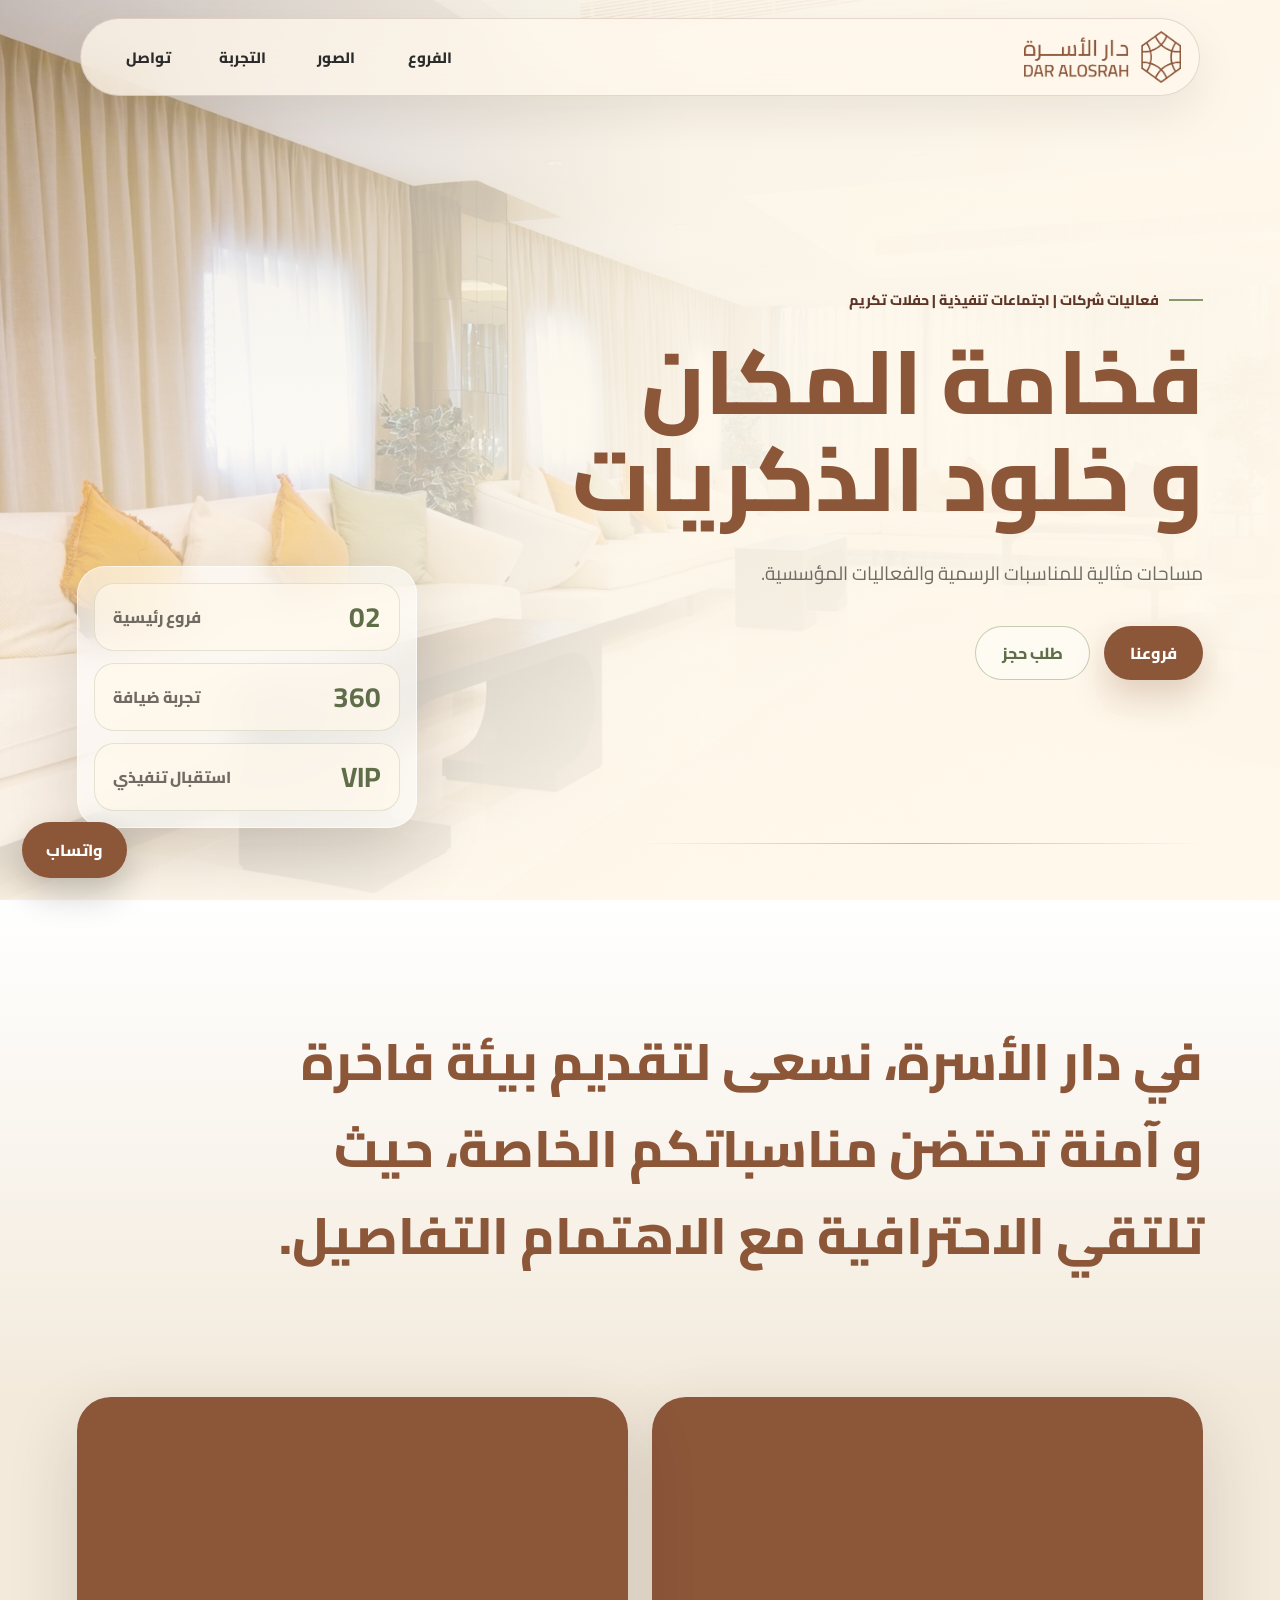
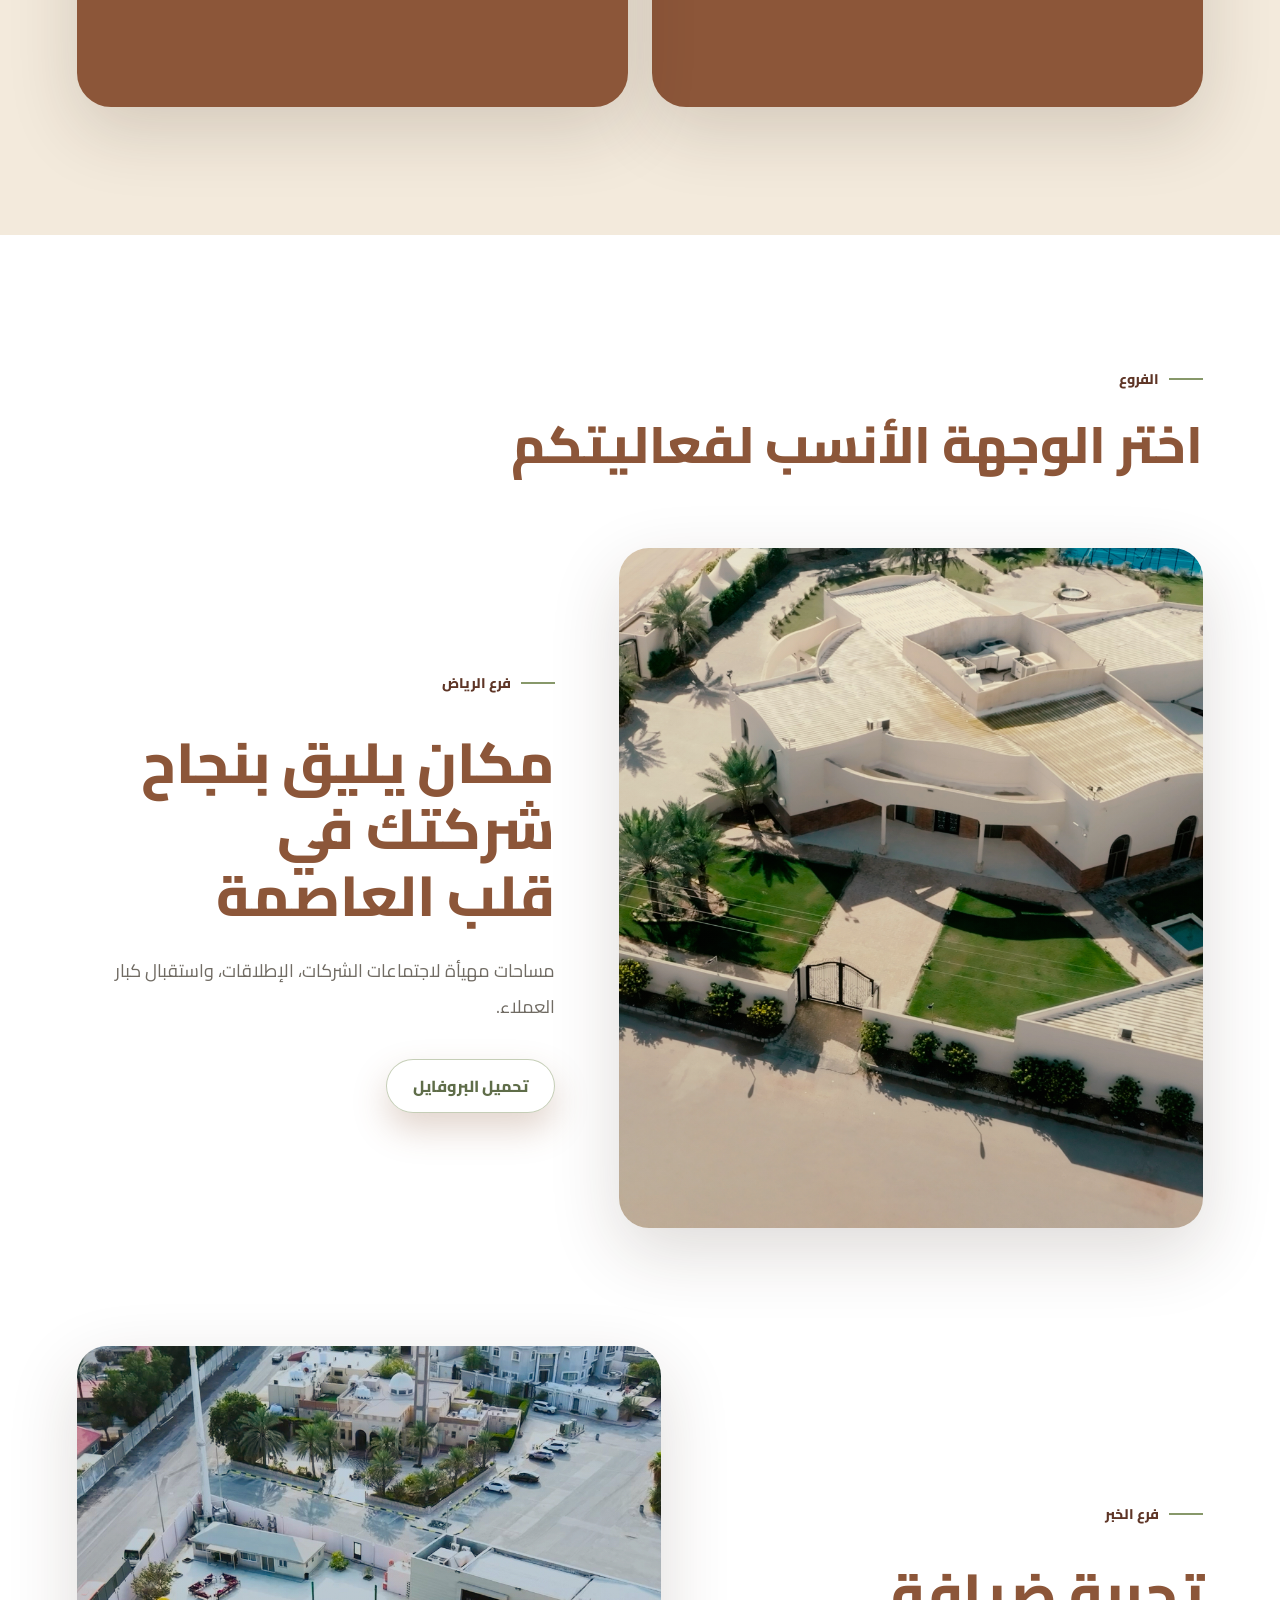
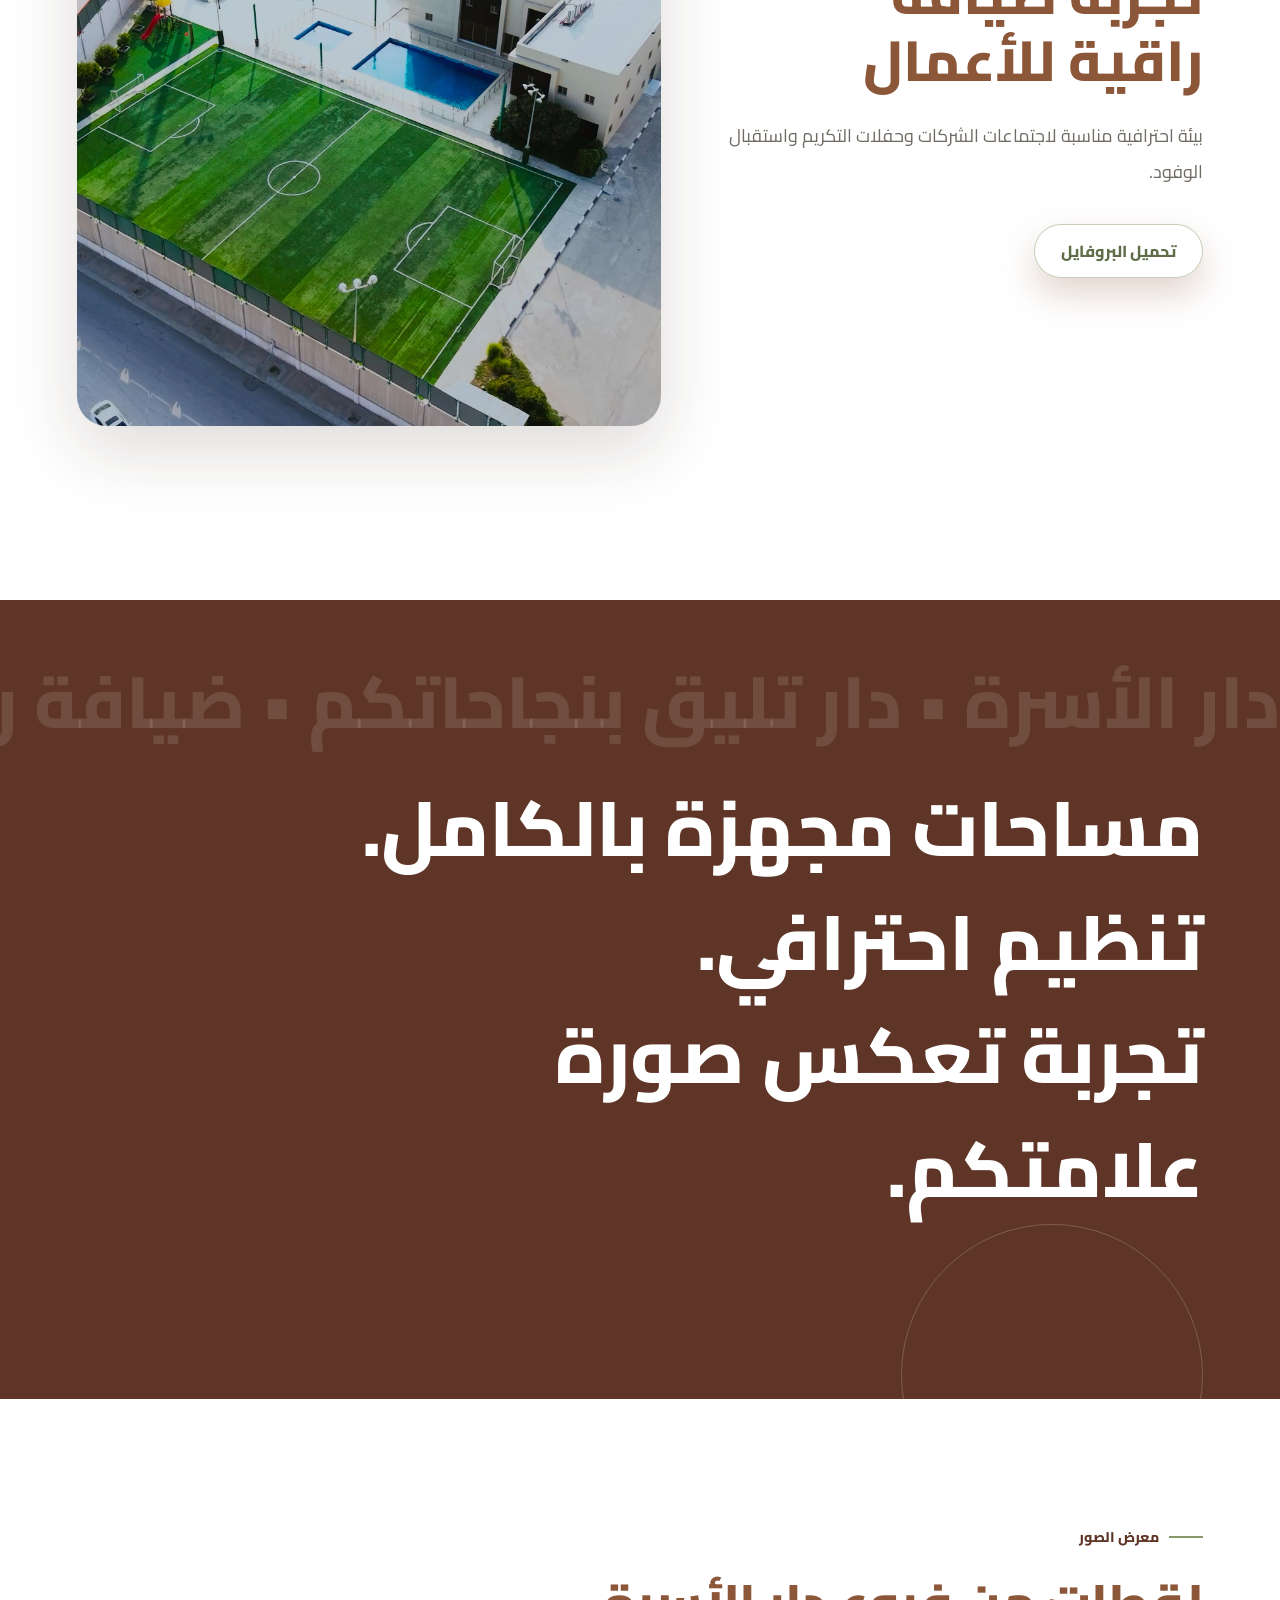
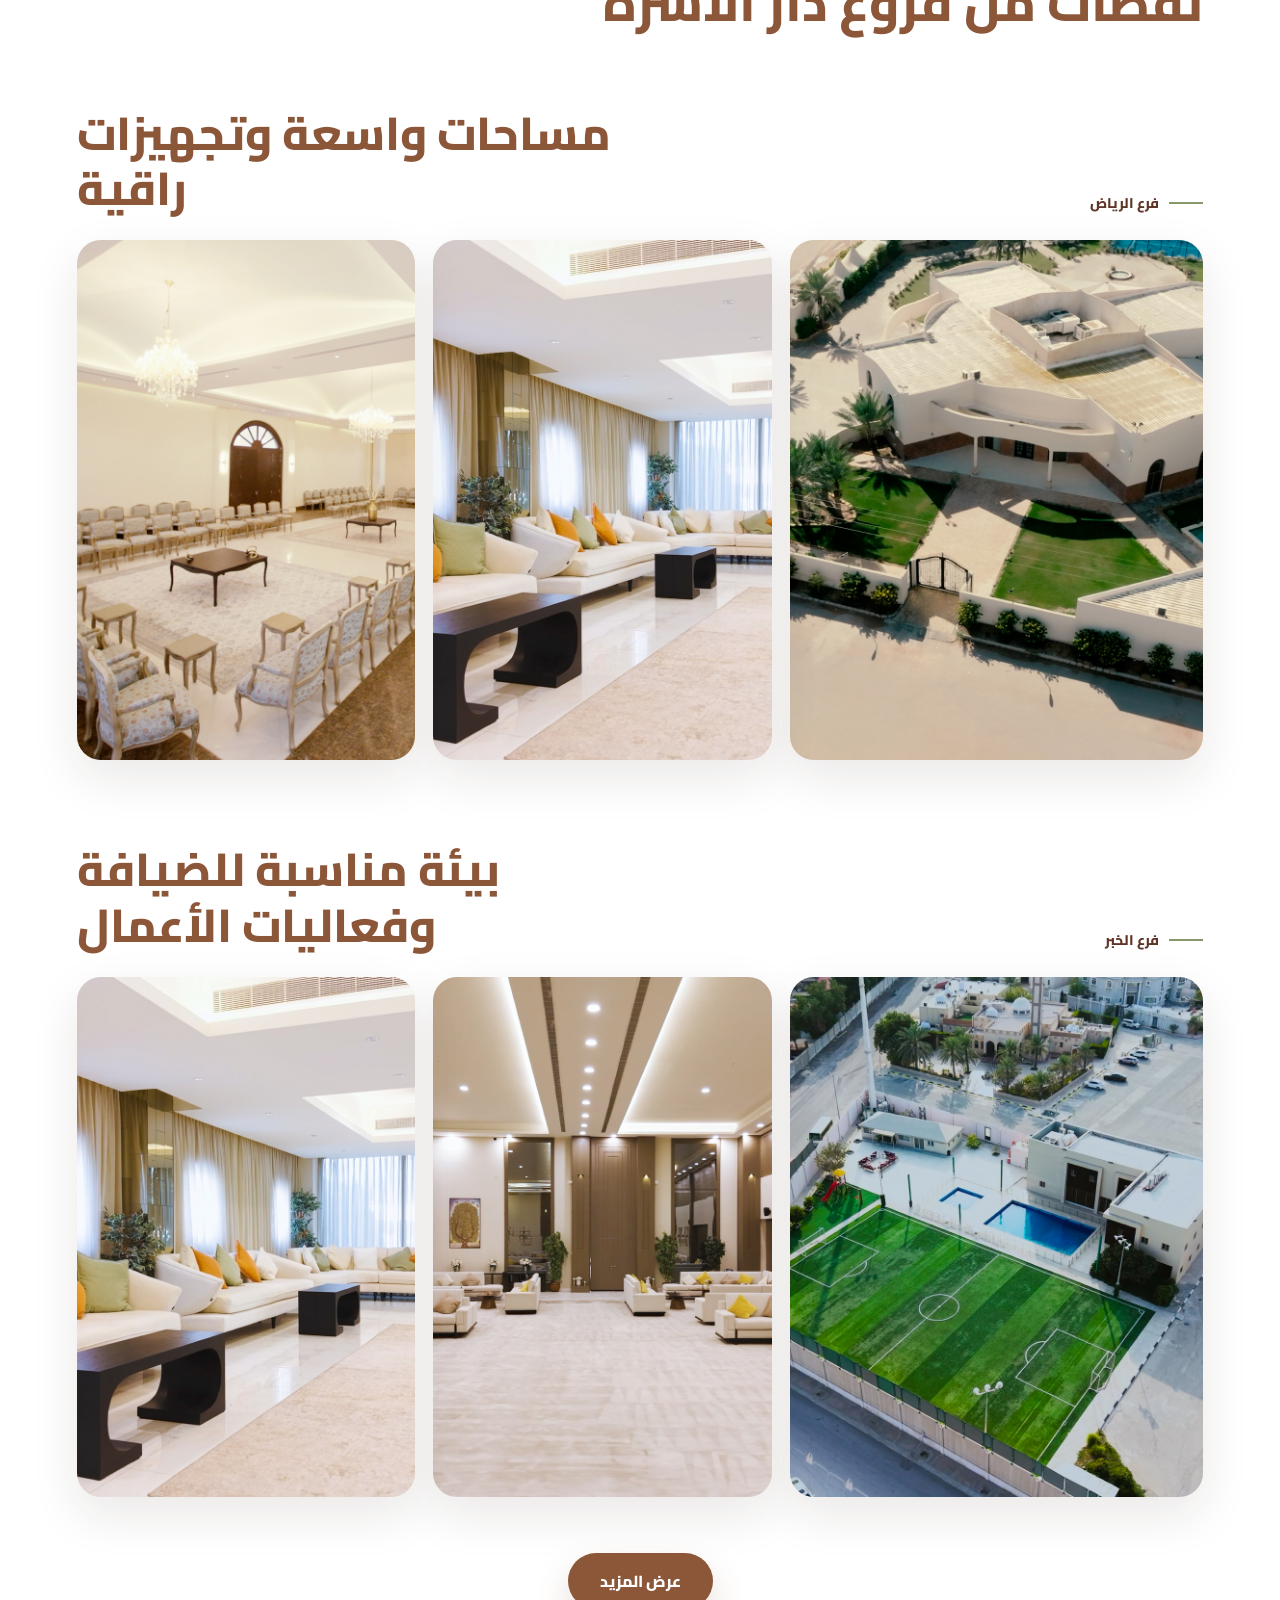
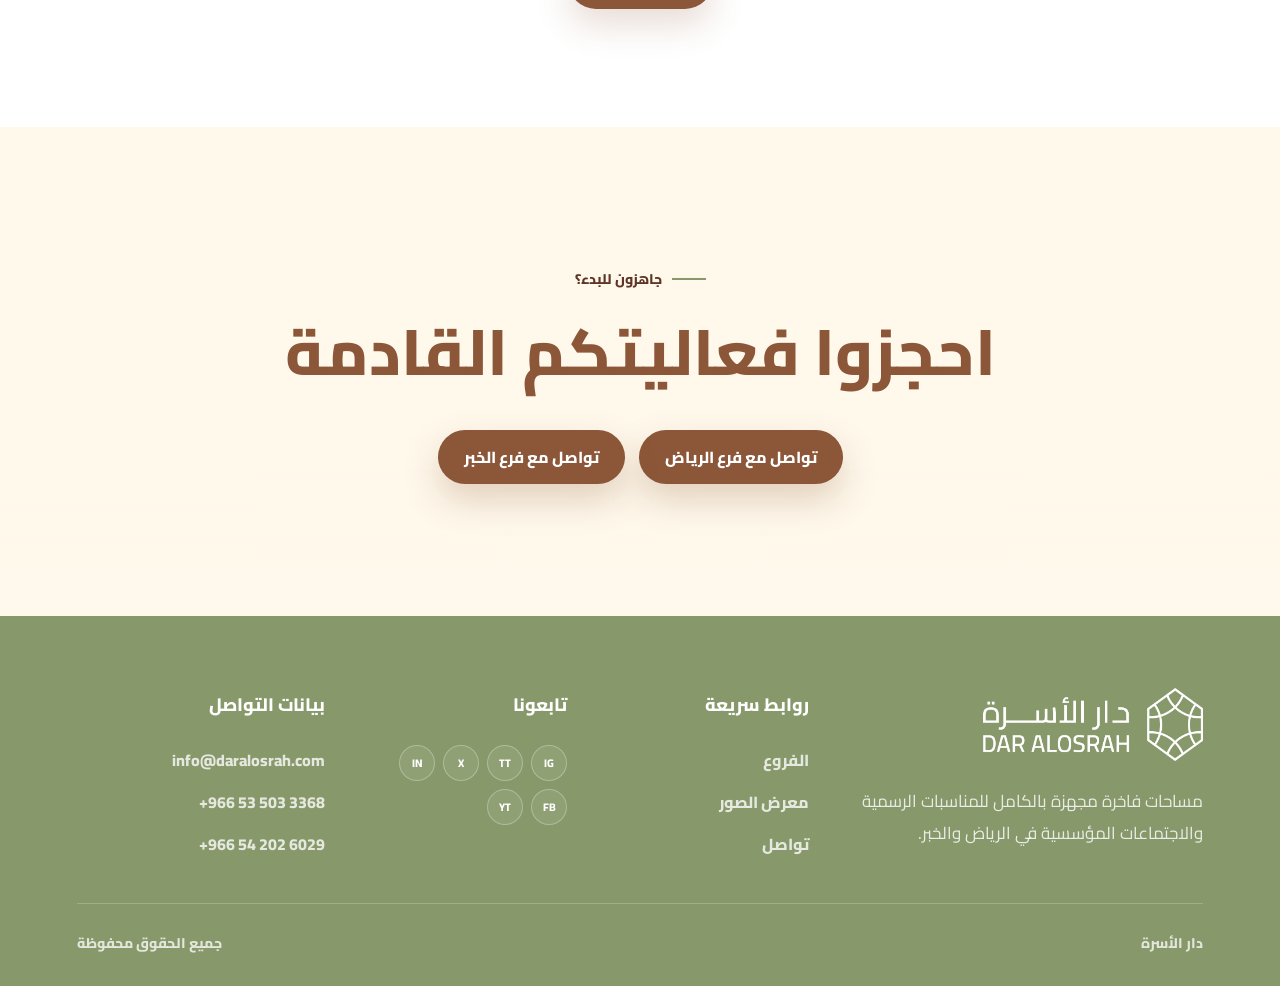
==== index.html @ 8d50cfd4 "Replace ceremony gallery image" ====
<!DOCTYPE html>
<html lang="ar" dir="rtl">
<head>
<meta charset="UTF-8">
<meta name="viewport" content="width=device-width, initial-scale=1.0">
<title>دار الأسرة | فعاليات الشركات</title>
<link rel="stylesheet" href="assets/styles.css">
<link rel="preconnect" href="https://fonts.googleapis.com">
<link rel="preconnect" href="https://fonts.gstatic.com" crossorigin>
</head>
<body>

<header class="header">
  <a class="logo" href="#" aria-label="دار الأسرة">
    <img src="assets/dar-alosrah-logo.png" alt="دار الأسرة">
  </a>

  <button class="menu-toggle" type="button" aria-label="فتح القائمة" aria-expanded="false">
    <span></span>
    <span></span>
  </button>

  <nav class="nav">
    <a href="#branches">الفروع</a>
    <a href="gallery.html">الصور</a>
    <a href="#experience">التجربة</a>
    <a href="#contact">تواصل</a>
  </nav>
</header>

<main>
  <section class="hero">
    <img class="hero-image" src="assets/gallery-ceremony.jpg?v=kh-lounge" alt="">
    <div class="hero-overlay"></div>

    <div class="hero-content reveal">
      <p class="kicker">فعاليات شركات | اجتماعات تنفيذية | حفلات تكريم</p>

      <h1>
        فخامة المكان
        و خلود الذكريات
      </h1>

      <p class="description">
مساحات مثالية للمناسبات الرسمية والفعاليات المؤسسية.   </p>

      <div class="hero-actions">
        <a href="#branches" class="btn-primary">فروعنا</a>
        <a href="#contact" class="btn-ghost">طلب حجز</a>
      </div>
    </div>

    <div class="hero-panel reveal delay-1" aria-label="ملخص الخدمات">
      <div>
        <strong>02</strong>
        <span>فروع رئيسية</span>
      </div>
      <div>
        <strong>360</strong>
        <span>تجربة ضيافة</span>
      </div>
      <div>
        <strong>VIP</strong>
        <span>استقبال تنفيذي</span>
      </div>
    </div>
  </section>

  <section class="statement reveal">
    <p>
      في دار الأسرة، نسعى لتقديم بيئة فاخرة و آمنة تحتضن مناسباتكم الخاصة، حيث تلتقي الاحترافية مع الاهتمام التفاصيل.
    </p>
  </section>

  <section class="experience-video reveal" aria-label="تجربة ضيافة احترافية">
    <div class="video-frame">
      <iframe
        src="https://www.youtube.com/embed/HNjCKMeLueY"
        title="تجربة ضيافة احترافية - دار الأسرة"
        loading="lazy"
        allow="accelerometer; autoplay; clipboard-write; encrypted-media; gyroscope; picture-in-picture; web-share"
        allowfullscreen>
      </iframe>
    </div>

    <div class="video-frame">
      <iframe
        src="https://www.youtube.com/embed/y7Uhw6JlPA8"
        title="جولة في دار الأسرة"
        loading="lazy"
        allow="accelerometer; autoplay; clipboard-write; encrypted-media; gyroscope; picture-in-picture; web-share"
        allowfullscreen>
      </iframe>
    </div>
  </section>

  <section class="branches" id="branches">
    <div class="section-heading reveal">
      <span>الفروع</span>
      <h2>اختر الوجهة الأنسب لفعاليتكم</h2>
    </div>

    <article class="branch-grid reveal">
      <div class="branch-image">
        <img src="assets/riyadh-branch.jpg" alt="فرع دار الأسرة في الرياض من الأعلى">
      </div>

      <div class="branch-content">
        <span>فرع الرياض</span>

        <h3>
          مكان يليق بنجاح شركتك
          في قلب العاصمة
        </h3>

        <p>
          مساحات مهيأة لاجتماعات الشركات، الإطلاقات، واستقبال كبار العملاء.
        </p>

        <div class="buttons">
          <a href="profiles/dar-alosrah-riyadh-profile.pdf" download="dar-alosrah-riyadh-profile.pdf">تحميل البروفايل</a>
        </div>
      </div>
    </article>

    <article class="branch-grid reverse reveal">
      <div class="branch-image">
        <img src="assets/khobar-branch.jpg" alt="فرع دار الأسرة في الخبر من الأعلى">
      </div>

      <div class="branch-content">
        <span>فرع الخبر</span>

        <h3>
          تجربة ضيافة
          راقية للأعمال
        </h3>

        <p>
          بيئة احترافية مناسبة لاجتماعات الشركات وحفلات التكريم واستقبال الوفود.
        </p>

        <div class="buttons">
          <a href="profiles/dar-alosrah-khobar-profile.pdf" download="dar-alosrah-khobar-profile.pdf">تحميل البروفايل</a>
        </div>
      </div>
    </article>
  </section>

  <section class="experience-statement" id="experience">
    <div class="marquee" aria-hidden="true">
      <span>دار الأسرة • دار تليق بنجاحاتكم • ضيافة راقية • </span>
      <span>دار الأسرة • دار تليق بنجاحاتكم • ضيافة راقية • </span>
    </div>

    <h2 class="reveal">
      مساحات مجهزة بالكامل.<br>
      تنظيم احترافي.<br>
      تجربة تعكس صورة علامتكم.
    </h2>
  </section>

  <section class="gallery-section" aria-label="معرض الصور">
    <div class="section-heading reveal">
      <span>معرض الصور</span>
      <h2>لقطات من فروع دار الأسرة</h2>
    </div>

    <div class="gallery-category reveal">
      <div class="gallery-category-header">
        <span>فرع الرياض</span>
        <h3>مساحات واسعة وتجهيزات راقية</h3>
      </div>

      <div class="gallery-grid">
        <figure>
          <img src="assets/riyadh-branch.jpg" alt="فرع الرياض من الأعلى">
        </figure>
        <figure>
          <img src="assets/gallery-ceremony.jpg?v=kh-lounge" alt="قاعة مناسبات بتجهيز رسمي في الرياض">
        </figure>
        <figure>
          <img src="assets/gallery-hall.jpg" alt="قاعة واسعة لاجتماعات وفعاليات الشركات">
        </figure>
      </div>
    </div>

    <div class="gallery-category reveal">
      <div class="gallery-category-header">
        <span>فرع الخبر</span>
        <h3>بيئة مناسبة للضيافة وفعاليات الأعمال</h3>
      </div>

      <div class="gallery-grid">
        <figure>
          <img src="assets/khobar-branch.jpg" alt="فرع الخبر من الأعلى">
        </figure>
        <figure>
          <img src="assets/gallery-lounge.jpg" alt="صالة ضيافة في دار الأسرة">
        </figure>
        <figure>
          <img src="assets/gallery-ceremony.jpg?v=kh-lounge" alt="قاعة مناسبات مجهزة للفعاليات">
        </figure>
      </div>
    </div>

    <div class="gallery-more-actions reveal">
      <a href="gallery.html">عرض المزيد</a>
    </div>
  </section>

  <section class="cta" id="contact">
    <div class="cta-inner reveal">
      <span>جاهزون للبدء؟</span>
      <h2>احجزوا فعاليتكم القادمة</h2>

      <div class="cta-buttons">
        <a href="tel:+966535033368">تواصل مع فرع الرياض</a>
        <a href="tel:+966542026029">تواصل مع فرع الخبر</a>
      </div>
    </div>
  </section>
</main>

<footer class="site-footer">
  <div class="footer-brand">
    <img src="assets/dar-alosrah-logo.png" alt="دار الأسرة">
    <p>مساحات فاخرة مجهزة بالكامل للمناسبات
الرسمية والاجتماعات المؤسسية في الرياض والخبر.</p>
  </div>

  <div class="footer-links">
    <h3>روابط سريعة</h3>
    <a href="#branches">الفروع</a>
    <a href="gallery.html">معرض الصور</a>
    <a href="#contact">تواصل</a>
  </div>

  <div class="footer-social">
    <h3>تابعونا</h3>
    <div class="social-links" aria-label="روابط التواصل الاجتماعي">
      <a href="https://www.instagram.com/daralosrah" aria-label="Instagram" target="_blank" rel="noopener noreferrer">IG</a>
      <a href="https://www.tiktok.com/@daralosrah" aria-label="TikTok" target="_blank" rel="noopener noreferrer">TT</a>
      <a href="https://x.com/daralosrah" aria-label="X" target="_blank" rel="noopener noreferrer">X</a>
      <a href="https://www.linkedin.com/company/dar-alosrah/" aria-label="LinkedIn" target="_blank" rel="noopener noreferrer">IN</a>
      <a href="https://www.facebook.com/people/Dar-Alosrah/61586780235686/?mibextid=wwXIfr&amp;rdid=LRDDMT0wYE7sK3en&amp;share_url=https%3A%2F%2Fwww.facebook.com%2Fshare%2F1AYmwpd3Va%2F%3Fmibextid%3DwwXIfr" aria-label="Facebook" target="_blank" rel="noopener noreferrer">FB</a>
      <a href="https://www.youtube.com/@daralosrah" aria-label="YouTube" target="_blank" rel="noopener noreferrer">YT</a>
    </div>
  </div>

  <div class="footer-contact">
    <h3>بيانات التواصل</h3>
    <a href="mailto:info@daralosrah.com">info@daralosrah.com</a>
    <a href="tel:+966535033368">+966 53 503 3368</a>
    <a href="tel:+966542026029">+966 54 202 6029</a>
  </div>

  <div class="footer-bottom">
    <span>دار الأسرة</span>
    <span>جميع الحقوق محفوظة</span>
  </div>
</footer>

<a href="#" class="whatsapp" aria-label="التواصل عبر واتساب">
واتساب
</a>

<script>
  const header = document.querySelector('.header');
  const toggle = document.querySelector('.menu-toggle');
  const nav = document.querySelector('.nav');
  const revealItems = document.querySelectorAll('.reveal');

  const setHeaderState = () => {
    header.classList.toggle('is-scrolled', window.scrollY > 16);
  };

  const observer = new IntersectionObserver((entries) => {
    entries.forEach((entry) => {
      if (entry.isIntersecting) {
        entry.target.classList.add('is-visible');
        observer.unobserve(entry.target);
      }
    });
  }, { threshold: 0.18 });

  revealItems.forEach((item) => observer.observe(item));
  setHeaderState();

  window.addEventListener('scroll', setHeaderState, { passive: true });

  toggle.addEventListener('click', () => {
    const isOpen = nav.classList.toggle('is-open');
    toggle.classList.toggle('is-open', isOpen);
    toggle.setAttribute('aria-expanded', String(isOpen));
  });

  nav.querySelectorAll('a').forEach((link) => {
    link.addEventListener('click', () => {
      nav.classList.remove('is-open');
      toggle.classList.remove('is-open');
      toggle.setAttribute('aria-expanded', 'false');
    });
  });
</script>

</body>
</html>
---- assets/styles.css ----
@import url('https://fonts.googleapis.com/css2?family=Cairo:wght@400;500;700;800&display=swap');

:root{
  --terracotta:#8c5639;
  --terracotta-dark:#5e3526;
  --palm:#87986A;
  --palm-dark:#5f6d49;
  --ivory:#fff8eb;
  --sand:#f3eadc;
  --ink:#8c5639;
  --text:#2b2b2b;
  --muted:#706b63;
  --line:rgba(94,53,38,.16);
  --white:#ffffff;
  --shadow:0 24px 70px rgba(49,32,21,.16);
}

*{
  margin:0;
  padding:0;
  box-sizing:border-box;
}

html{
  scroll-behavior:smooth;
}

body{
  font-family:'Cairo',sans-serif;
  background:var(--ivory);
  color:var(--text);
  overflow-x:hidden;
}

body::before{
  content:"";
  position:fixed;
  inset:0;
  pointer-events:none;
  z-index:-1;
  background:
    linear-gradient(115deg, rgba(140,86,57,.08), transparent 34%),
    radial-gradient(circle at 12% 28%, rgba(135,152,106,.16), transparent 26%),
    linear-gradient(180deg, var(--ivory), #fff);
}

img{
  display:block;
  width:100%;
}

a{
  color:inherit;
}

.header{
  position:fixed;
  top:18px;
  left:50%;
  z-index:100;
  width:min(1120px, calc(100% - 36px));
  height:78px;
  transform:translateX(-50%);
  display:flex;
  justify-content:space-between;
  align-items:center;
  padding:0 18px 0 24px;
  background:rgba(255,248,235,.76);
  backdrop-filter:blur(18px);
  border:1px solid var(--line);
  border-radius:999px;
  box-shadow:0 18px 44px rgba(49,32,21,.08);
  transition:height .35s ease, background .35s ease, box-shadow .35s ease, top .35s ease;
}

.header.is-scrolled{
  top:10px;
  height:66px;
  background:rgba(255,255,255,.82);
  box-shadow:0 16px 40px rgba(49,32,21,.13);
}

.logo{
  display:inline-flex;
  align-items:center;
  text-decoration:none;
}

.logo img{
  width:auto;
  height:52px;
  max-width:220px;
  object-fit:contain;
  transition:height .35s ease, transform .35s ease;
}

.header.is-scrolled .logo img{
  height:44px;
}

.logo:hover img{
  transform:scale(1.04);
}

.nav{
  display:flex;
  align-items:center;
  gap:8px;
}

.nav a{
  position:relative;
  min-width:86px;
  padding:12px 16px;
  text-align:center;
  text-decoration:none;
  color:var(--text);
  font-size:15px;
  font-weight:800;
  border-radius:999px;
  transition:color .25s ease, background .25s ease, transform .25s ease;
}

.nav a:hover{
  color:var(--palm-dark);
  background:rgba(135,152,106,.16);
  transform:translateY(-2px);
}

.menu-toggle{
  display:none;
  width:44px;
  height:44px;
  border:0;
  border-radius:50%;
  background:var(--palm);
  cursor:pointer;
}

.menu-toggle span{
  display:block;
  width:18px;
  height:2px;
  margin:5px auto;
  background:white;
  border-radius:2px;
  transition:transform .25s ease;
}

.menu-toggle.is-open span:first-child{
  transform:translateY(3.5px) rotate(45deg);
}

.menu-toggle.is-open span:last-child{
  transform:translateY(-3.5px) rotate(-45deg);
}

.hero{
  position:relative;
  min-height:100vh;
  display:grid;
  align-items:center;
  grid-template-columns:minmax(0, 1fr) 340px;
  gap:48px;
  padding:132px 6% 72px;
  overflow:hidden;
  isolation:isolate;
}

.hero-image{
  position:absolute;
  inset:0;
  z-index:-3;
  height:100%;
  object-fit:cover;
  transform:scale(1.05);
  animation:heroZoom 16s ease-in-out infinite alternate;
}

.hero-overlay{
  position:absolute;
  inset:0;
  z-index:-2;
  background:
    linear-gradient(90deg, rgba(255,248,235,.28), rgba(255,248,235,.92) 54%, rgba(255,248,235,.98)),
    linear-gradient(180deg, rgba(21,21,21,.14), transparent 45%, rgba(255,248,235,.88));
}

.hero::after{
  content:"";
  position:absolute;
  right:6%;
  bottom:56px;
  z-index:-1;
  width:44%;
  height:1px;
  background:linear-gradient(90deg, transparent, rgba(140,86,57,.42), transparent);
}

.hero-content{
  position:relative;
  z-index:2;
  max-width:800px;
  animation:heroContentIn .85s ease both;
}

.kicker,
.section-heading span,
.branch-content span,
.cta-inner span{
  display:inline-flex;
  align-items:center;
  gap:10px;
  margin-bottom:20px;
  font-size:14px;
  font-weight:800;
  color:var(--terracotta-dark);
}

.kicker::before,
.section-heading span::before,
.branch-content span::before,
.cta-inner span::before{
  content:"";
  width:34px;
  height:2px;
  background:var(--palm);
}

.hero h1{
  max-width:760px;
  font-size:clamp(44px, 7vw, 96px);
  line-height:1.08;
  font-weight:800;
  color:var(--ink);
  text-wrap:balance;
}

.description{
  max-width:620px;
  margin:28px 0 34px;
  font-size:19px;
  line-height:2;
  color:var(--muted);
}

.hero-actions,
.buttons,
.cta-buttons{
  display:flex;
  gap:14px;
  flex-wrap:wrap;
}

.btn-primary,
.btn-ghost,
.buttons a,
.cta-buttons a{
  position:relative;
  min-height:54px;
  padding:0 26px;
  display:inline-flex;
  align-items:center;
  justify-content:center;
  overflow:hidden;
  border-radius:999px;
  text-decoration:none;
  font-weight:800;
  transition:transform .25s ease, box-shadow .25s ease, border-color .25s ease, background .25s ease;
}

.btn-primary,
.buttons a:first-child,
.cta-buttons a{
  background:var(--terracotta);
  color:white;
  box-shadow:0 16px 34px rgba(140,86,57,.25);
}

.btn-ghost,
.buttons a:last-child{
  border:1px solid rgba(135,152,106,.48);
  color:var(--palm-dark);
  background:rgba(255,255,255,.45);
}

.btn-primary:hover,
.btn-ghost:hover,
.buttons a:hover,
.cta-buttons a:hover{
  transform:translateY(-3px);
  box-shadow:0 20px 42px rgba(94,53,38,.2);
}

.hero-panel{
  align-self:end;
  display:grid;
  gap:12px;
  padding:16px;
  border:1px solid rgba(255,255,255,.58);
  border-radius:28px;
  background:rgba(255,255,255,.55);
  backdrop-filter:blur(18px);
  box-shadow:var(--shadow);
  animation:heroContentIn .85s .12s ease both;
}

.hero-panel div{
  display:flex;
  justify-content:space-between;
  align-items:center;
  gap:18px;
  padding:18px;
  border-radius:20px;
  background:rgba(255,248,235,.68);
  border:1px solid rgba(135,152,106,.22);
}

.hero-panel strong{
  color:var(--palm-dark);
  font-size:28px;
  line-height:1;
}

.hero-panel span{
  color:var(--muted);
  font-weight:800;
}

.statement{
  padding:118px 6%;
  background:linear-gradient(180deg, #fff, var(--sand));
}

.statement p{
  max-width:1050px;
  font-size:clamp(28px, 4vw, 52px);
  line-height:1.7;
  font-weight:800;
  color:var(--ink);
  text-wrap:balance;
}

.experience-video{
  padding:0 6% 128px;
  background:var(--sand);
  display:grid;
  grid-template-columns:repeat(2, minmax(0, 1fr));
  gap:24px;
}

.video-frame{
  position:relative;
  aspect-ratio:16 / 9;
  overflow:hidden;
  border-radius:34px;
  background:var(--terracotta);
  box-shadow:var(--shadow);
}

.video-frame iframe{
  position:absolute;
  inset:0;
  width:100%;
  height:100%;
  border:0;
}

.branches{
  padding:124px 6% 56px;
  background:white;
}

.section-heading{
  max-width:720px;
  margin-bottom:72px;
}

.section-heading h2{
  color:var(--ink);
  font-size:clamp(34px, 4vw, 62px);
  line-height:1.25;
  font-weight:800;
}

.branch-grid{
  display:grid;
  grid-template-columns:1.1fr .9fr;
  gap:64px;
  align-items:center;
  margin-bottom:118px;
}

.reverse{
  direction:ltr;
}

.reverse .branch-content{
  direction:rtl;
}

.branch-image{
  position:relative;
  overflow:hidden;
  border-radius:30px;
  box-shadow:var(--shadow);
}

.branch-image::after{
  content:"";
  position:absolute;
  inset:0;
  background:linear-gradient(180deg, transparent, rgba(21,21,21,.16));
  opacity:.7;
}

.branch-image img{
  height:680px;
  object-fit:cover;
  transition:transform .75s ease, filter .75s ease;
}

.branch-grid:hover .branch-image img{
  transform:scale(1.06);
  filter:saturate(1.08) contrast(1.03);
}

.branch-content{
  max-width:540px;
}

.branch-content h3{
  margin:14px 0 24px;
  color:var(--ink);
  font-size:clamp(36px, 4.4vw, 66px);
  line-height:1.18;
  font-weight:800;
  text-wrap:balance;
}

.branch-content p{
  max-width:520px;
  color:var(--muted);
  font-size:18px;
  line-height:2;
}

.buttons{
  margin-top:34px;
}

.experience-statement{
  position:relative;
  overflow:hidden;
  padding:172px 6%;
  background:var(--terracotta-dark);
  color:white;
}

.experience-statement::after{
  content:"";
  position:absolute;
  inset:auto 6% 0 auto;
  width:300px;
  height:300px;
  border:1px solid rgba(255,255,255,.2);
  border-radius:50%;
  transform:translateY(42%);
}

.experience-statement h2{
  position:relative;
  z-index:1;
  max-width:920px;
  font-size:clamp(42px, 6vw, 86px);
  line-height:1.48;
  font-weight:800;
}

.marquee{
  position:absolute;
  top:34px;
  right:0;
  display:flex;
  gap:30px;
  min-width:200%;
  color:rgba(255,255,255,.12);
  font-size:72px;
  font-weight:800;
  white-space:nowrap;
  animation:marquee 24s linear infinite;
}

.gallery-section{
  padding:118px 6%;
  background:white;
}

.gallery-category{
  display:grid;
  gap:24px;
  margin-top:56px;
}

.gallery-category + .gallery-category{
  margin-top:82px;
}

.gallery-category-header{
  display:flex;
  justify-content:space-between;
  align-items:end;
  gap:24px;
}

.gallery-category-header span{
  display:inline-flex;
  align-items:center;
  gap:10px;
  color:var(--terracotta-dark);
  font-size:14px;
  font-weight:800;
  white-space:nowrap;
}

.gallery-category-header span::before{
  content:"";
  width:34px;
  height:2px;
  background:var(--palm);
}

.gallery-category-header h3{
  max-width:620px;
  color:var(--ink);
  font-size:clamp(28px, 3.6vw, 52px);
  line-height:1.2;
  font-weight:800;
  text-align:left;
}

.gallery-grid{
  display:grid;
  grid-template-columns:1.1fr .9fr .9fr;
  gap:18px;
}

.gallery-grid figure{
  position:relative;
  overflow:hidden;
  min-height:430px;
  border-radius:24px;
  background:var(--sand);
  box-shadow:0 18px 48px rgba(49,32,21,.1);
}

.gallery-grid figure:first-child{
  min-height:520px;
}

.gallery-grid img{
  height:100%;
  object-fit:cover;
  transition:transform .7s ease, filter .7s ease;
}

.gallery-grid figure:hover img{
  transform:scale(1.06);
  filter:saturate(1.05);
}

.gallery-more-actions{
  display:flex;
  justify-content:center;
  margin-top:56px;
}

.gallery-more-actions a{
  min-height:56px;
  padding:0 32px;
  display:inline-flex;
  align-items:center;
  justify-content:center;
  border-radius:999px;
  background:var(--terracotta);
  color:white;
  text-decoration:none;
  font-weight:800;
  box-shadow:0 16px 34px rgba(140,86,57,.2);
  transition:transform .25s ease, box-shadow .25s ease;
}

.gallery-more-actions a:hover{
  transform:translateY(-3px);
  box-shadow:0 20px 42px rgba(94,53,38,.2);
}

.gallery-page-hero{
  min-height:76vh;
  display:grid;
  align-items:end;
  padding:140px 6% 70px;
  background:
    linear-gradient(rgba(255,248,235,.88), rgba(255,248,235,.96)),
    url('gallery-ceremony.jpg?v=kh-lounge') center/cover;
}

.gallery-page-section{
  padding:104px 6% 128px;
  background:white;
}

.all-gallery-grid{
  display:grid;
  grid-template-columns:repeat(4, minmax(0, 1fr));
  gap:18px;
}

.all-gallery-grid figure{
  overflow:hidden;
  min-height:360px;
  border-radius:24px;
  background:var(--sand);
  box-shadow:0 18px 48px rgba(49,32,21,.1);
}

.all-gallery-grid img{
  height:100%;
  object-fit:cover;
  transition:transform .7s ease, filter .7s ease;
}

.all-gallery-grid figure:hover img{
  transform:scale(1.06);
  filter:saturate(1.05);
}

.cta{
  padding:132px 6%;
  text-align:center;
  background:
    linear-gradient(rgba(255,248,235,.9), rgba(255,248,235,.96)),
    url('https://images.unsplash.com/photo-1511578314322-379afb476865?q=80&w=1800&auto=format&fit=crop') center/cover;
}

.cta-inner{
  max-width:900px;
  margin:0 auto;
}

.cta-inner span{
  justify-content:center;
}

.cta h2{
  margin-bottom:38px;
  color:var(--ink);
  font-size:clamp(36px, 5vw, 68px);
  line-height:1.25;
  font-weight:800;
}

.cta-buttons{
  justify-content:center;
}

.whatsapp{
  position:fixed;
  left:22px;
  bottom:22px;
  z-index:999;
  min-height:56px;
  padding:0 24px;
  display:flex;
  align-items:center;
  justify-content:center;
  background:var(--ink);
  color:white;
  border-radius:999px;
  text-decoration:none;
  font-weight:800;
  box-shadow:0 16px 34px rgba(0,0,0,.22);
  transition:transform .25s ease, background .25s ease;
}

.whatsapp:hover{
  transform:translateY(-4px);
  background:#1f6f48;
}

.branch-page-hero{
  position:relative;
  min-height:100vh;
  display:grid;
  grid-template-columns:minmax(0, 1fr) 330px;
  align-items:end;
  gap:42px;
  padding:140px 6% 70px;
  overflow:hidden;
  isolation:isolate;
  background:var(--ivory);
}

.branch-page-image{
  position:absolute;
  inset:0;
  z-index:-3;
  height:100%;
  object-fit:cover;
}

.branch-page-hero::before{
  content:"";
  position:absolute;
  inset:0;
  z-index:-2;
  background:rgba(255,248,235,.84);
}

.branch-page-hero::after{
  content:"";
  position:absolute;
  inset:auto 6% 44px 6%;
  z-index:-1;
  height:1px;
  background:rgba(135,152,106,.44);
}

.branch-page-content{
  max-width:830px;
  animation:heroContentIn .85s ease both;
}

.branch-page-content h1{
  max-width:860px;
  color:var(--ink);
  font-size:clamp(46px, 7vw, 98px);
  line-height:1.08;
  font-weight:800;
  text-wrap:balance;
}

.branch-stats{
  align-self:end;
  display:grid;
  gap:12px;
  padding:16px;
  border:1px solid rgba(135,152,106,.22);
  border-radius:28px;
  background:rgba(255,255,255,.62);
  backdrop-filter:blur(18px);
  box-shadow:var(--shadow);
  animation:heroContentIn .85s .12s ease both;
}

.branch-stats div{
  display:grid;
  gap:8px;
  padding:18px;
  border:1px solid rgba(135,152,106,.2);
  border-radius:20px;
  background:rgba(255,248,235,.7);
}

.branch-stats strong{
  color:var(--palm-dark);
  font-size:30px;
  line-height:1;
}

.branch-stats span{
  color:var(--muted);
  font-weight:800;
}

.branch-detail-section,
.branch-media-section,
.lead-section{
  padding:118px 6%;
}

.branch-detail-section{
  display:grid;
  grid-template-columns:1fr .86fr;
  gap:70px;
  align-items:start;
  background:white;
}

.branch-detail-section span,
.lead-section span{
  display:inline-flex;
  align-items:center;
  gap:10px;
  margin-bottom:18px;
  color:var(--terracotta-dark);
  font-size:14px;
  font-weight:800;
}

.branch-detail-section span::before,
.lead-section span::before{
  content:"";
  width:34px;
  height:2px;
  background:var(--palm);
}

.branch-detail-section h2,
.lead-section h2{
  max-width:780px;
  color:var(--ink);
  font-size:clamp(34px, 4.6vw, 68px);
  line-height:1.22;
  font-weight:800;
  text-wrap:balance;
}

.branch-detail-section p,
.lead-section p{
  max-width:640px;
  margin-top:22px;
  color:var(--muted);
  font-size:18px;
  line-height:2;
}

.feature-list-modern{
  display:grid;
  gap:14px;
}

.feature-list-modern p{
  position:relative;
  max-width:none;
  margin:0;
  padding:22px 24px;
  border:1px solid rgba(135,152,106,.24);
  border-radius:22px;
  background:var(--ivory);
  color:var(--text);
  font-weight:800;
}

.feature-list-modern p::before{
  content:"";
  display:inline-block;
  width:10px;
  height:10px;
  margin-left:12px;
  border-radius:50%;
  background:var(--palm);
}

.branch-media-section{
  background:var(--sand);
}

.media-showcase{
  display:grid;
  grid-template-columns:1.1fr .9fr;
  gap:34px;
  align-items:stretch;
}

.media-showcase img{
  height:560px;
  object-fit:cover;
  border-radius:28px;
  box-shadow:var(--shadow);
}

.media-showcase > div{
  padding:34px;
  border:1px solid rgba(135,152,106,.24);
  border-radius:28px;
  background:white;
}

.media-showcase h3{
  margin-bottom:22px;
  color:var(--ink);
  font-size:34px;
  font-weight:800;
}

.tag-grid{
  display:grid;
  grid-template-columns:repeat(2, minmax(0, 1fr));
  gap:12px;
}

.tag-grid span{
  min-height:58px;
  display:flex;
  align-items:center;
  justify-content:center;
  padding:12px;
  border:1px solid rgba(135,152,106,.28);
  border-radius:999px;
  color:var(--palm-dark);
  background:var(--ivory);
  font-weight:800;
  text-align:center;
}

.lead-section{
  display:grid;
  grid-template-columns:.78fr 1fr;
  gap:56px;
  align-items:start;
  background:white;
}

.lead-form-modern{
  display:grid;
  grid-template-columns:repeat(2, minmax(0, 1fr));
  gap:14px;
  padding:24px;
  border:1px solid rgba(135,152,106,.24);
  border-radius:28px;
  background:var(--ivory);
  box-shadow:var(--shadow);
}

.lead-form-modern label{
  display:grid;
  gap:9px;
  color:var(--ink);
  font-size:14px;
  font-weight:800;
}

.lead-form-modern .full,
.form-submit,
.form-note{
  grid-column:1 / -1;
}

.lead-form-modern input,
.lead-form-modern select,
.lead-form-modern textarea{
  width:100%;
  min-height:54px;
  border:1px solid rgba(94,53,38,.16);
  border-radius:16px;
  padding:0 16px;
  background:white;
  color:var(--text);
  font:inherit;
  outline:none;
  transition:border-color .25s ease, box-shadow .25s ease;
}

.lead-form-modern textarea{
  min-height:130px;
  padding-top:14px;
  resize:vertical;
}

.lead-form-modern input:focus,
.lead-form-modern select:focus,
.lead-form-modern textarea:focus{
  border-color:var(--palm);
  box-shadow:0 0 0 4px rgba(135,152,106,.16);
}

.form-submit{
  border:0;
  cursor:pointer;
}

.form-note{
  min-height:28px;
  margin:0;
  color:var(--palm-dark);
  font-weight:800;
}

.site-footer{
  display:grid;
  grid-template-columns:1.1fr .62fr .62fr .78fr;
  gap:44px;
  padding:72px 6% 30px;
  background:var(--palm);
  color:white;
}

.footer-brand img{
  width:220px;
  height:auto;
  margin-bottom:24px;
  filter:brightness(0) invert(1);
}

.footer-brand p{
  max-width:430px;
  color:rgba(255,255,255,.82);
  font-size:17px;
  line-height:1.9;
}

.footer-links,
.footer-social,
.footer-contact{
  display:grid;
  align-content:start;
  gap:12px;
}

.footer-links h3,
.footer-social h3,
.footer-contact h3{
  margin-bottom:12px;
  color:white;
  font-size:18px;
  font-weight:800;
}

.footer-links a,
.footer-contact a{
  width:max-content;
  color:rgba(255,255,255,.78);
  text-decoration:none;
  font-weight:800;
  transition:color .25s ease, transform .25s ease;
}

.footer-contact a[href^="tel:"]{
  direction:ltr;
  unicode-bidi:isolate;
  text-align:left;
}

.footer-links a:hover,
.footer-contact a:hover{
  color:white;
  transform:translateX(-4px);
}

.social-links{
  display:flex;
  gap:8px;
  flex-wrap:wrap;
}

.social-links a{
  width:36px;
  height:36px;
  display:grid;
  place-items:center;
  border:1px solid rgba(255,255,255,.28);
  border-radius:50%;
  color:white;
  background:rgba(255,255,255,.08);
  text-decoration:none;
  font-size:11px;
  font-weight:800;
  transition:background .25s ease, transform .25s ease, border-color .25s ease;
}

.social-links a:hover{
  transform:translateY(-4px);
  border-color:white;
  background:var(--terracotta);
}

.footer-bottom{
  grid-column:1 / -1;
  display:flex;
  justify-content:space-between;
  gap:16px;
  padding-top:26px;
  border-top:1px solid rgba(255,255,255,.2);
  color:rgba(255,255,255,.76);
  font-size:14px;
  font-weight:800;
}

.reveal{
  opacity:0;
  transform:translateY(34px);
  transition:opacity .8s ease, transform .8s ease;
}

.hero .reveal{
  opacity:1;
  transform:none;
}

.reveal.is-visible{
  opacity:1;
  transform:translateY(0);
}

.delay-1{
  transition-delay:.12s;
}

.delay-2{
  transition-delay:.24s;
}

@keyframes heroZoom{
  from{ transform:scale(1.05); }
  to{ transform:scale(1.12); }
}

@keyframes heroContentIn{
  from{
    opacity:0;
    transform:translateY(22px);
  }
  to{
    opacity:1;
    transform:translateY(0);
  }
}

@keyframes marquee{
  from{ transform:translateX(0); }
  to{ transform:translateX(50%); }
}

@media(max-width:980px){
  .header{
    width:calc(100% - 28px);
  }

  .menu-toggle{
    display:block;
  }

  .nav{
    position:absolute;
    top:calc(100% + 12px);
    left:0;
    right:0;
    display:grid;
    gap:6px;
    padding:12px;
    background:rgba(255,255,255,.94);
    border:1px solid var(--line);
    border-radius:24px;
    box-shadow:var(--shadow);
    opacity:0;
    transform:translateY(-10px);
    pointer-events:none;
    transition:opacity .25s ease, transform .25s ease;
  }

  .nav.is-open{
    opacity:1;
    transform:translateY(0);
    pointer-events:auto;
  }

  .nav a{
    width:100%;
  }

  .hero{
    min-height:auto;
    grid-template-columns:1fr;
    padding:124px 24px 56px;
  }

  .hero-panel{
    align-self:stretch;
  }

  .statement,
  .branches,
  .experience-statement,
  .cta{
    padding-left:24px;
    padding-right:24px;
  }

  .experience-video{
    padding-left:24px;
    padding-right:24px;
    grid-template-columns:1fr;
  }

  .branch-grid,
  .branch-grid.reverse{
    grid-template-columns:1fr;
    gap:34px;
    direction:rtl;
    margin-bottom:86px;
  }

  .branch-image img{
    height:460px;
  }

  .gallery-grid{
    grid-template-columns:1fr;
  }

  .all-gallery-grid{
    grid-template-columns:repeat(2, minmax(0, 1fr));
  }

  .gallery-category-header{
    display:grid;
  }

  .gallery-category-header h3{
    text-align:right;
  }

  .gallery-grid figure,
  .gallery-grid figure:first-child{
    min-height:340px;
  }

  .all-gallery-grid figure{
    min-height:320px;
  }

  .branch-page-hero,
  .branch-detail-section,
  .media-showcase,
  .lead-section,
  .site-footer{
    grid-template-columns:1fr;
  }

  .branch-page-hero{
    min-height:auto;
    padding:124px 24px 58px;
  }

  .branch-detail-section,
  .branch-media-section,
  .lead-section,
  .site-footer{
    padding:86px 24px;
  }

  .site-footer{
    gap:34px;
    padding-bottom:28px;
  }

  .footer-bottom{
    grid-column:auto;
  }

  .media-showcase img{
    height:420px;
  }
}

@media(max-width:560px){
  .header{
    top:10px;
    height:66px;
    padding:0 12px 0 14px;
  }

  .logo img{
    height:38px;
    max-width:170px;
  }

  .hero{
    padding-top:104px;
  }

  .hero h1{
    font-size:42px;
  }

  .description,
  .branch-content p{
    font-size:16px;
  }

  .btn-primary,
  .btn-ghost,
  .buttons a,
  .cta-buttons a{
    width:100%;
  }

  .hero-panel div{
    padding:15px;
  }

  .statement{
    padding-top:82px;
    padding-bottom:82px;
  }

  .experience-video{
    padding-bottom:84px;
  }

  .video-frame{
    border-radius:24px;
  }

  .branches{
    padding-top:84px;
  }

  .section-heading{
    margin-bottom:46px;
  }

  .branch-image{
    border-radius:22px;
  }

  .branch-image img{
    height:360px;
  }

  .experience-statement{
    padding-top:122px;
    padding-bottom:122px;
  }

  .marquee{
    font-size:46px;
  }

  .gallery-section{
    padding:84px 10px;
  }

  .gallery-category{
    margin-top:40px;
  }

  .gallery-category + .gallery-category{
    margin-top:58px;
  }

  .gallery-grid{
    gap:10px;
  }

  .gallery-grid figure{
    border-radius:18px;
  }

  .gallery-more-actions a{
    width:100%;
  }

  .gallery-page-hero{
    min-height:auto;
    padding:116px 24px 62px;
  }

  .gallery-page-section{
    padding:72px 10px 88px;
  }

  .all-gallery-grid{
    grid-template-columns:1fr;
    gap:10px;
  }

  .all-gallery-grid figure{
    min-height:280px;
    border-radius:18px;
  }

  .whatsapp{
    left:16px;
    bottom:16px;
    min-height:50px;
  }

  .branch-page-content h1{
    font-size:42px;
  }

  .branch-stats{
    border-radius:22px;
  }

  .lead-form-modern,
  .tag-grid{
    grid-template-columns:1fr;
  }

  .lead-form-modern{
    padding:16px;
    border-radius:22px;
  }

  .media-showcase img{
    height:320px;
    border-radius:22px;
  }

  .media-showcase > div{
    padding:22px;
    border-radius:22px;
  }

  .footer-brand img{
    width:180px;
  }

  .footer-bottom{
    flex-direction:column;
  }
}

@media(prefers-reduced-motion:reduce){
  *,
  *::before,
  *::after{
    animation-duration:.01ms !important;
    animation-iteration-count:1 !important;
    scroll-behavior:auto !important;
    transition-duration:.01ms !important;
  }

  .reveal{
    opacity:1;
    transform:none;
  }
}
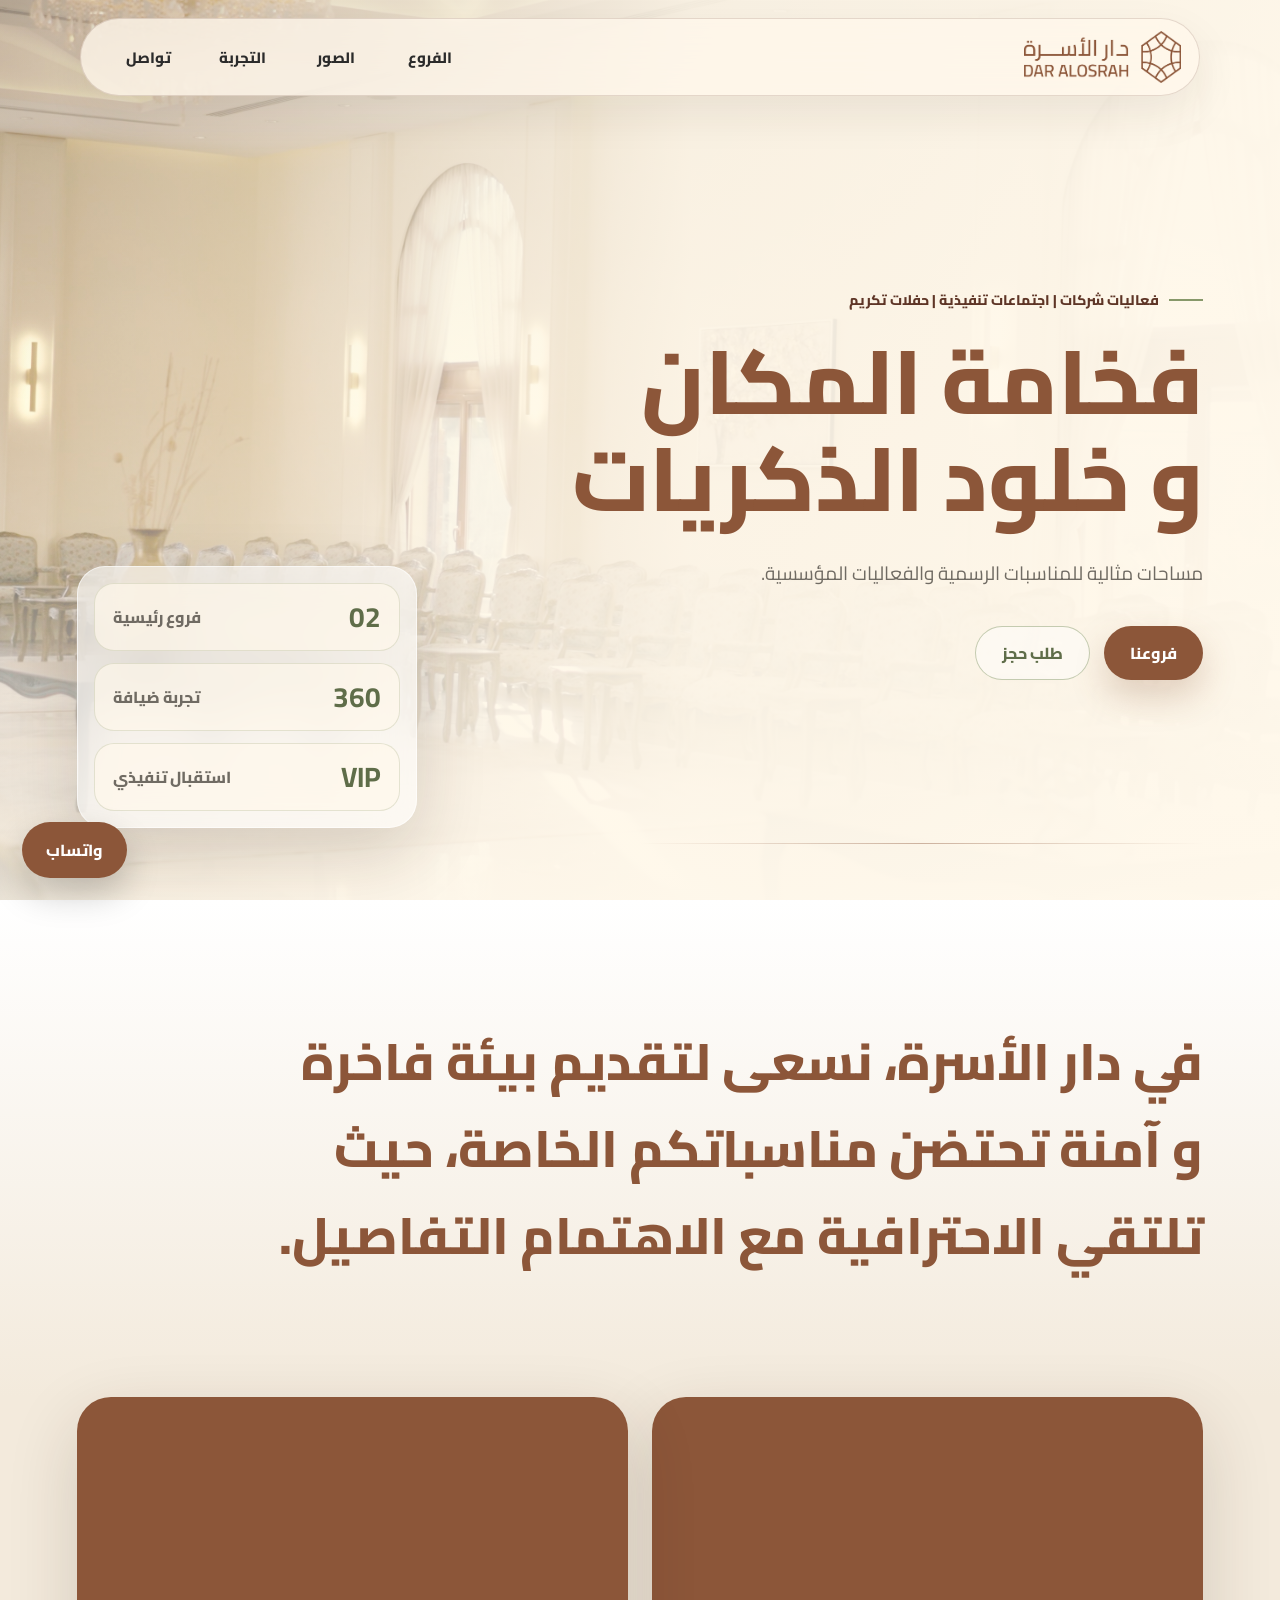
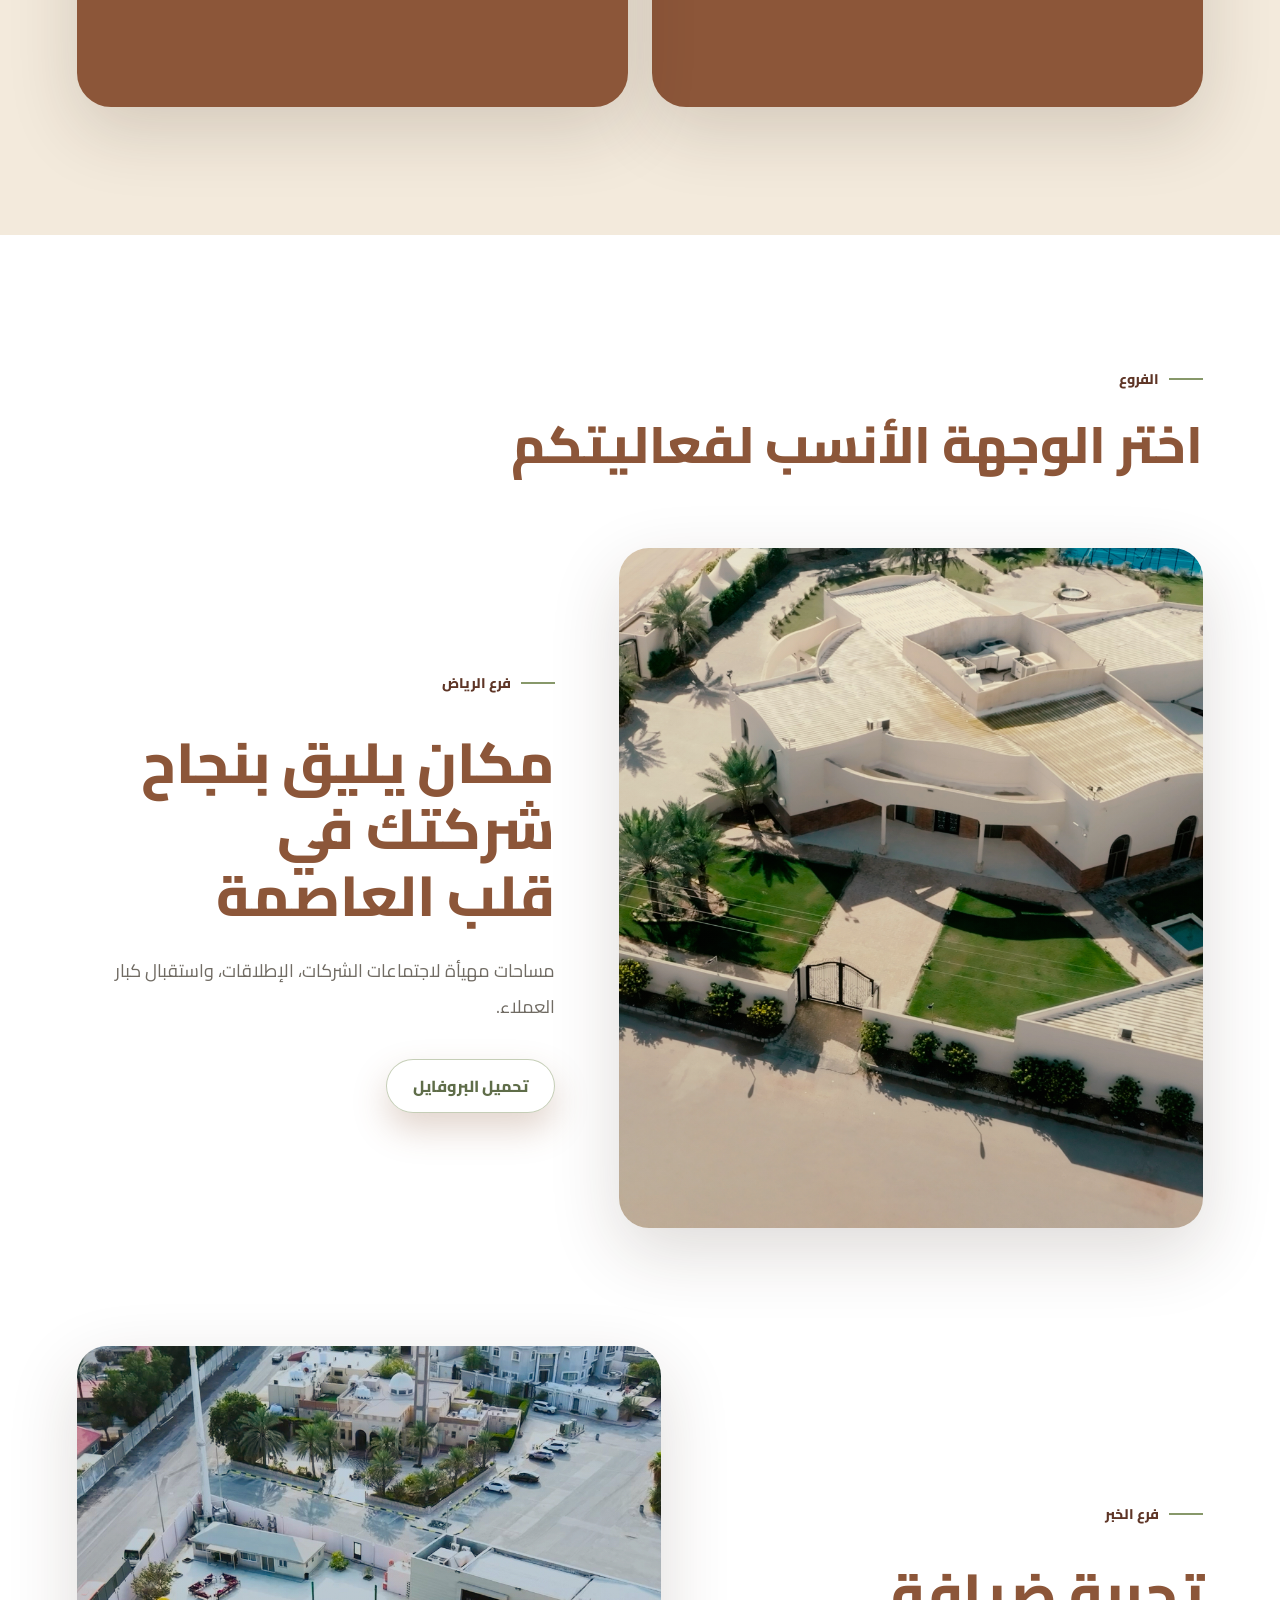
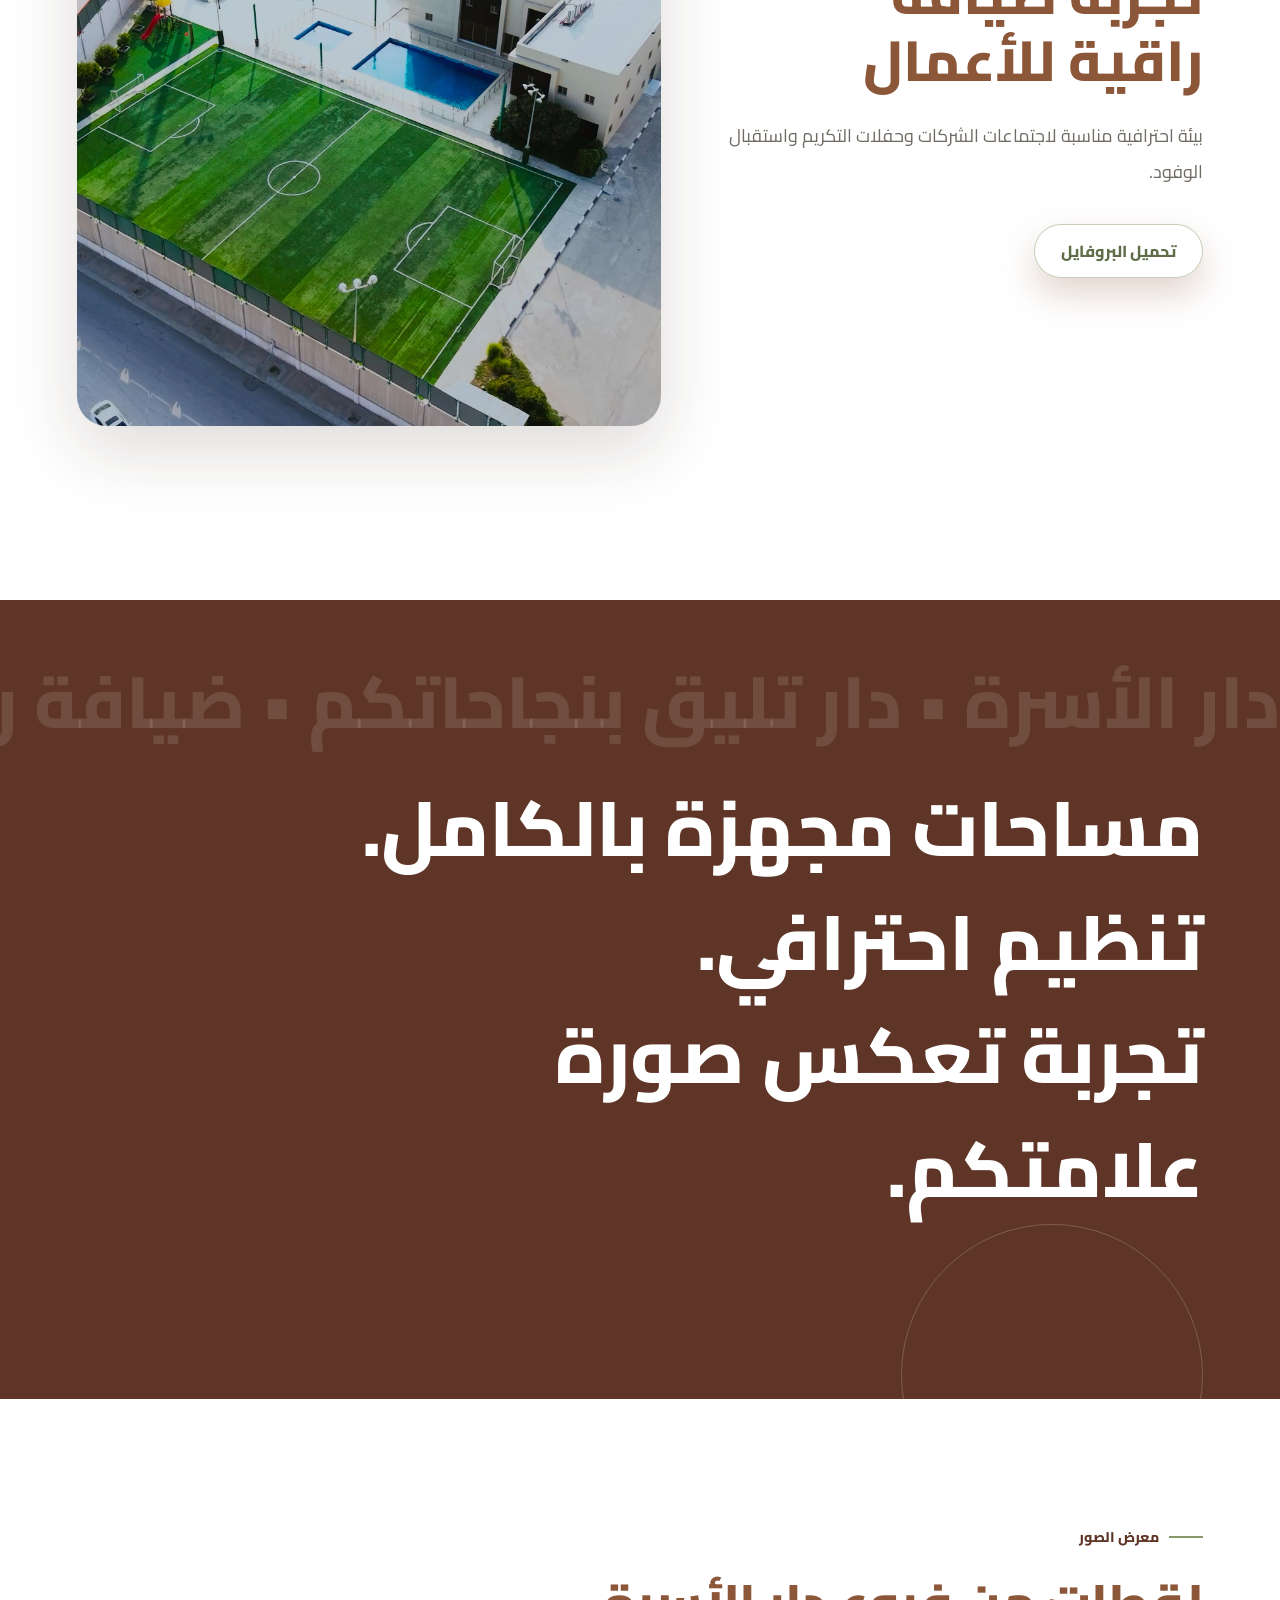
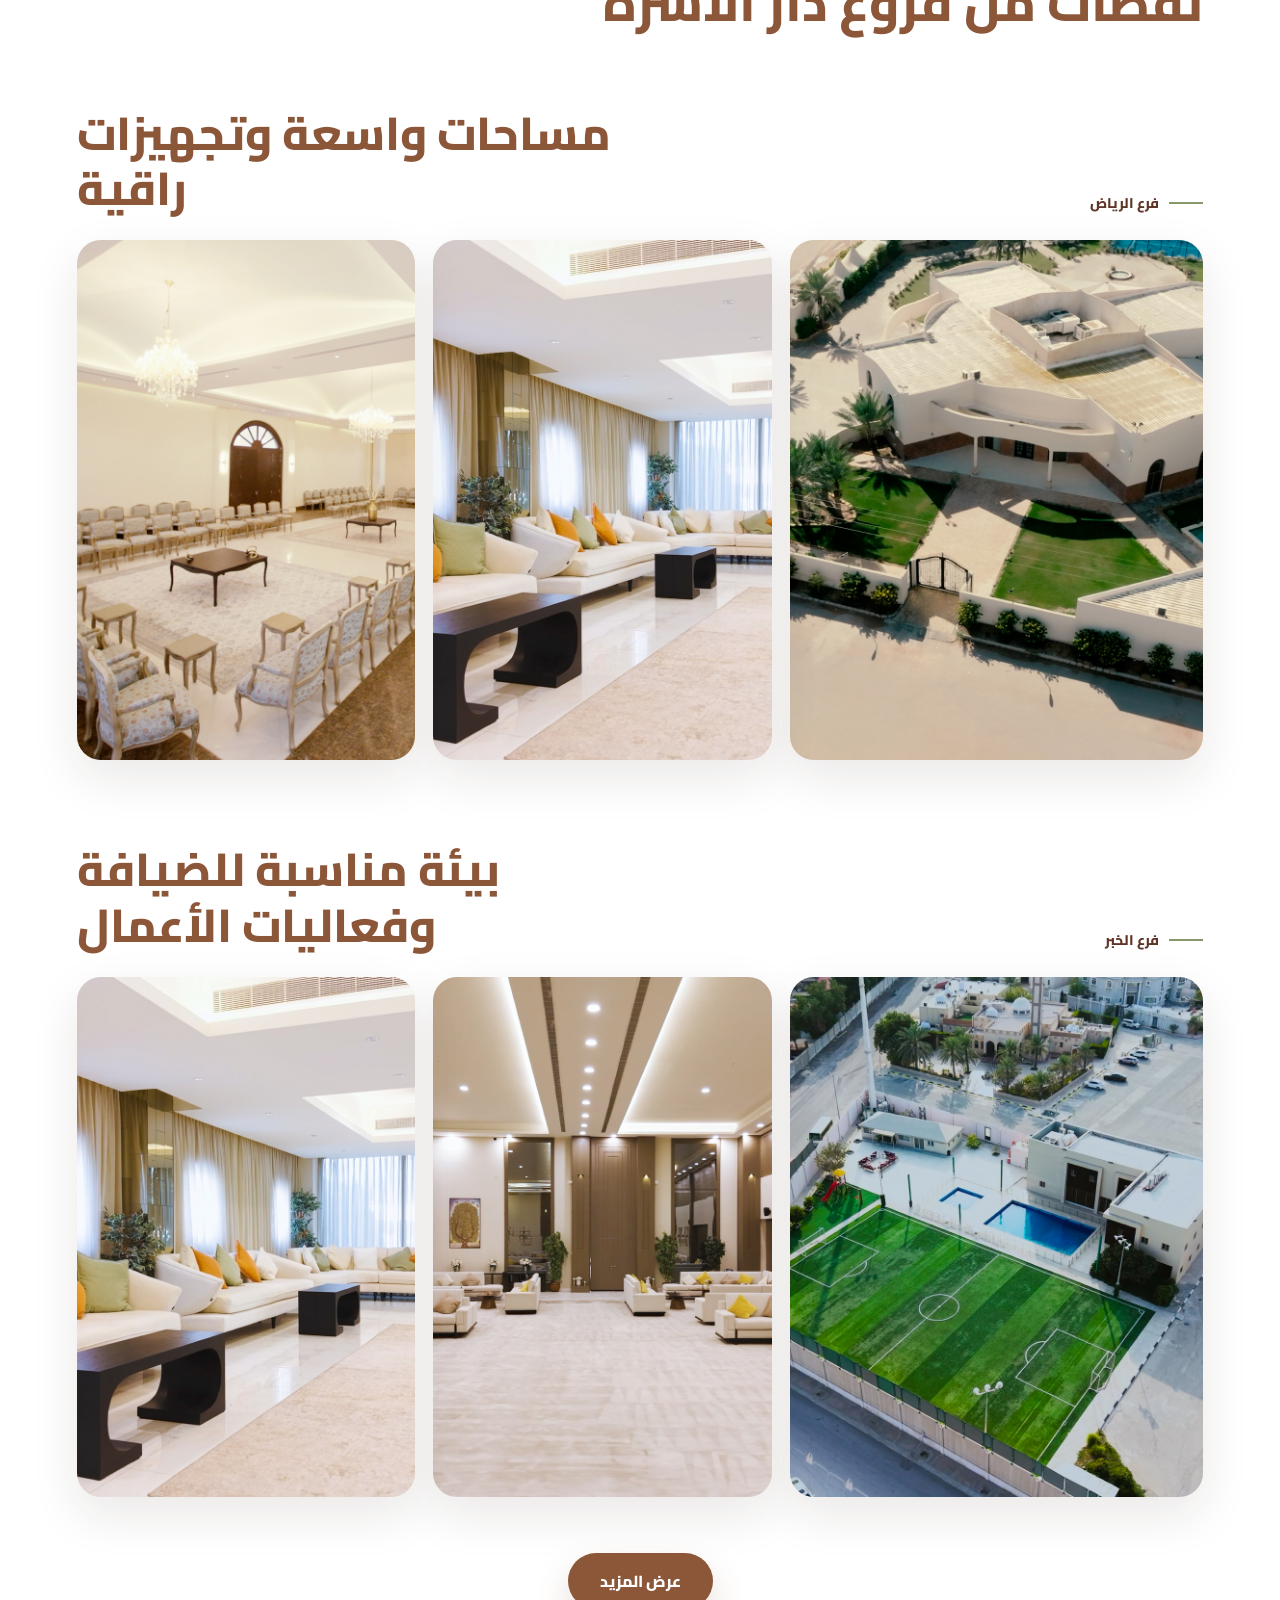
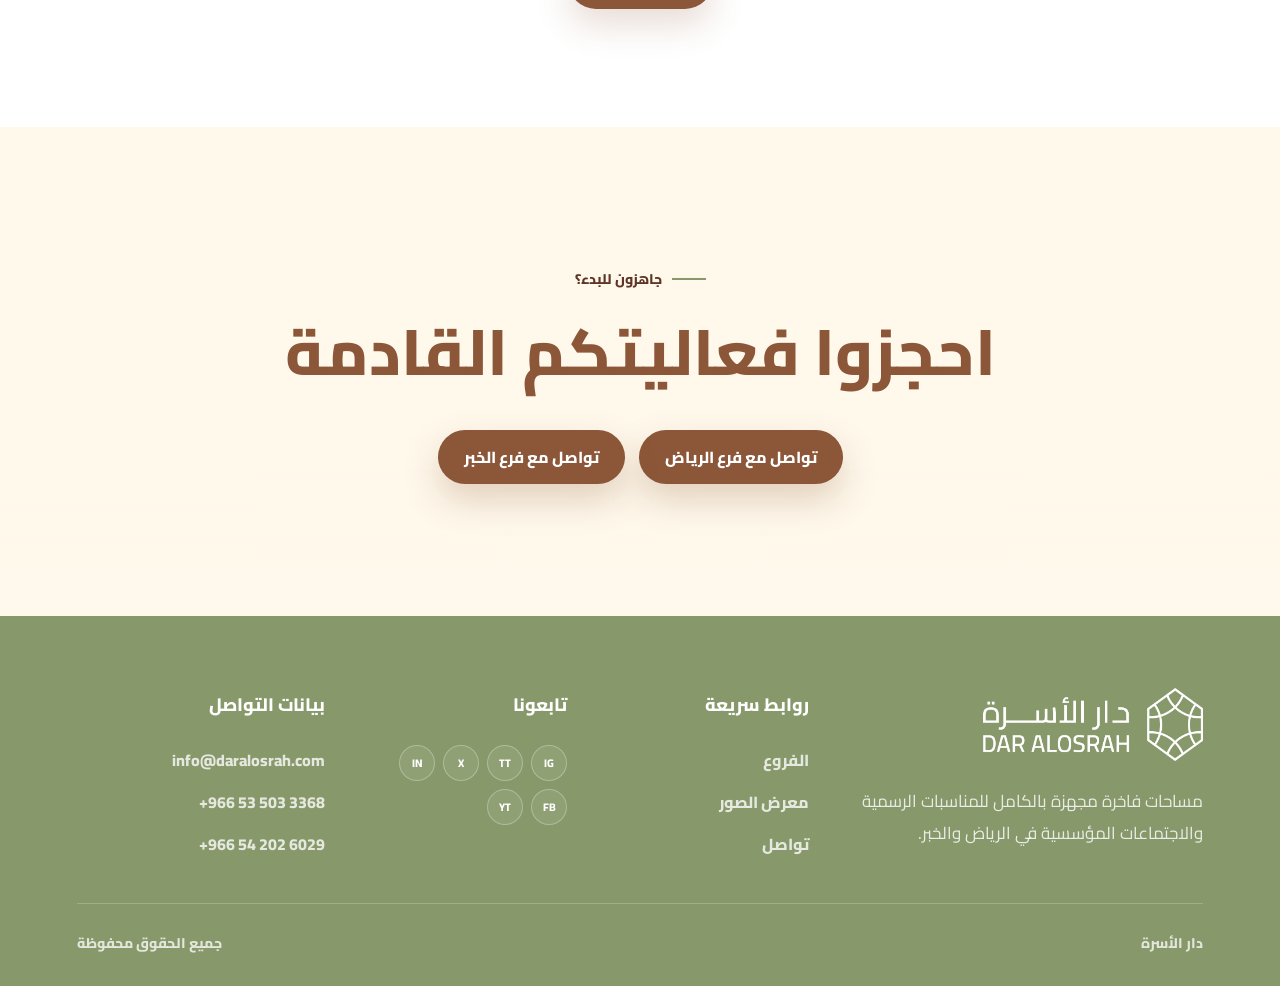
==== commit 71fd5f86: "Update homepage hero image" ====
--- a/index.html
+++ b/index.html
@@ -30,7 +30,7 @@
 
 <main>
   <section class="hero">
-    <img class="hero-image" src="assets/gallery-ceremony.jpg?v=kh-lounge" alt="">
+    <img class="hero-image" src="assets/hero-ceremony.jpg?v=ceremony-hall" alt="">
     <div class="hero-overlay"></div>
 
     <div class="hero-content reveal">
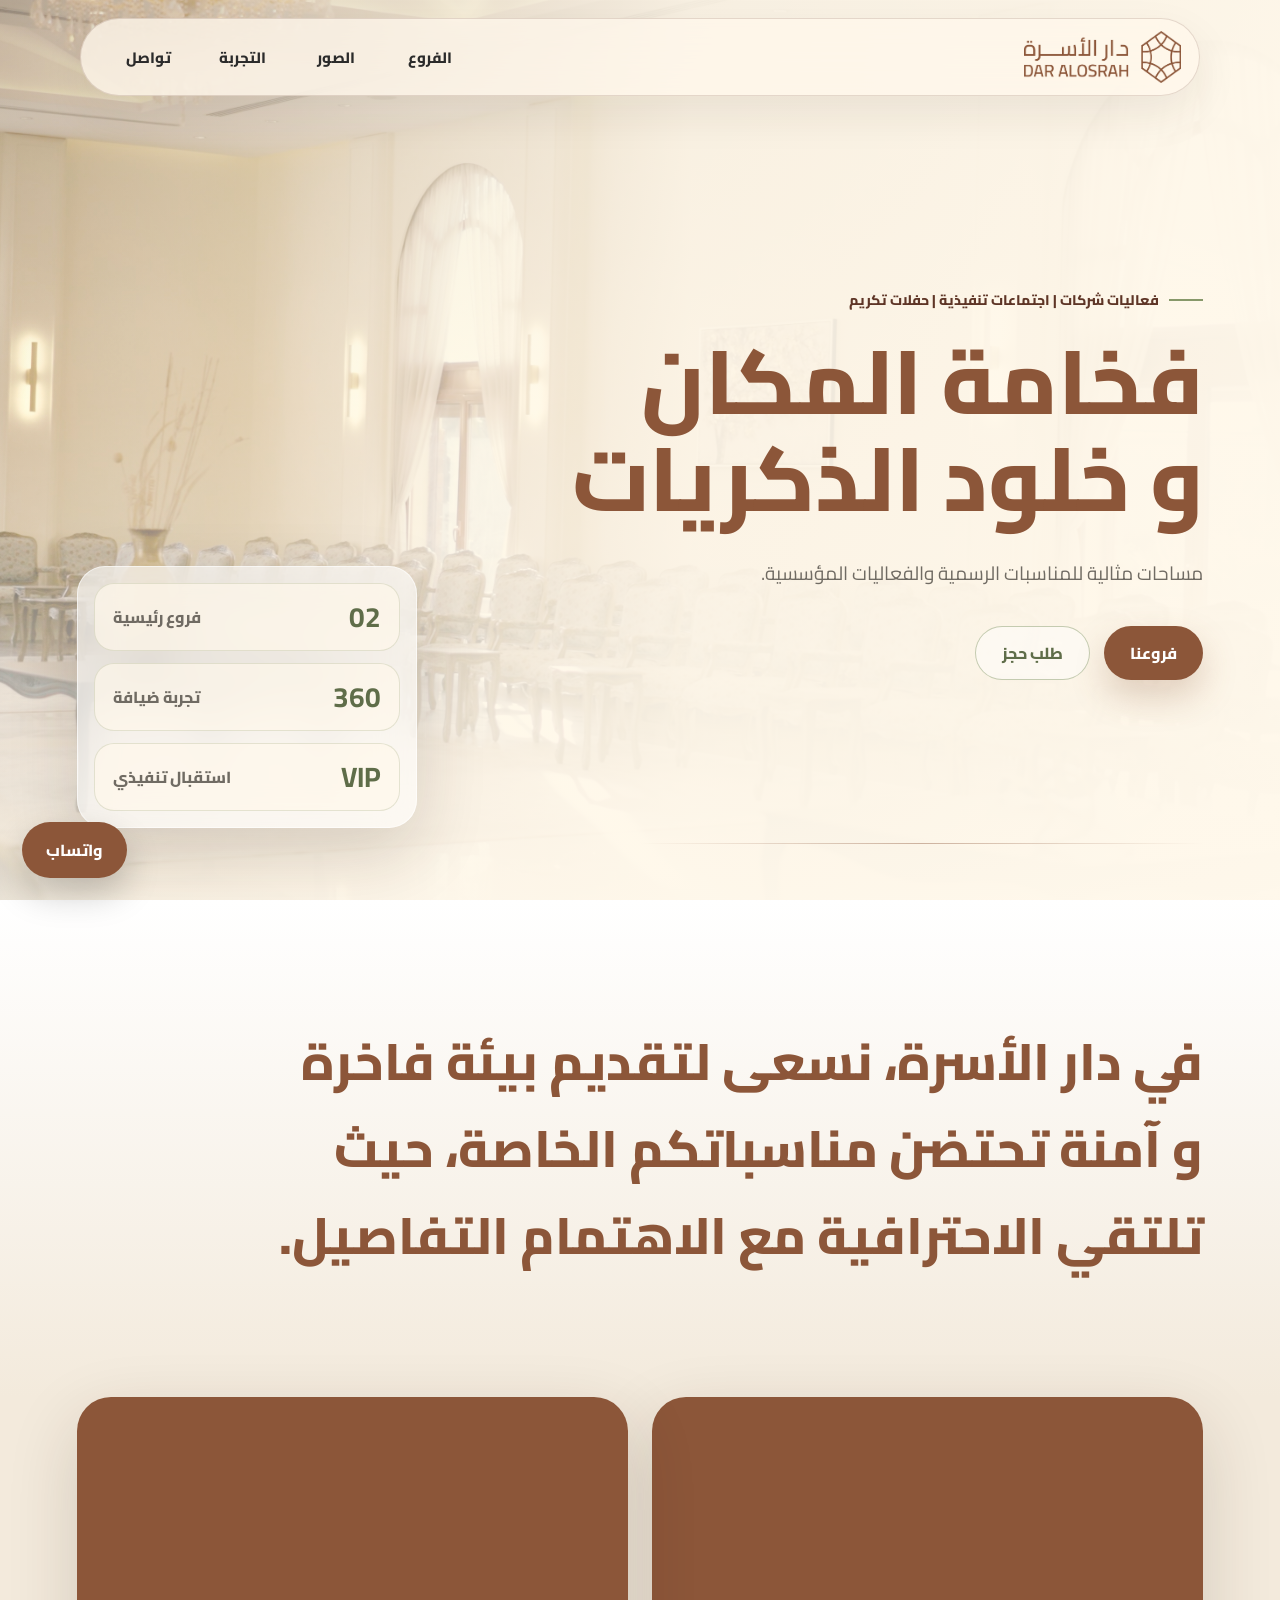
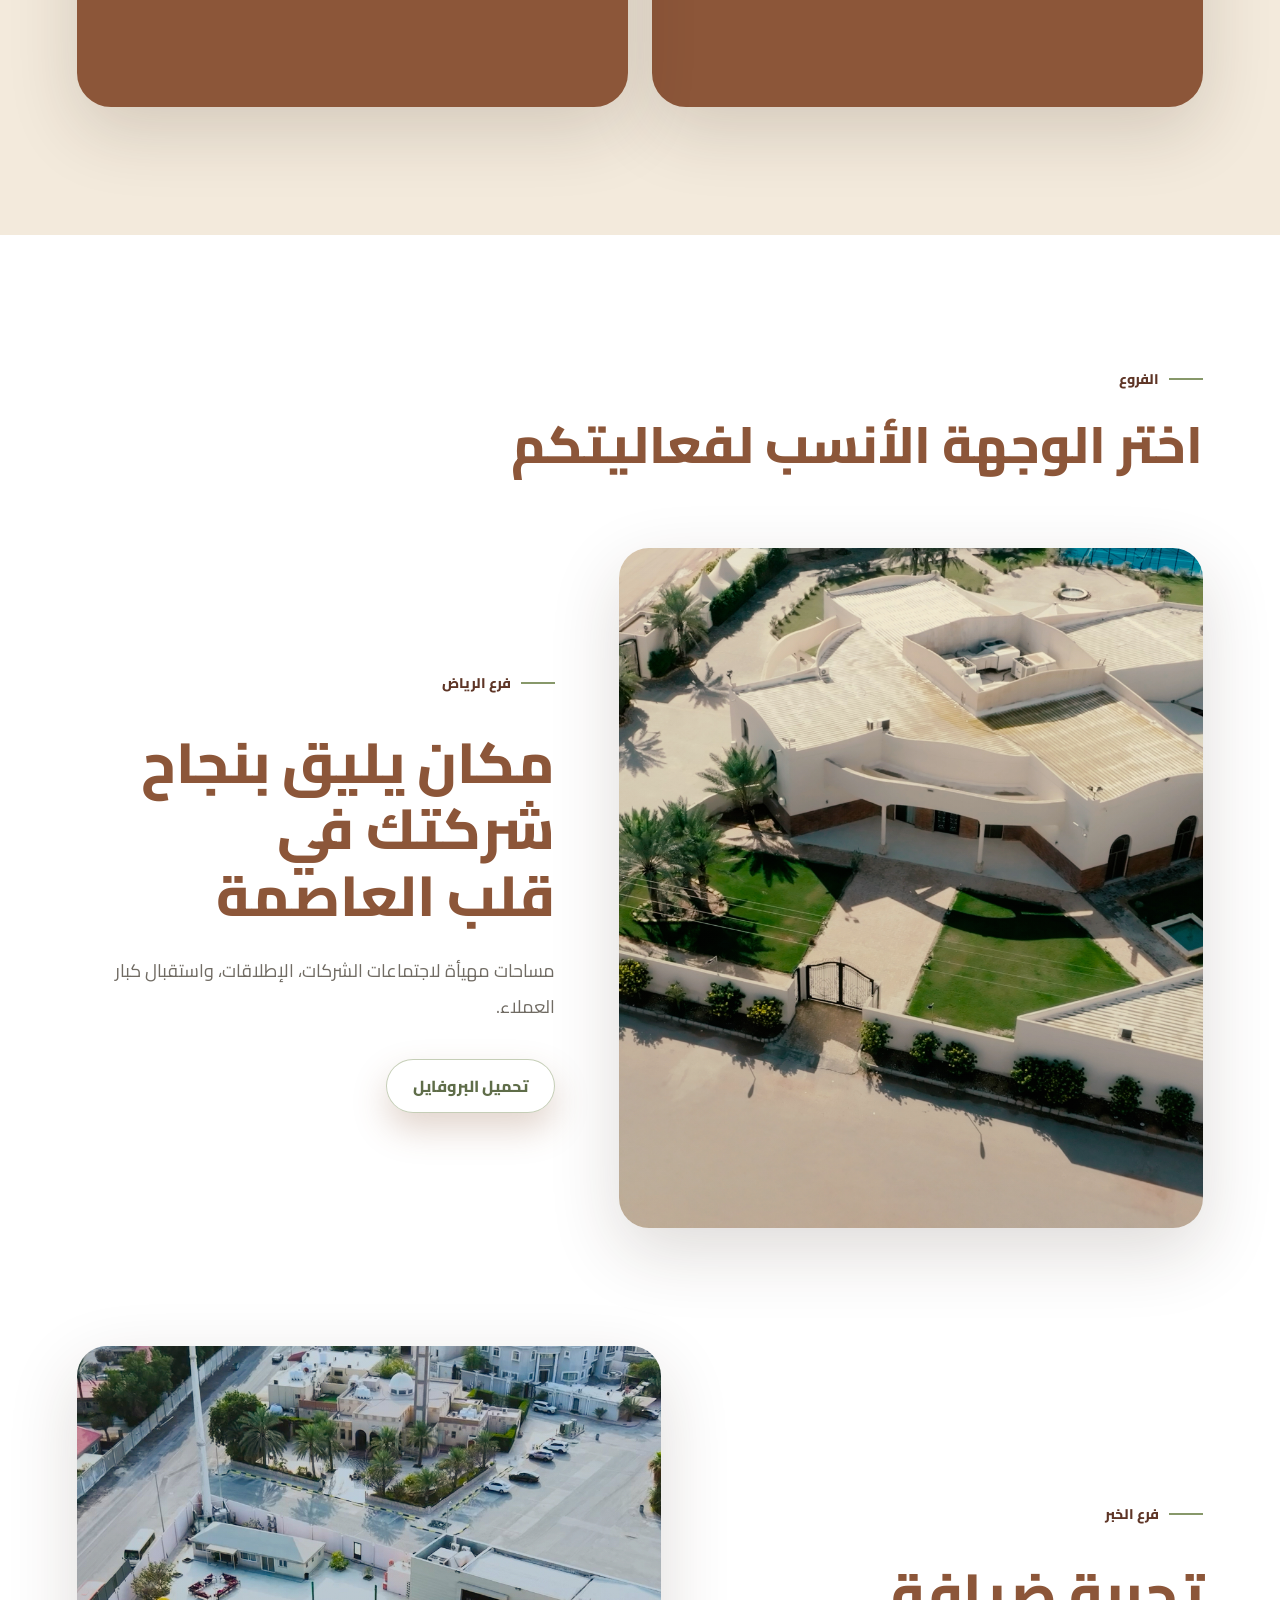
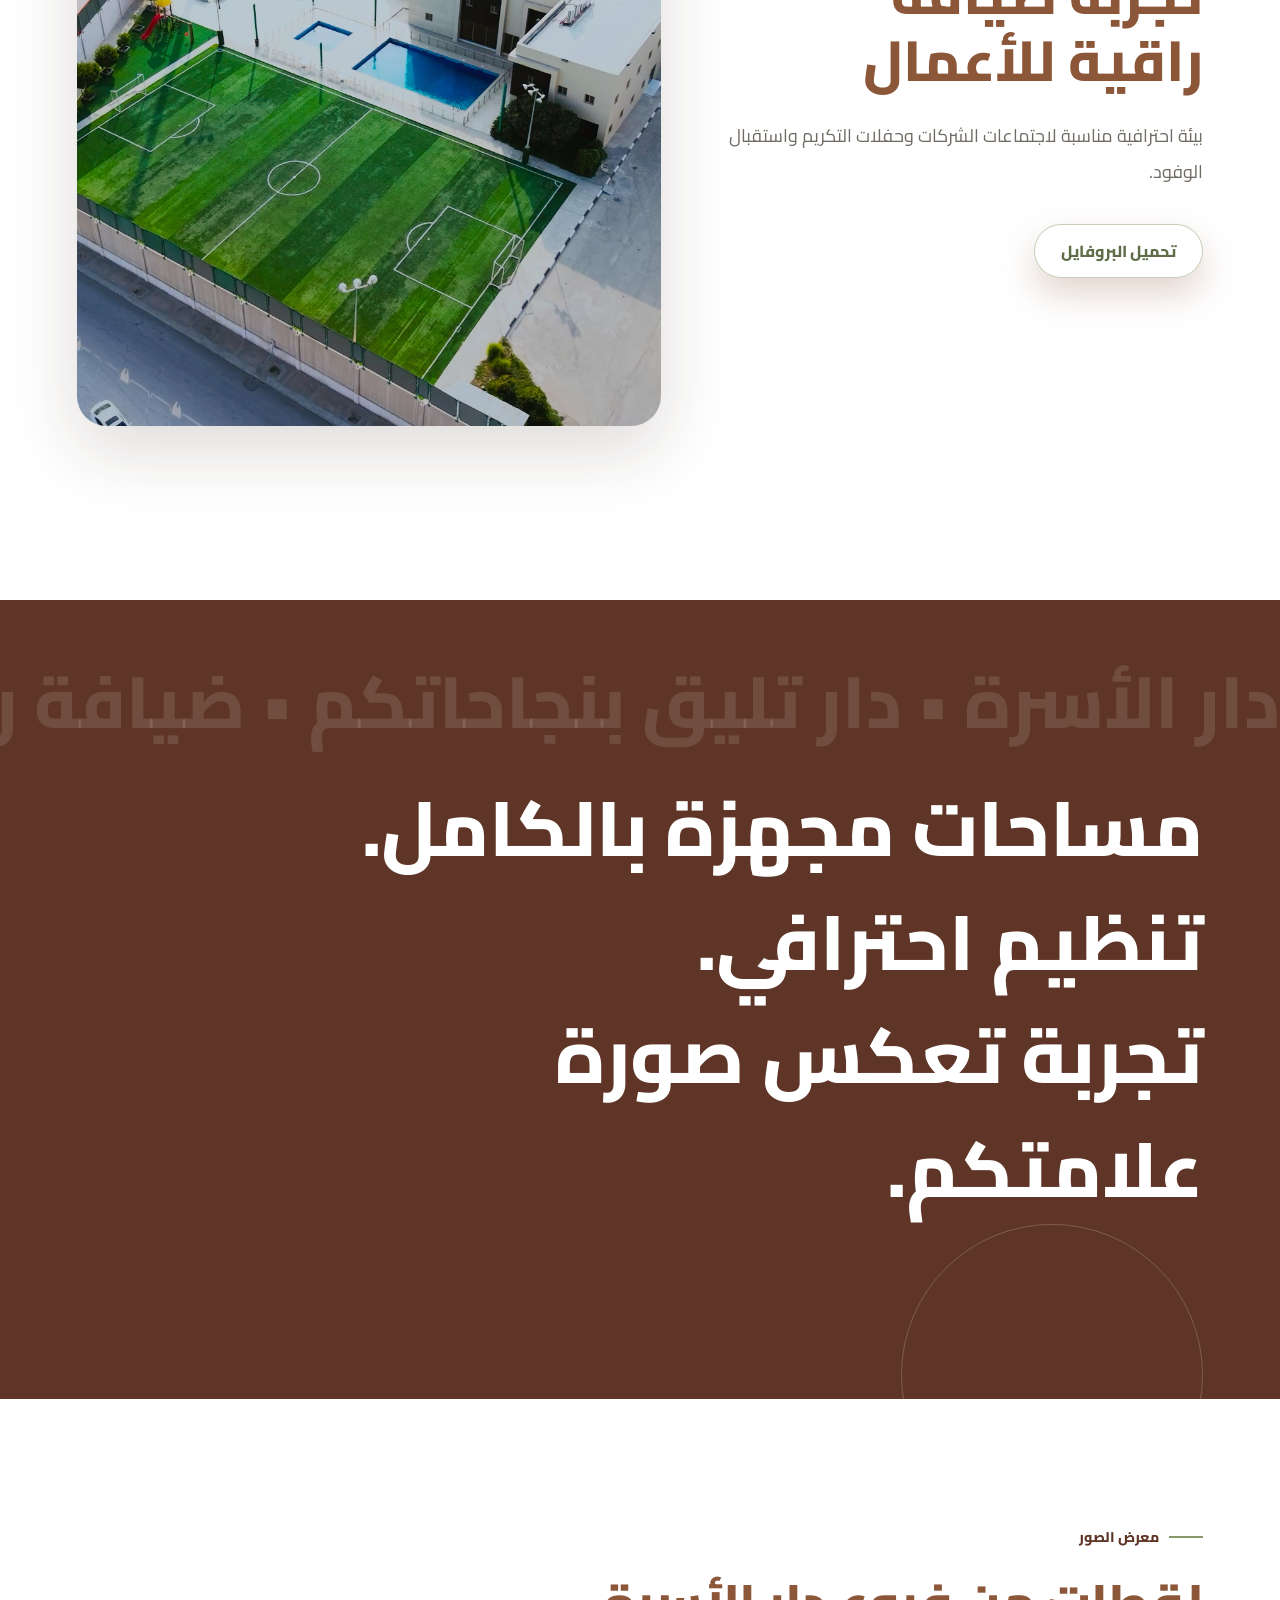
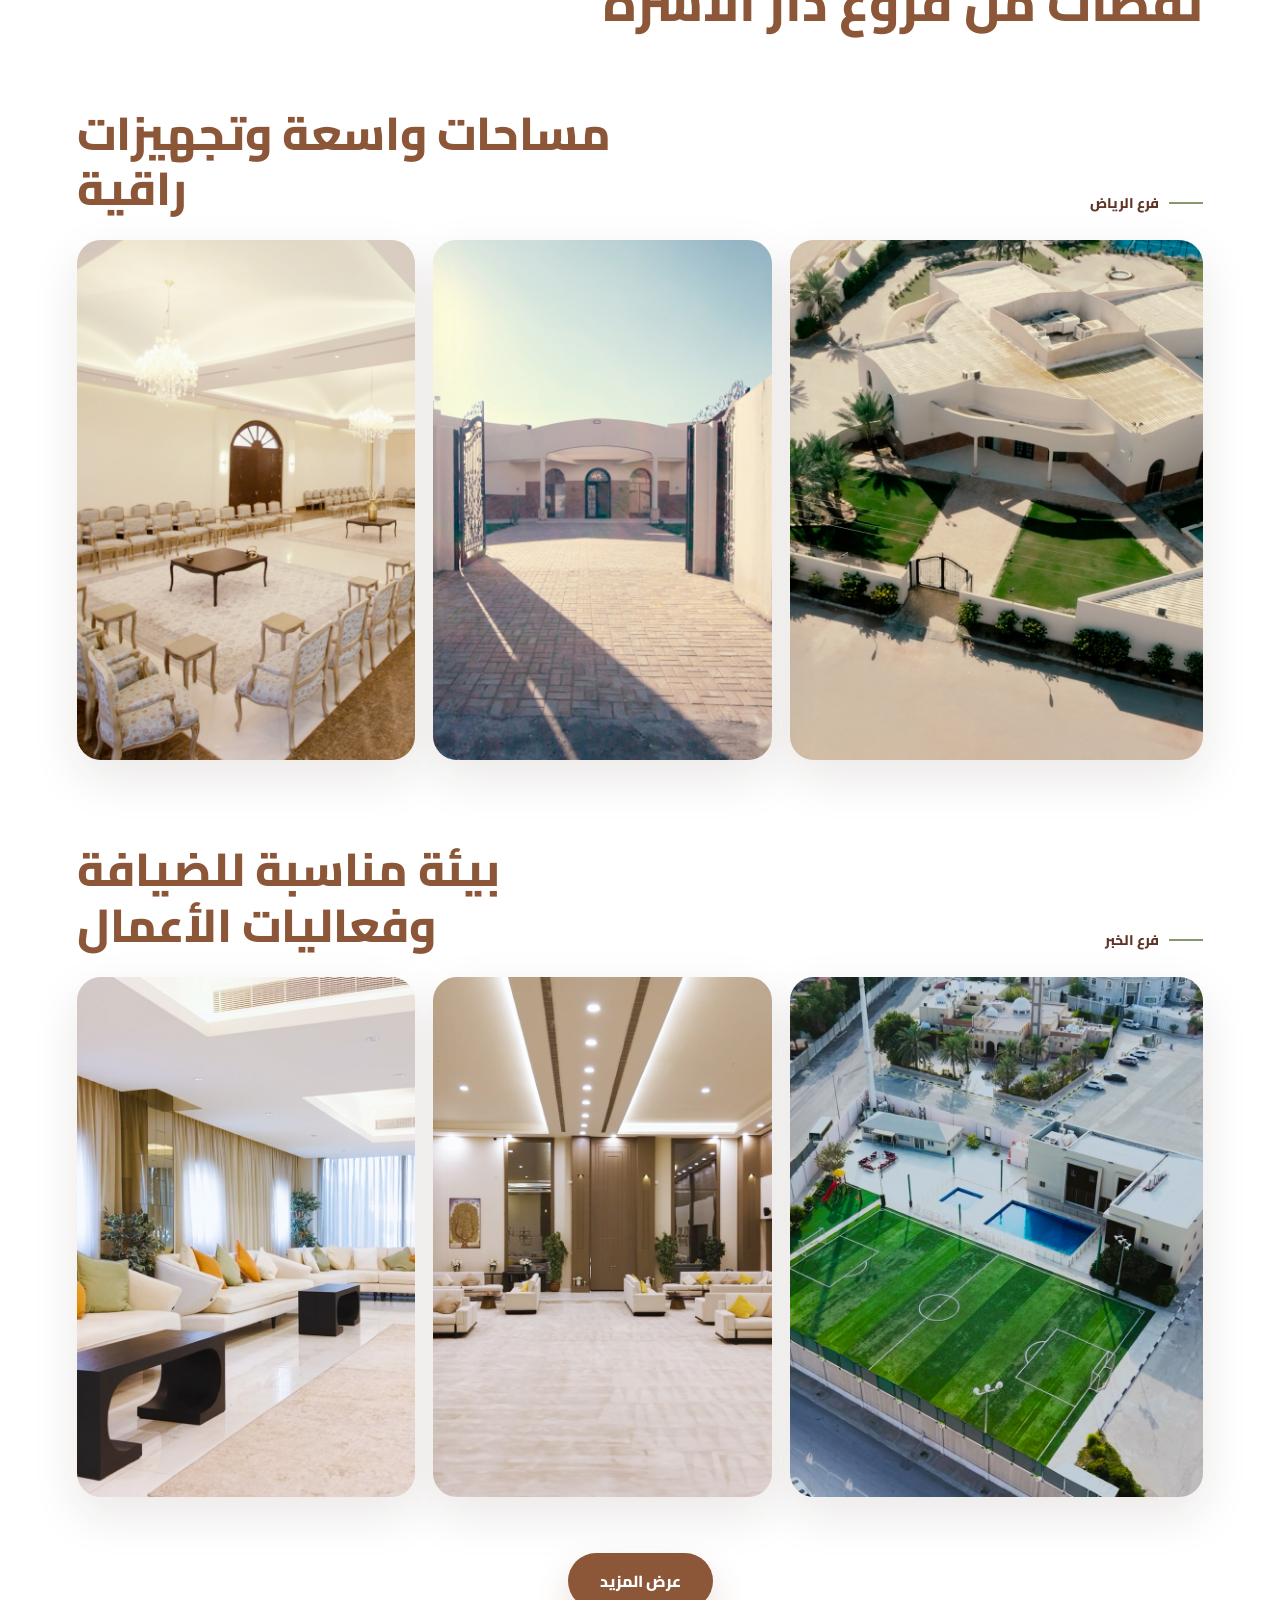
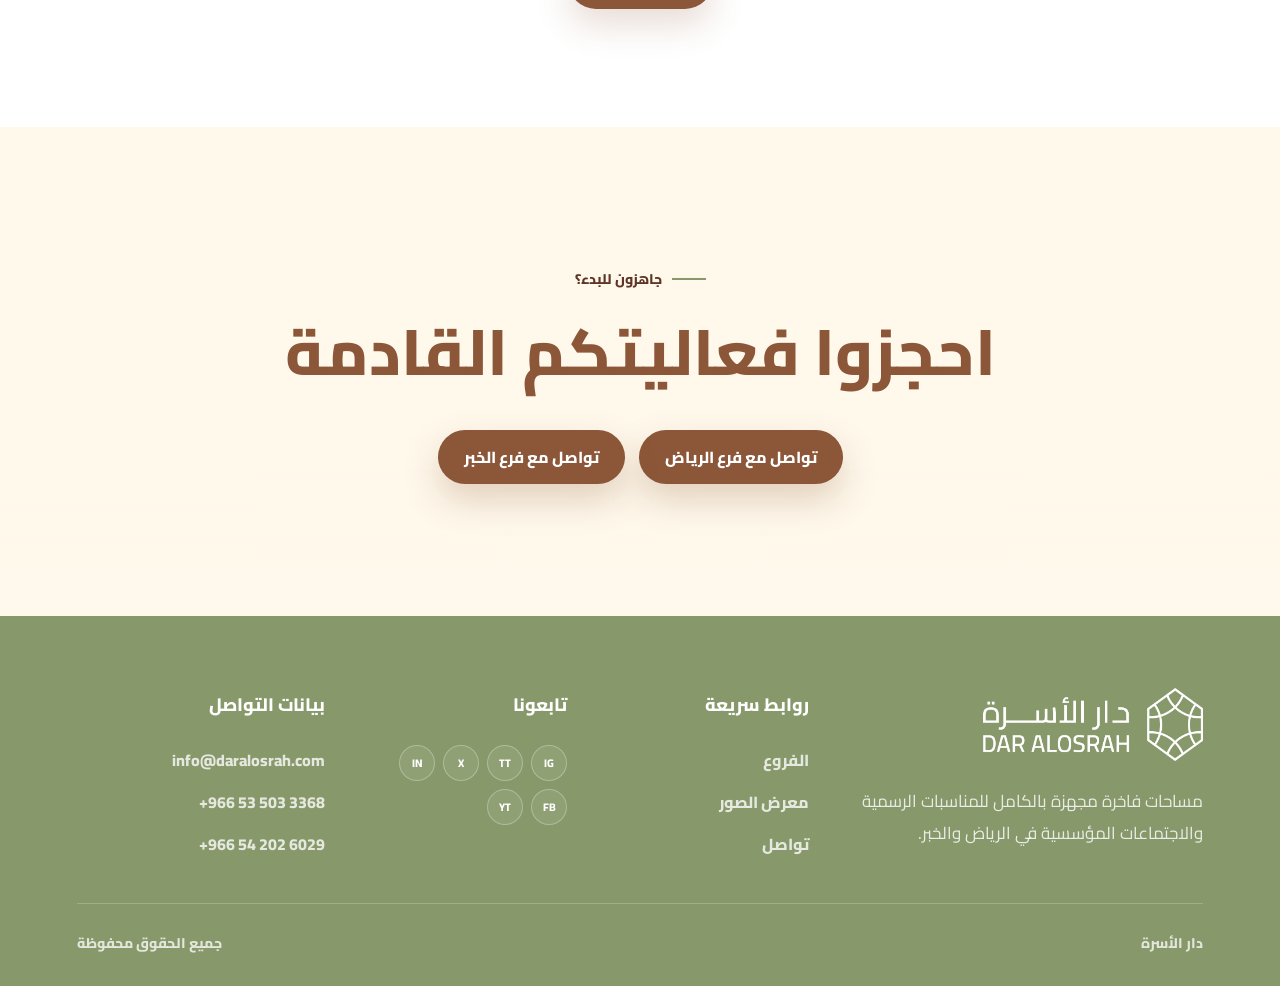
==== commit d8c5f455: "Update homepage Riyadh gallery image" ====
--- a/index.html
+++ b/index.html
@@ -177,7 +177,7 @@
           <img src="assets/riyadh-branch.jpg" alt="فرع الرياض من الأعلى">
         </figure>
         <figure>
-          <img src="assets/gallery-ceremony.jpg?v=kh-lounge" alt="قاعة مناسبات بتجهيز رسمي في الرياض">
+          <img src="assets/home-riyadh-gate.jpg?v=riyadh-gate" alt="مدخل فرع الرياض">
         </figure>
         <figure>
           <img src="assets/gallery-hall.jpg" alt="قاعة واسعة لاجتماعات وفعاليات الشركات">
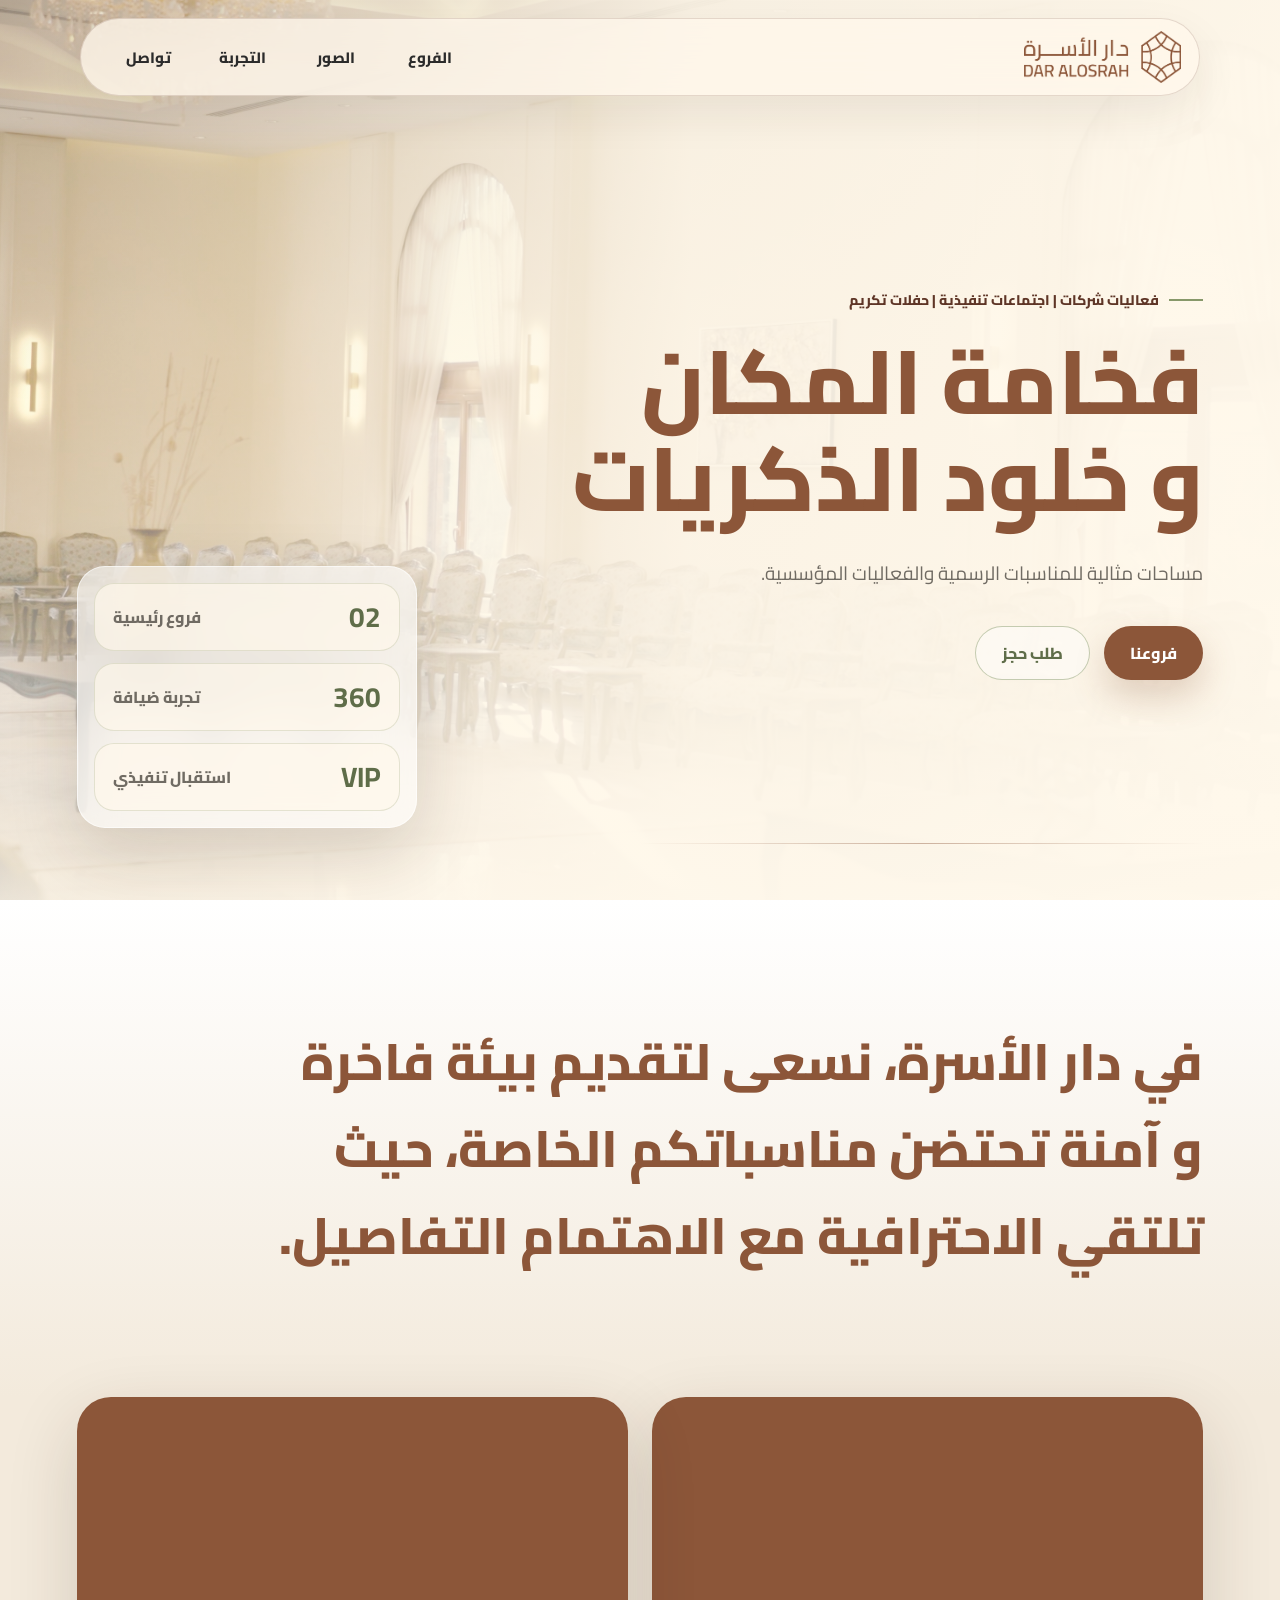
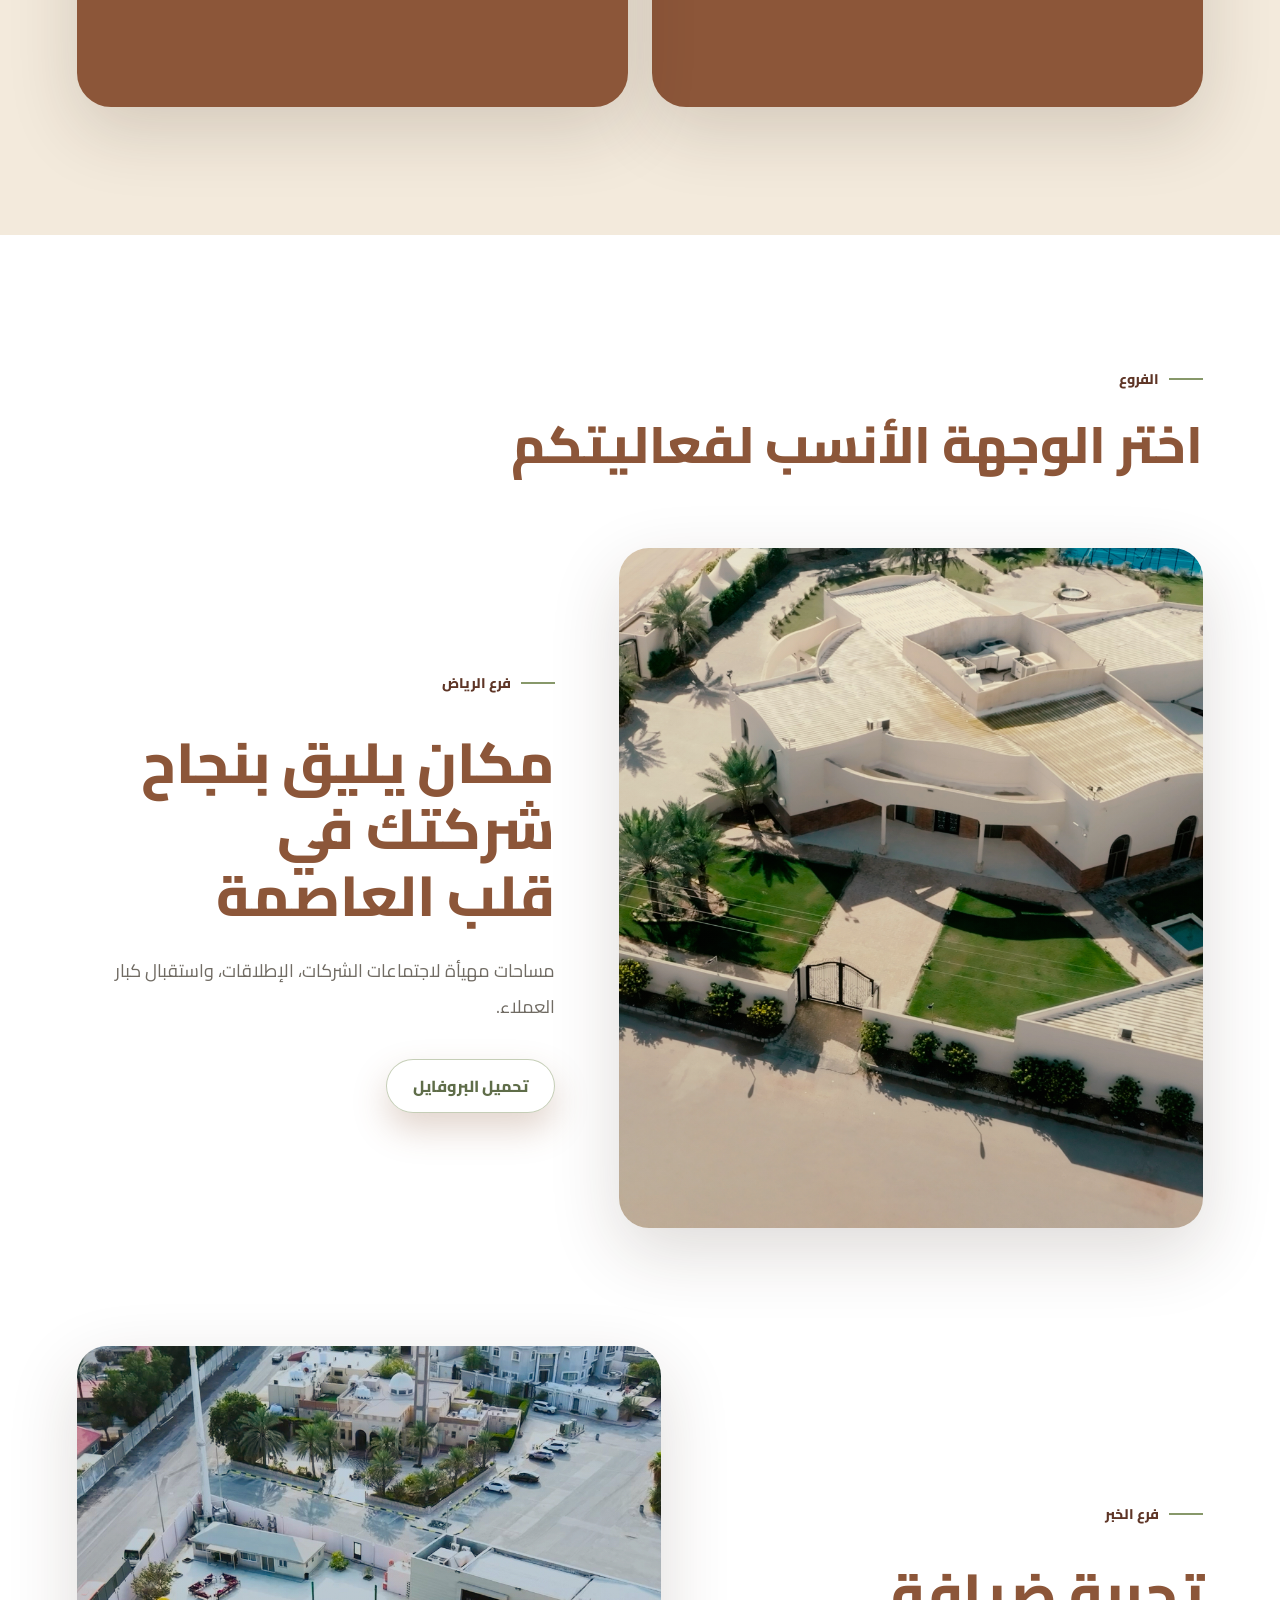
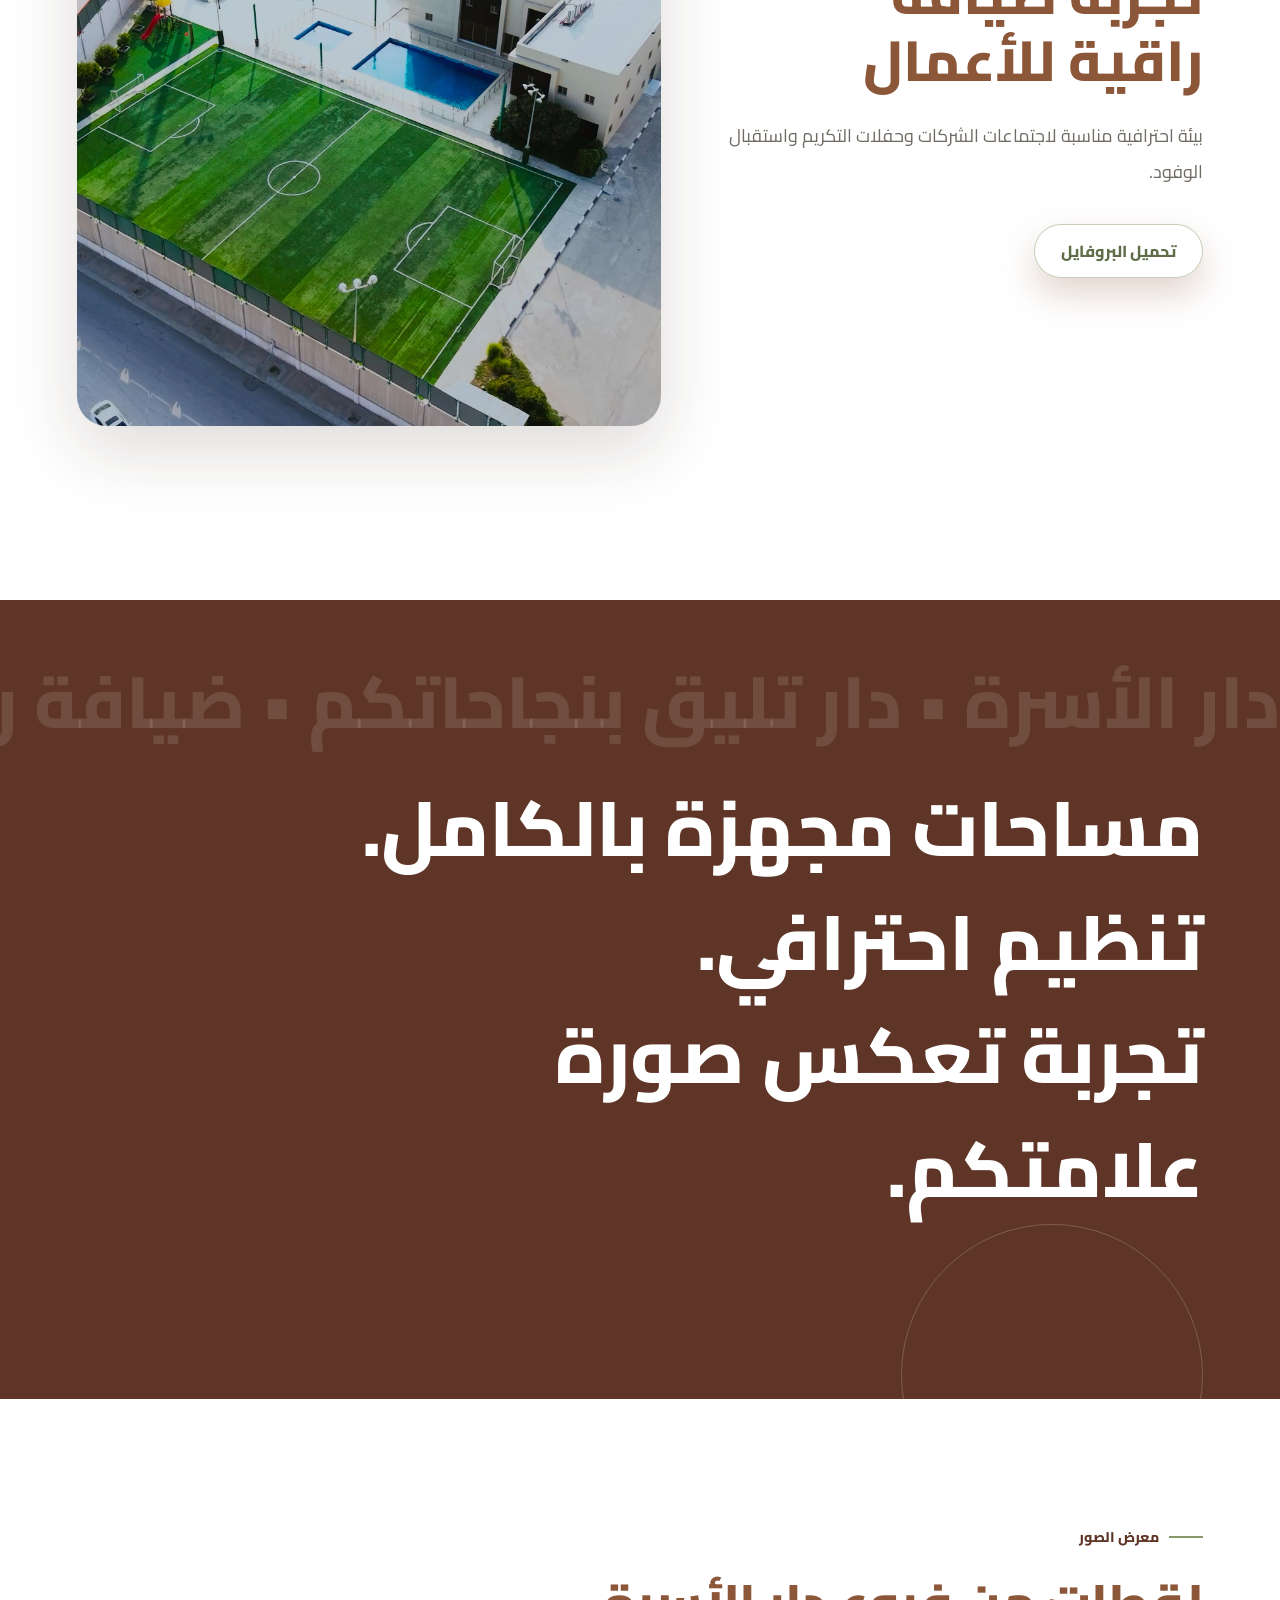
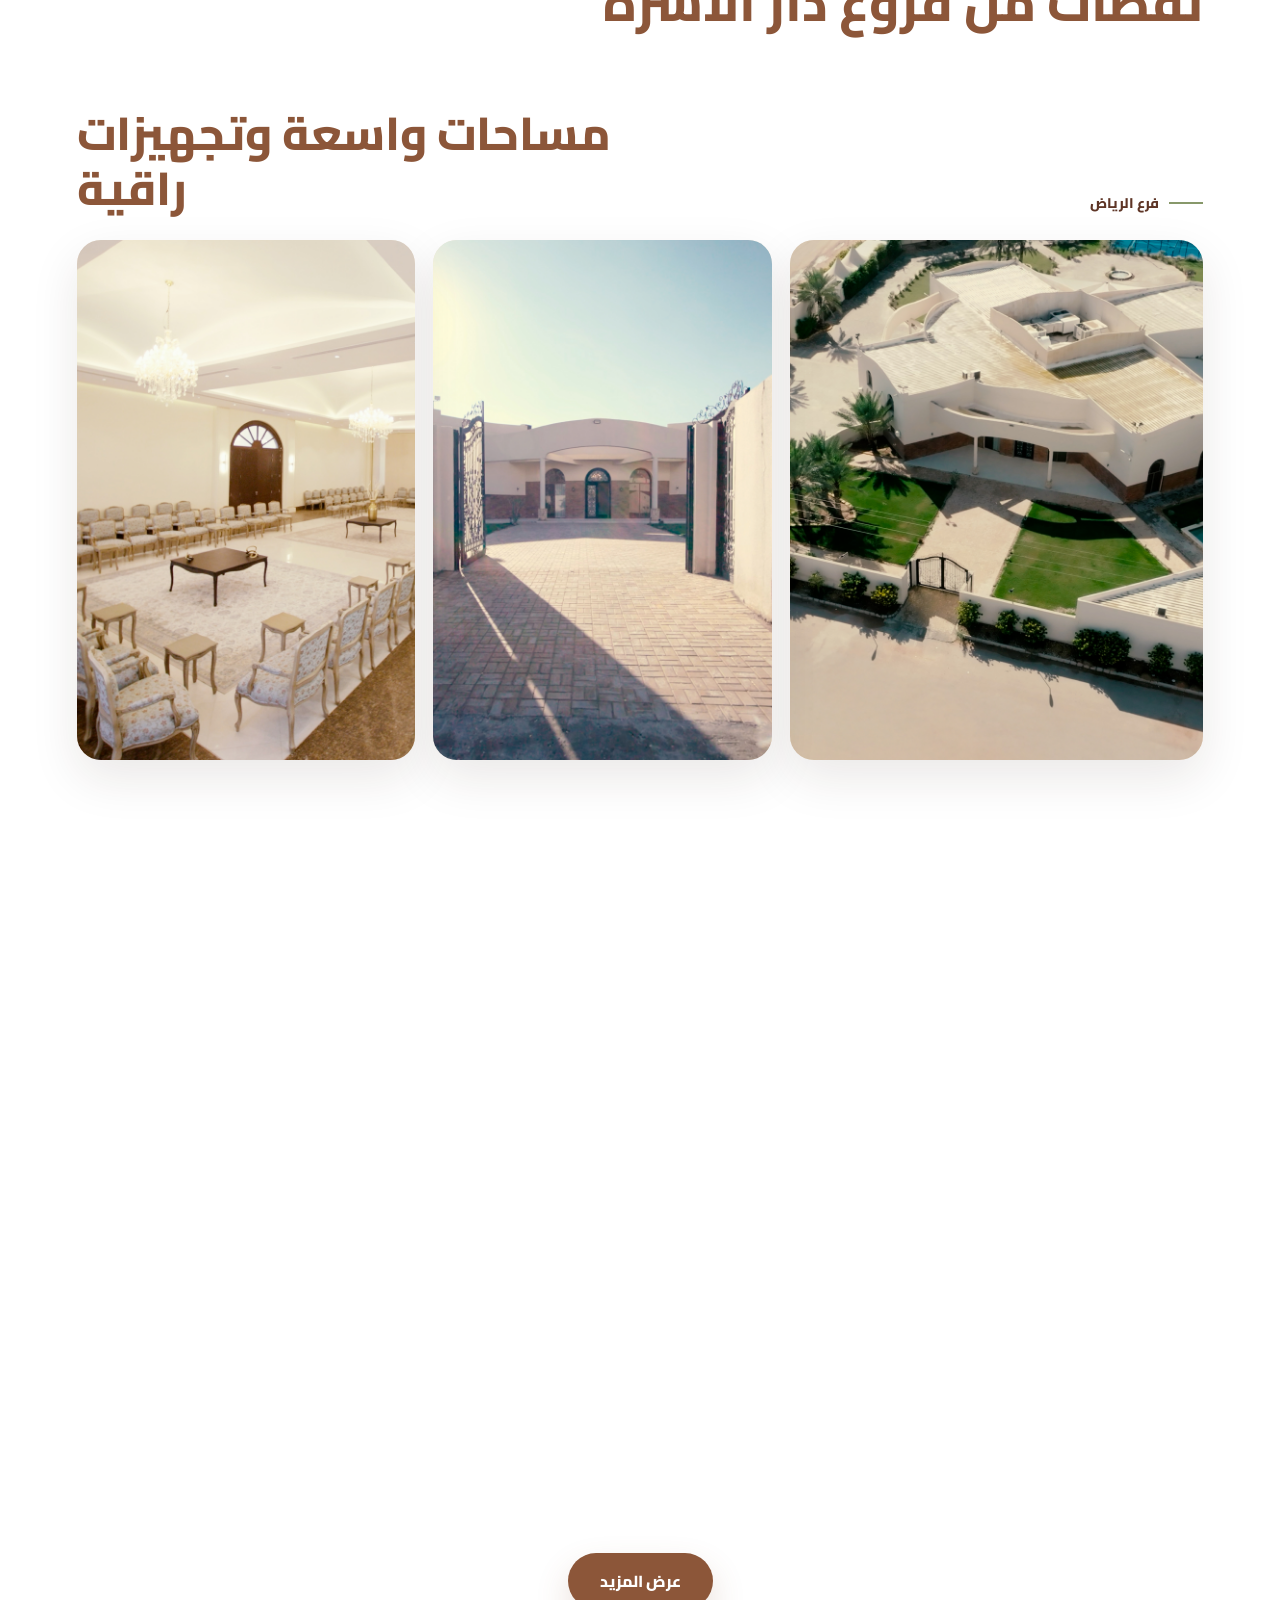
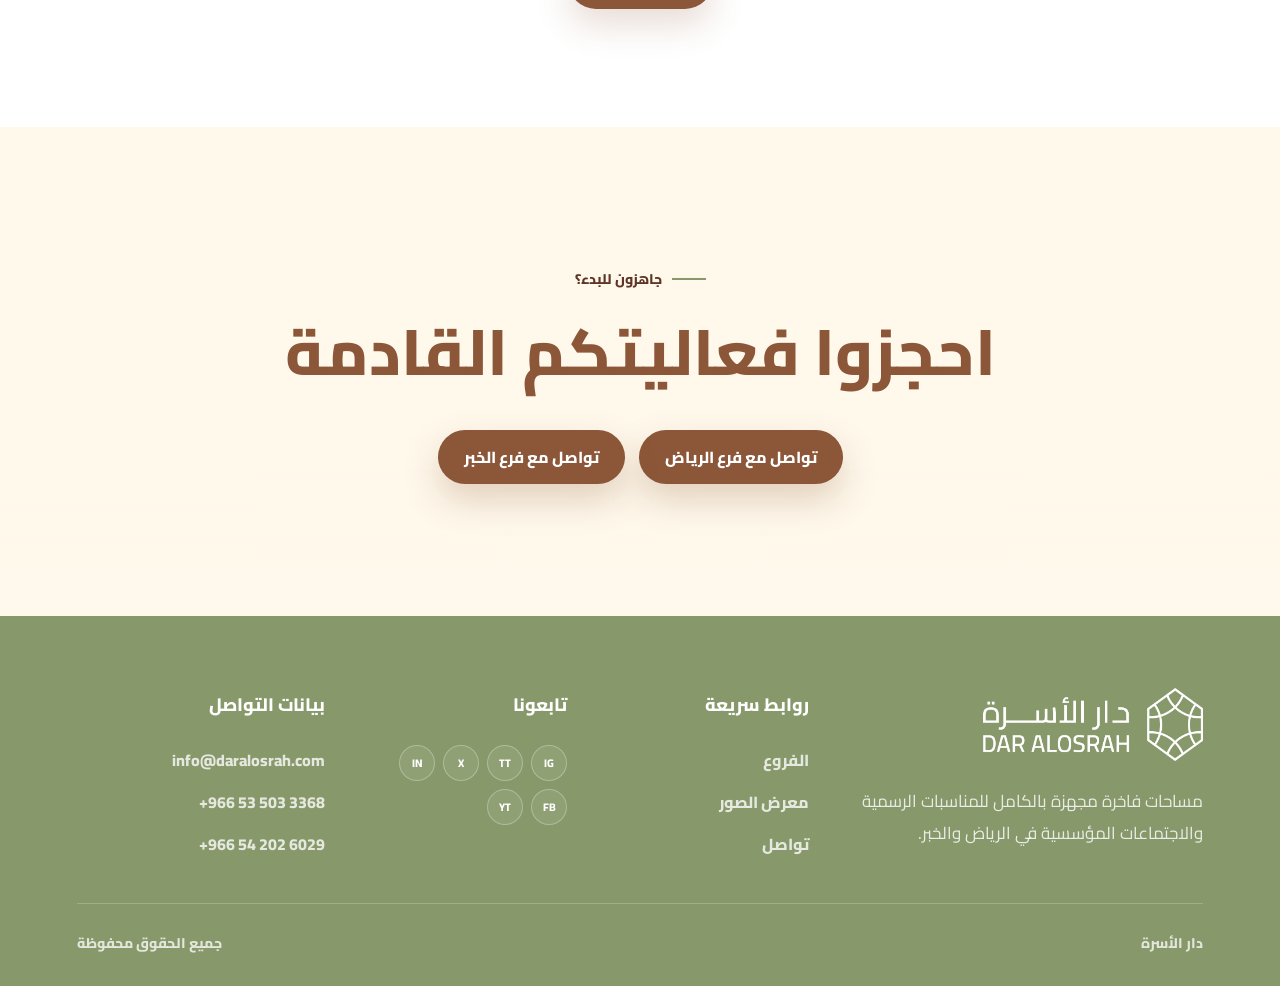
==== commit 3916d4f3: "Hide floating WhatsApp button" ====
--- a/index.html
+++ b/index.html
@@ -4,7 +4,7 @@
 <meta charset="UTF-8">
 <meta name="viewport" content="width=device-width, initial-scale=1.0">
 <title>دار الأسرة | فعاليات الشركات</title>
-<link rel="stylesheet" href="assets/styles.css">
+<link rel="stylesheet" href="assets/styles.css?v=hide-whatsapp">
 <link rel="preconnect" href="https://fonts.googleapis.com">
 <link rel="preconnect" href="https://fonts.gstatic.com" crossorigin>
 </head>
--- a/assets/styles.css
+++ b/assets/styles.css
@@ -671,7 +671,7 @@
   z-index:999;
   min-height:56px;
   padding:0 24px;
-  display:flex;
+  display:none;
   align-items:center;
   justify-content:center;
   background:var(--ink);
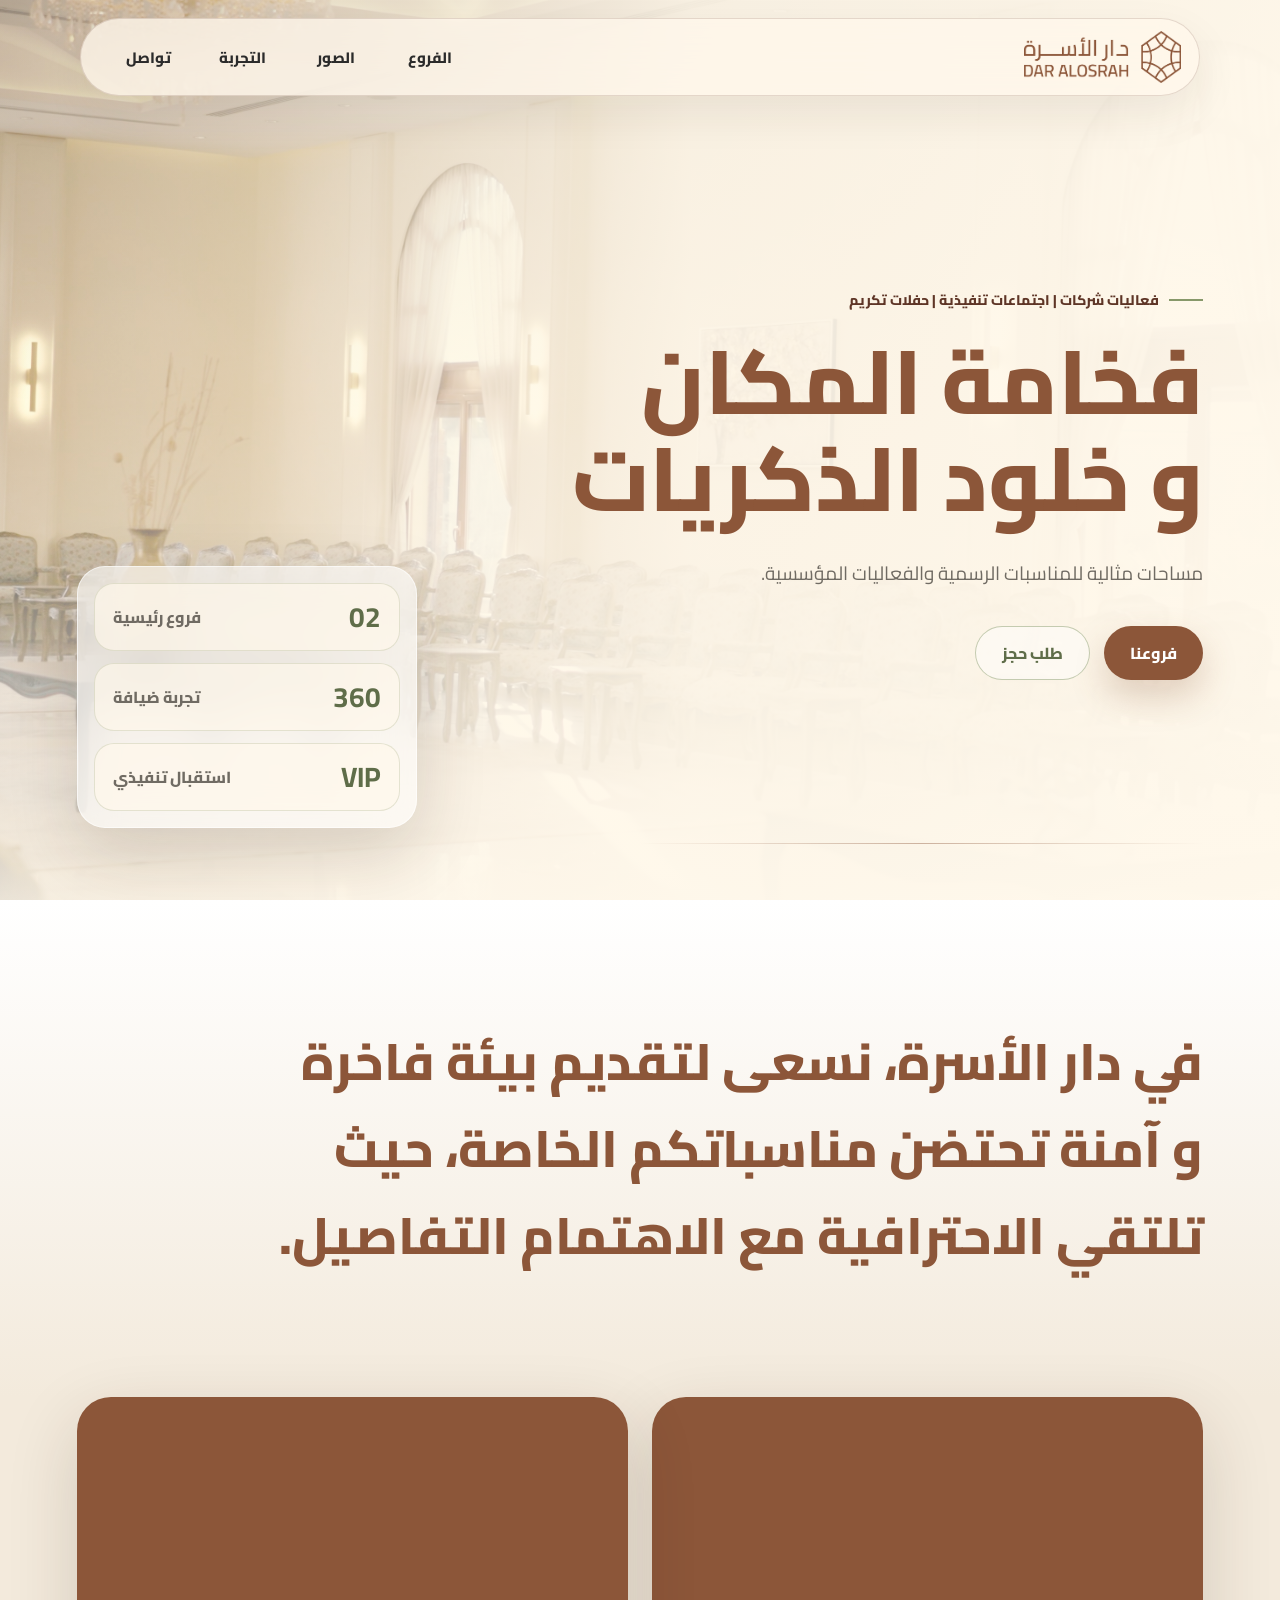
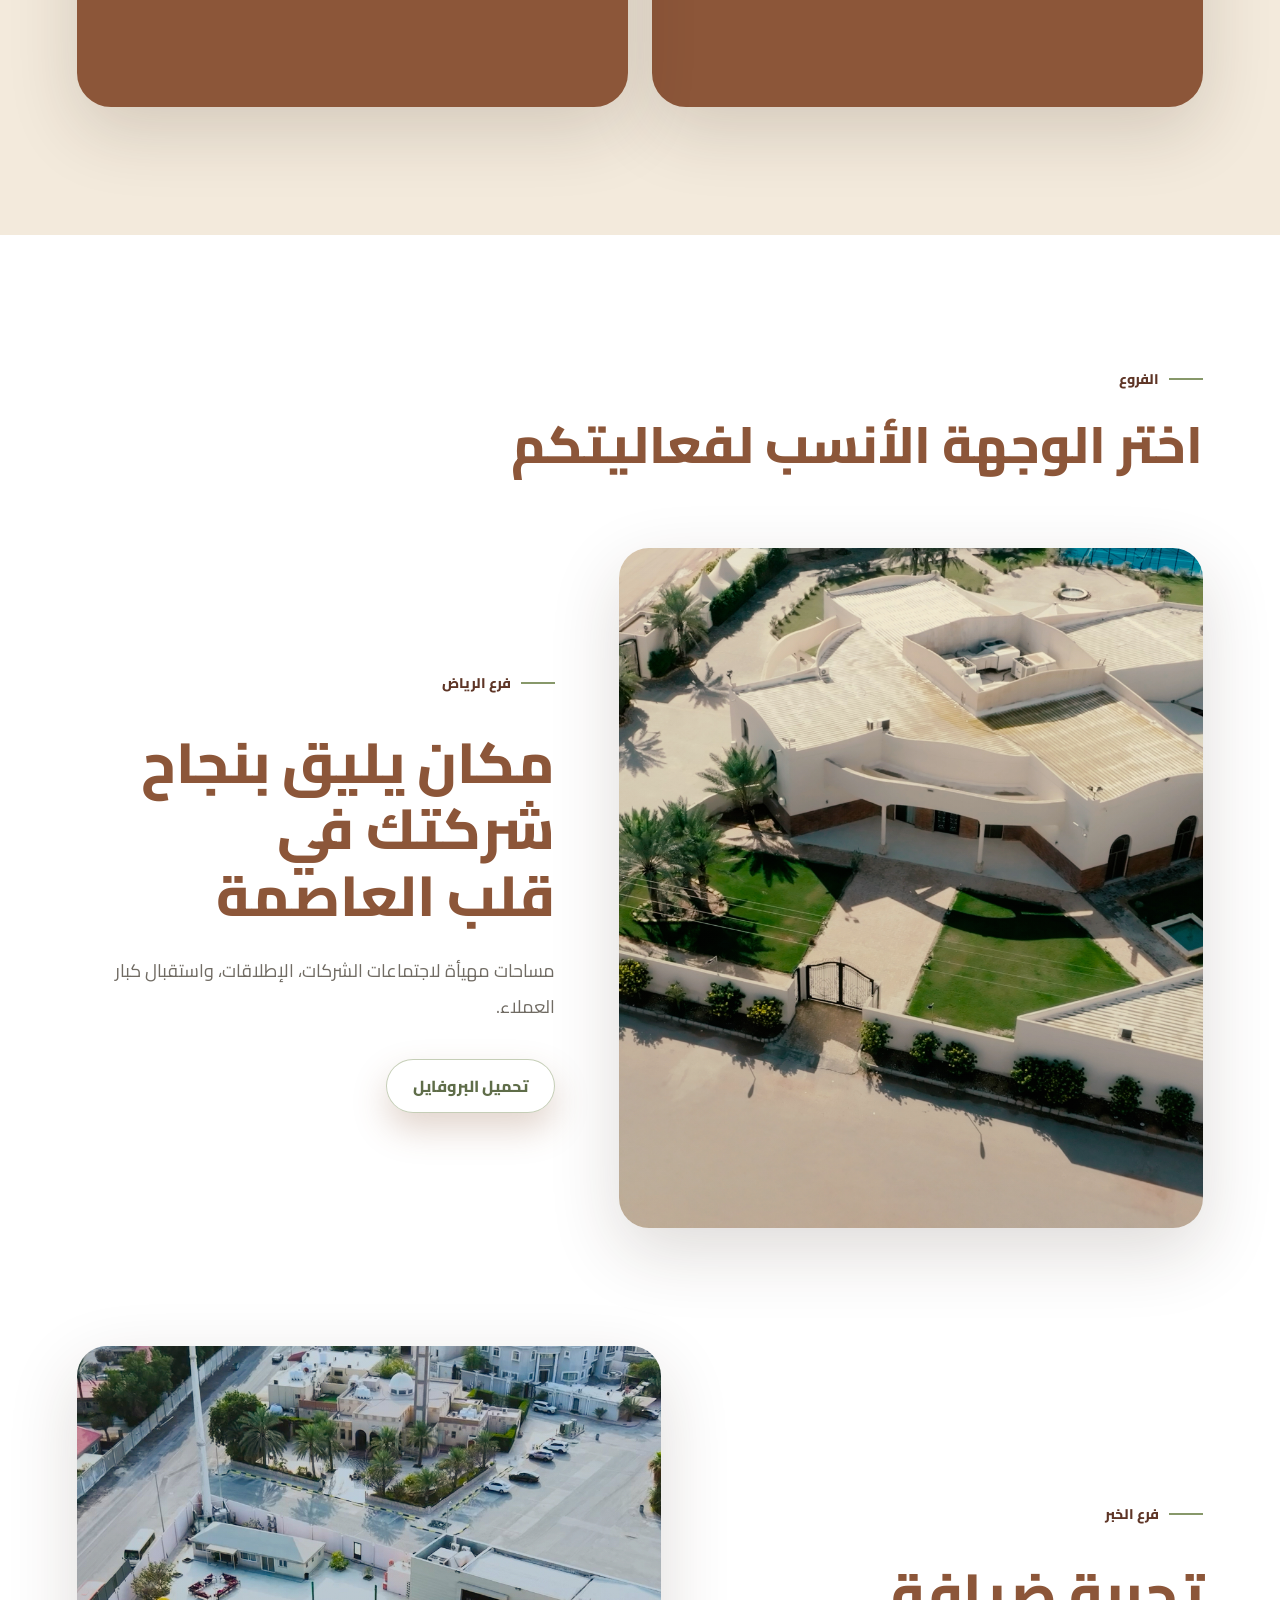
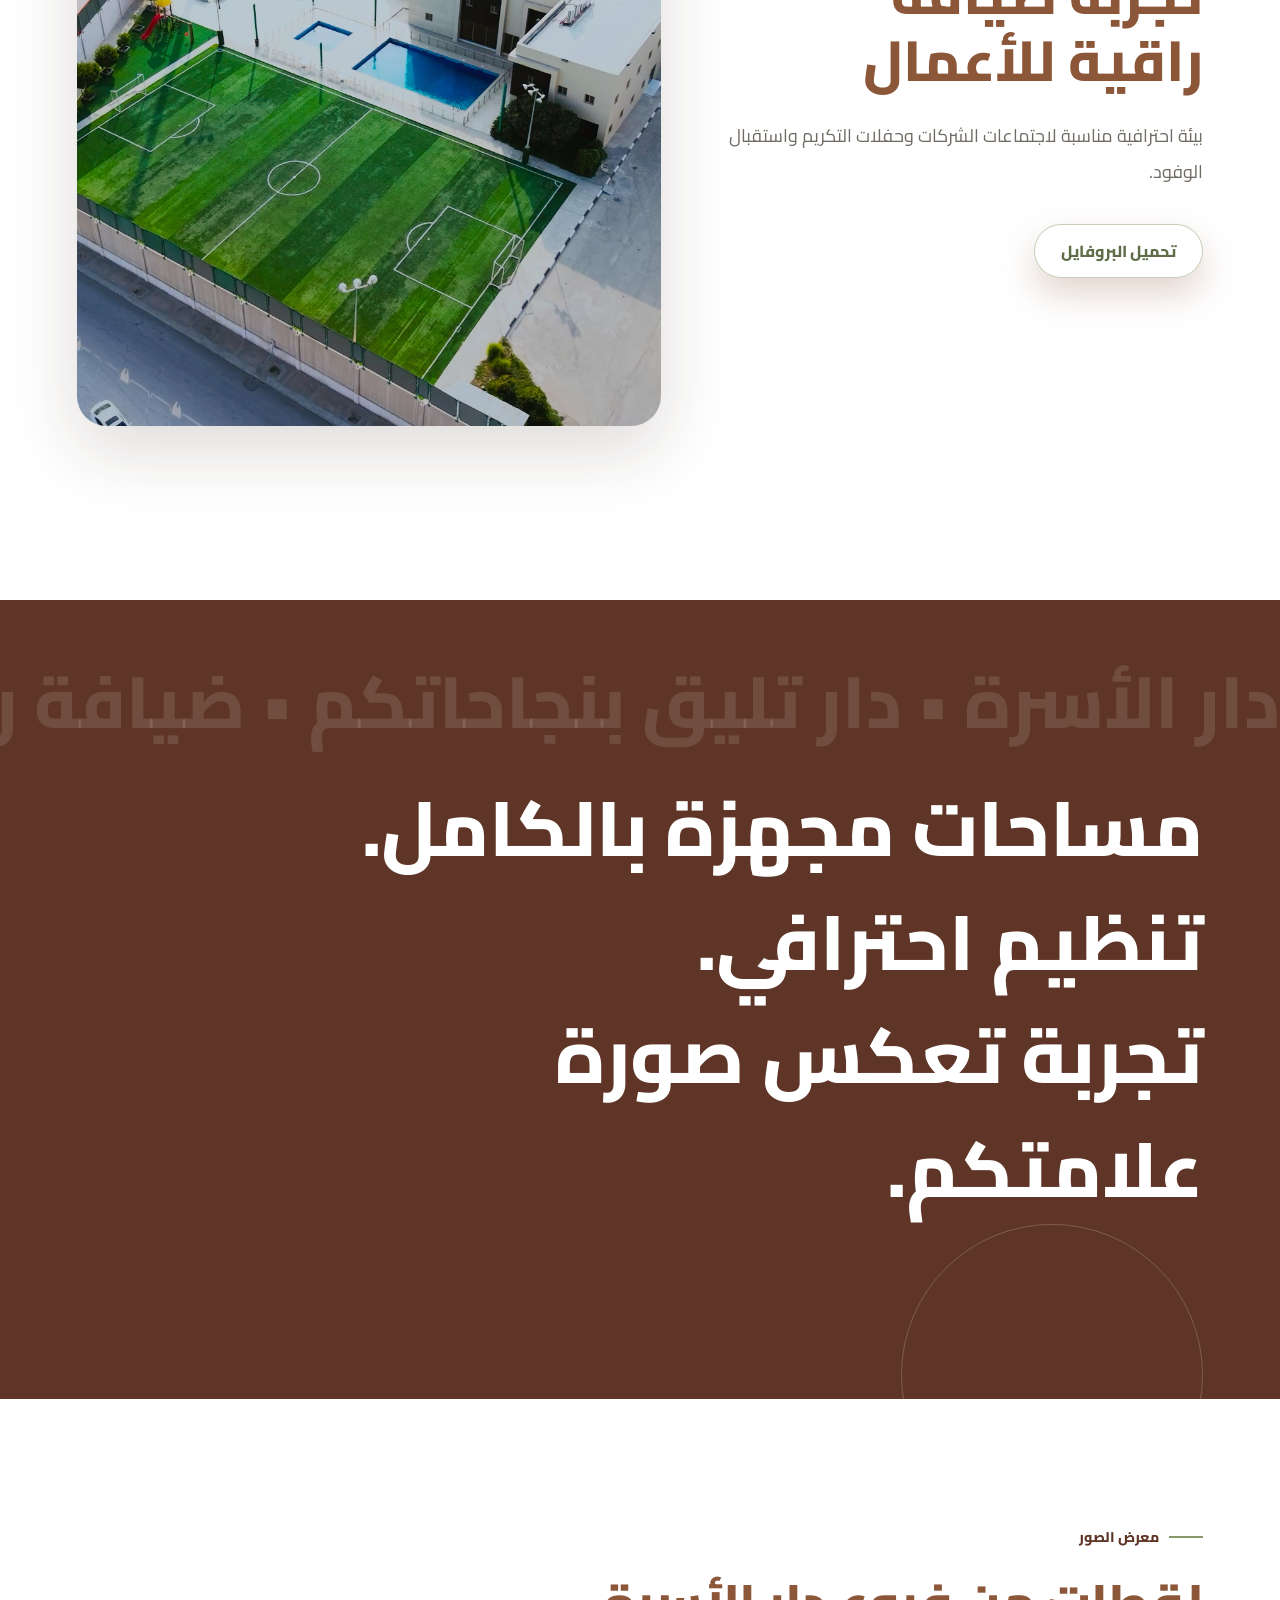
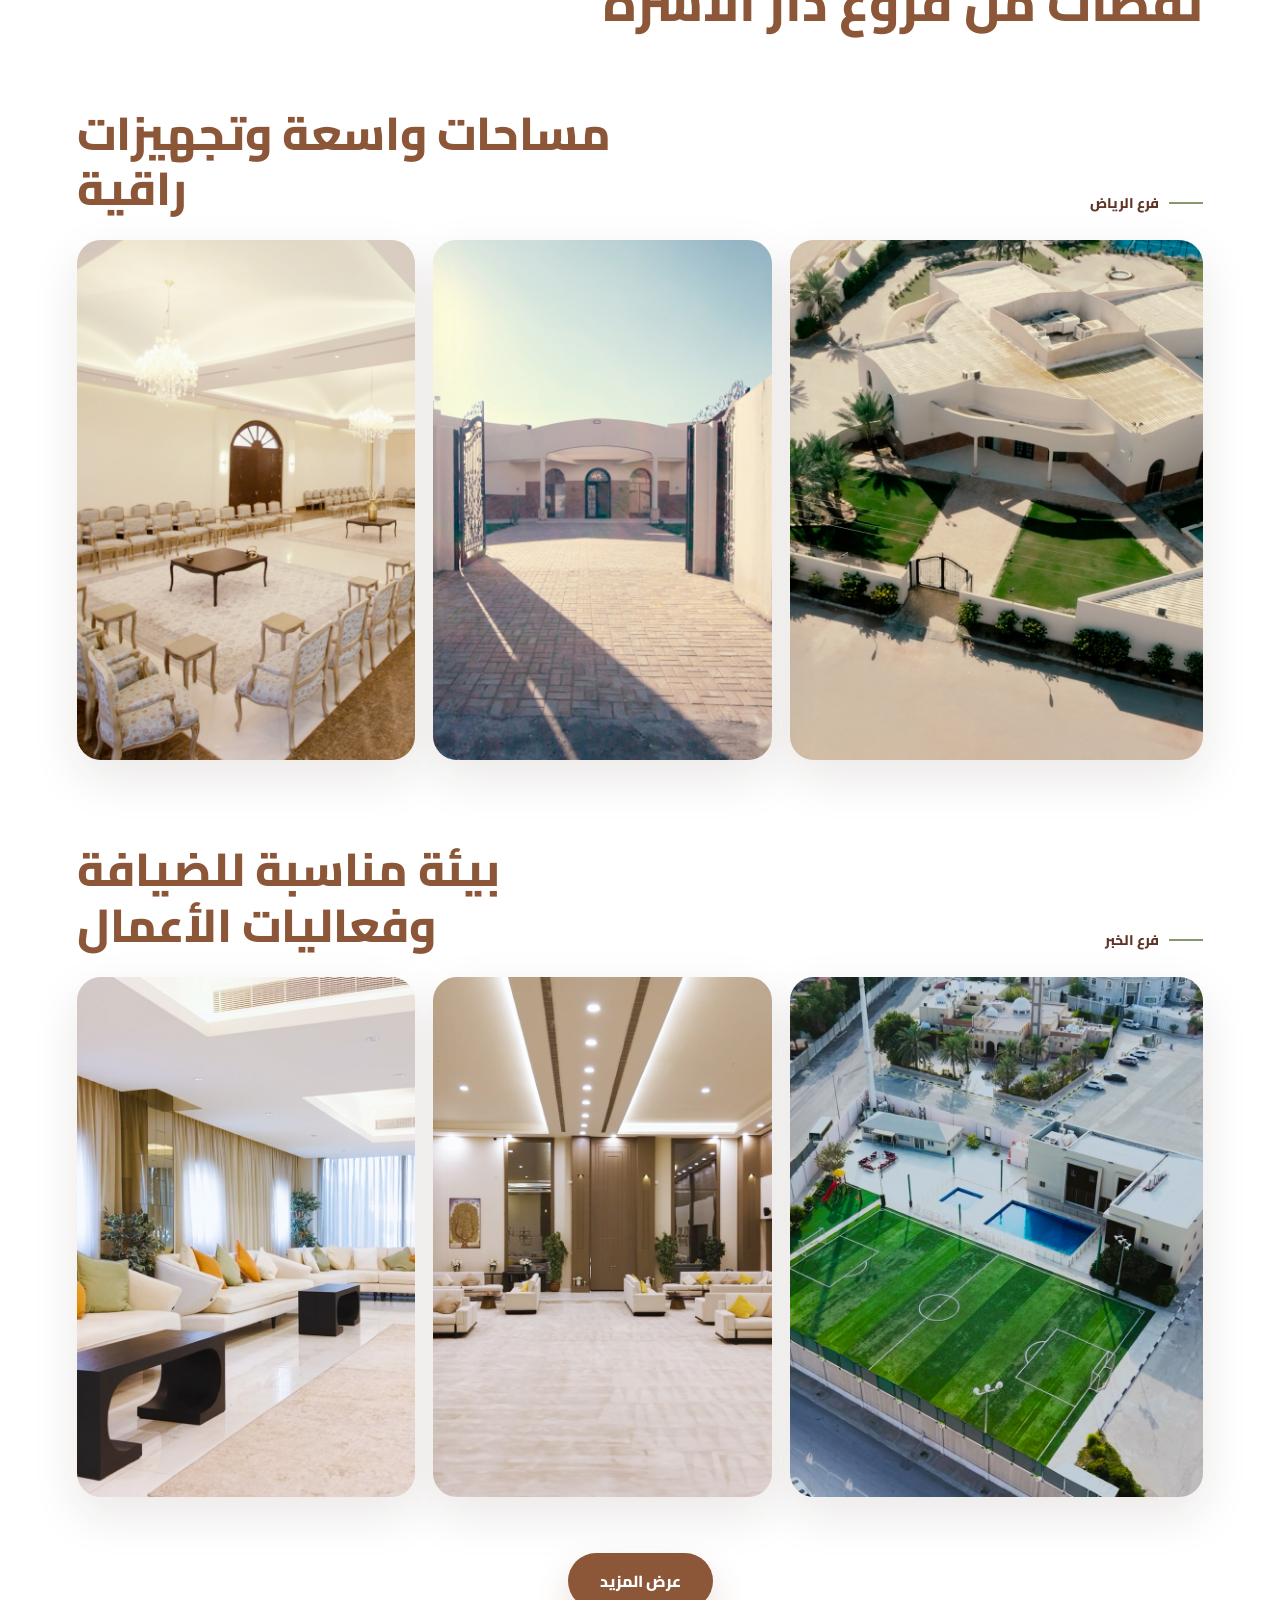
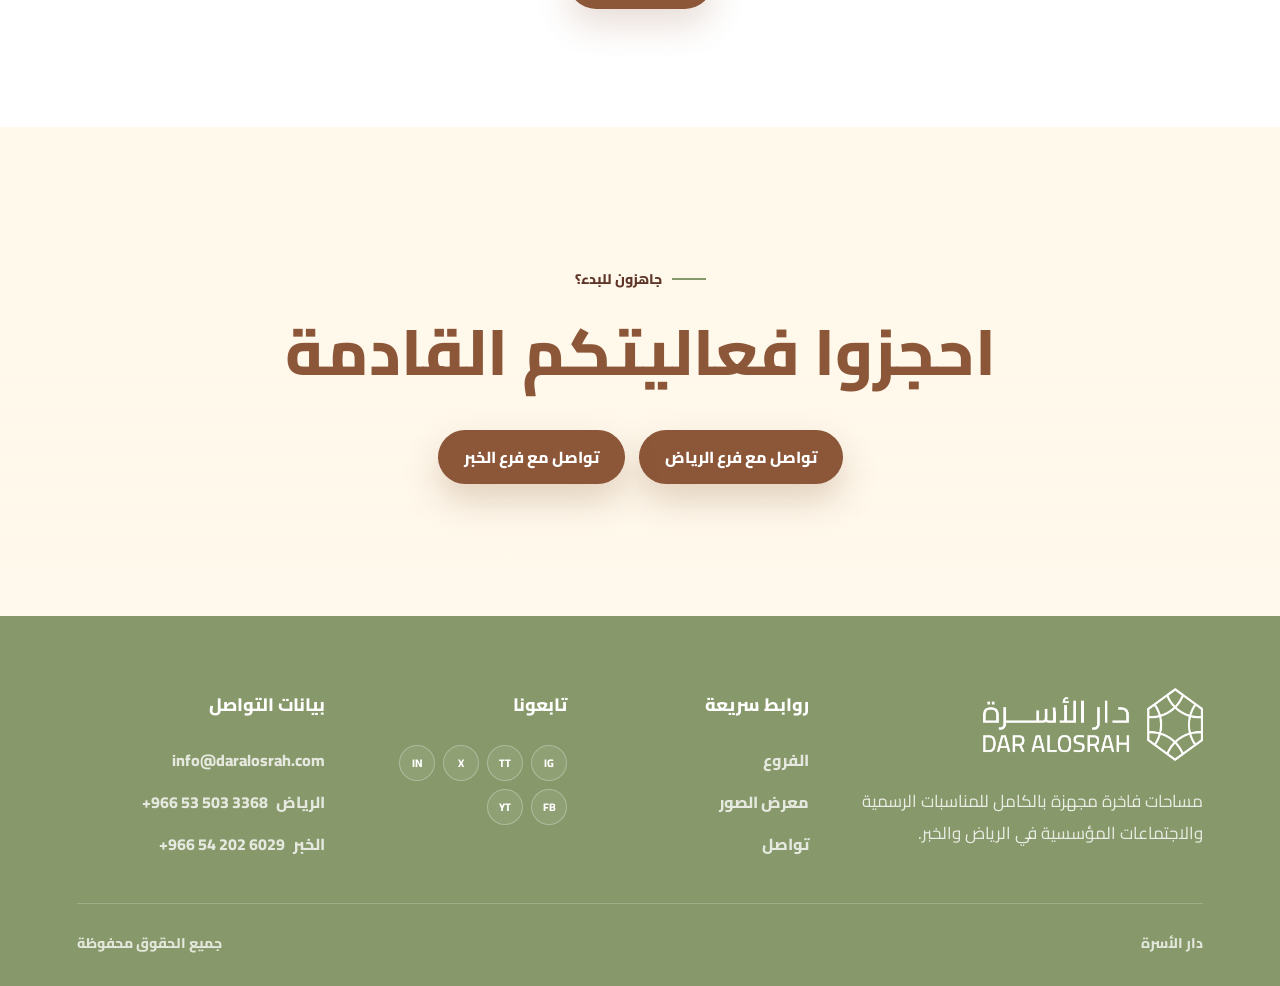
==== commit 5797cbca: "Label footer phone numbers by branch" ====
--- a/index.html
+++ b/index.html
@@ -4,7 +4,7 @@
 <meta charset="UTF-8">
 <meta name="viewport" content="width=device-width, initial-scale=1.0">
 <title>دار الأسرة | فعاليات الشركات</title>
-<link rel="stylesheet" href="assets/styles.css?v=hide-whatsapp">
+<link rel="stylesheet" href="assets/styles.css?v=footer-branches">
 <link rel="preconnect" href="https://fonts.googleapis.com">
 <link rel="preconnect" href="https://fonts.gstatic.com" crossorigin>
 </head>
@@ -251,8 +251,8 @@
   <div class="footer-contact">
     <h3>بيانات التواصل</h3>
     <a href="mailto:info@daralosrah.com">info@daralosrah.com</a>
-    <a href="tel:+966535033368">+966 53 503 3368</a>
-    <a href="tel:+966542026029">+966 54 202 6029</a>
+    <a href="tel:+966535033368"><span>الرياض</span><bdi dir="ltr">+966 53 503 3368</bdi></a>
+    <a href="tel:+966542026029"><span>الخبر</span><bdi dir="ltr">+966 54 202 6029</bdi></a>
   </div>
 
   <div class="footer-bottom">
--- a/assets/styles.css
+++ b/assets/styles.css
@@ -1027,9 +1027,10 @@
 }
 
 .footer-contact a[href^="tel:"]{
-  direction:ltr;
-  unicode-bidi:isolate;
-  text-align:left;
+  display:flex;
+  align-items:center;
+  gap:8px;
+  direction:rtl;
 }
 
 .footer-links a:hover,
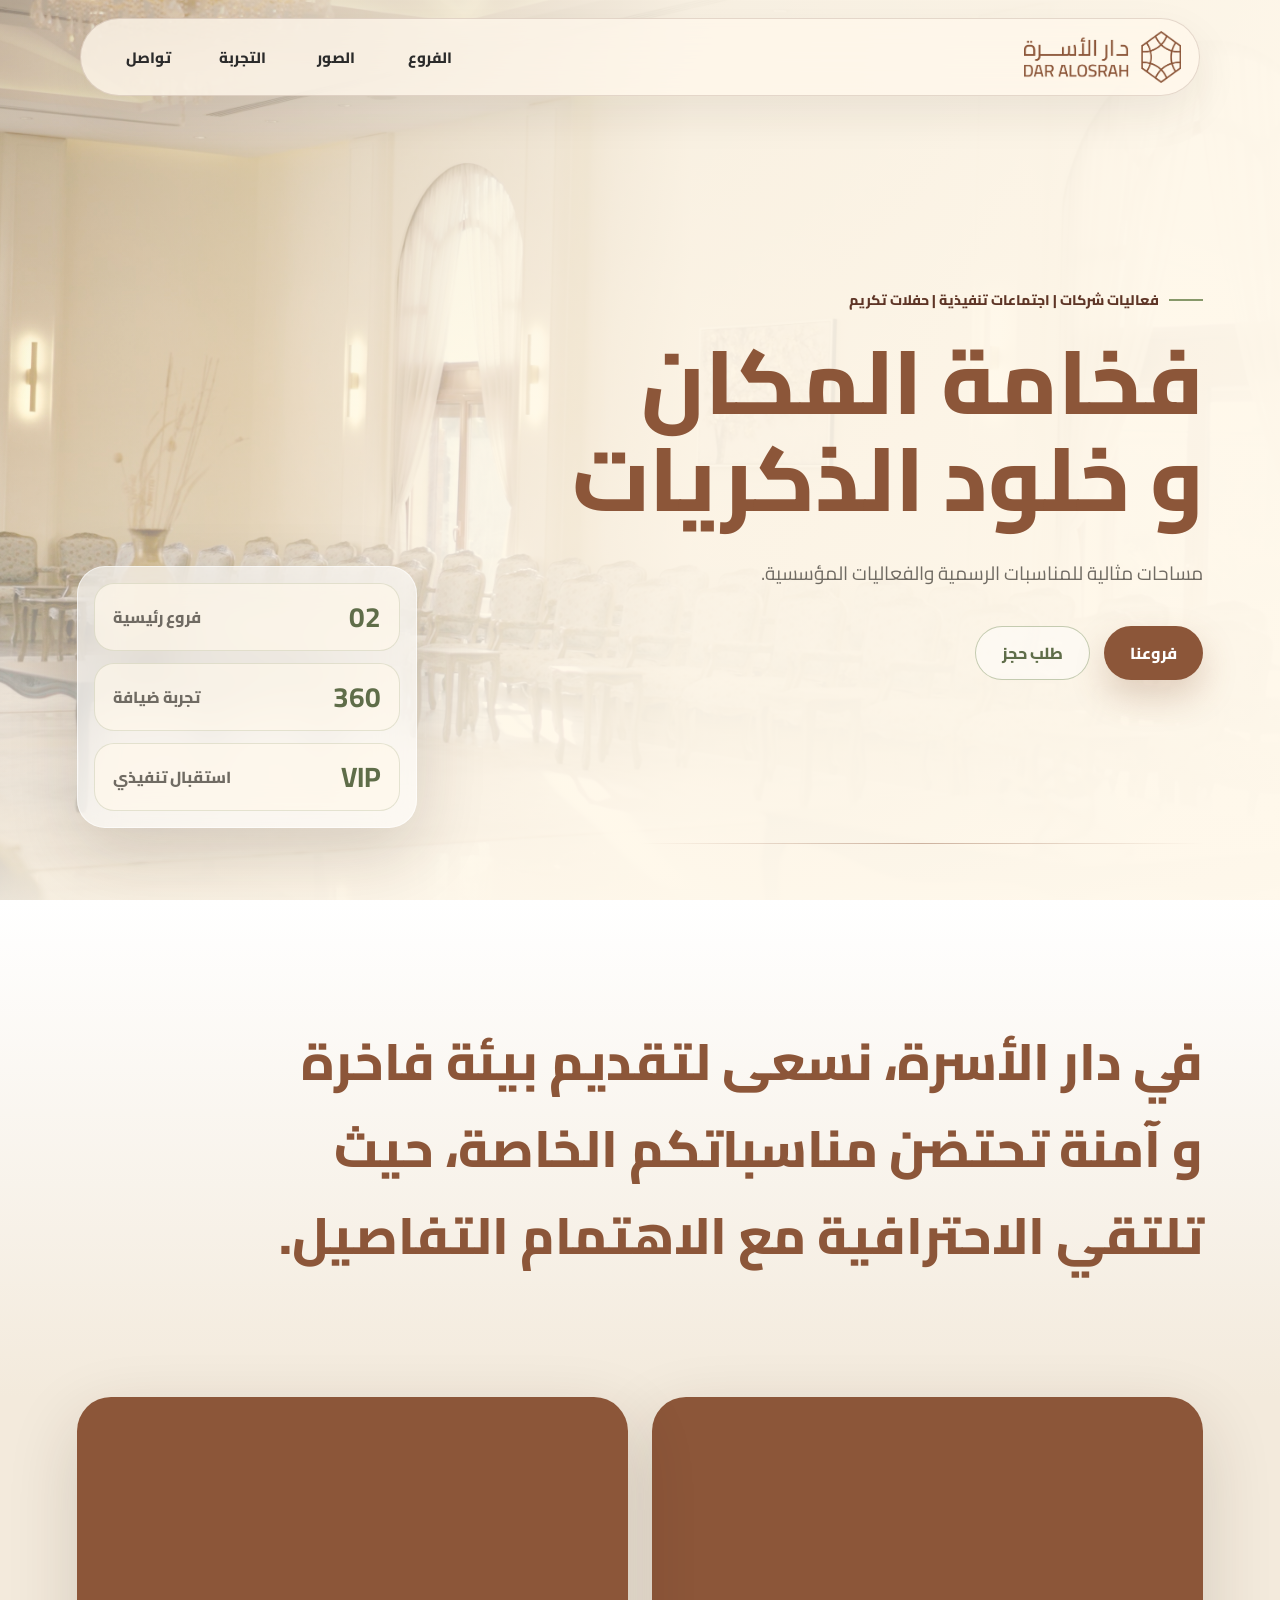
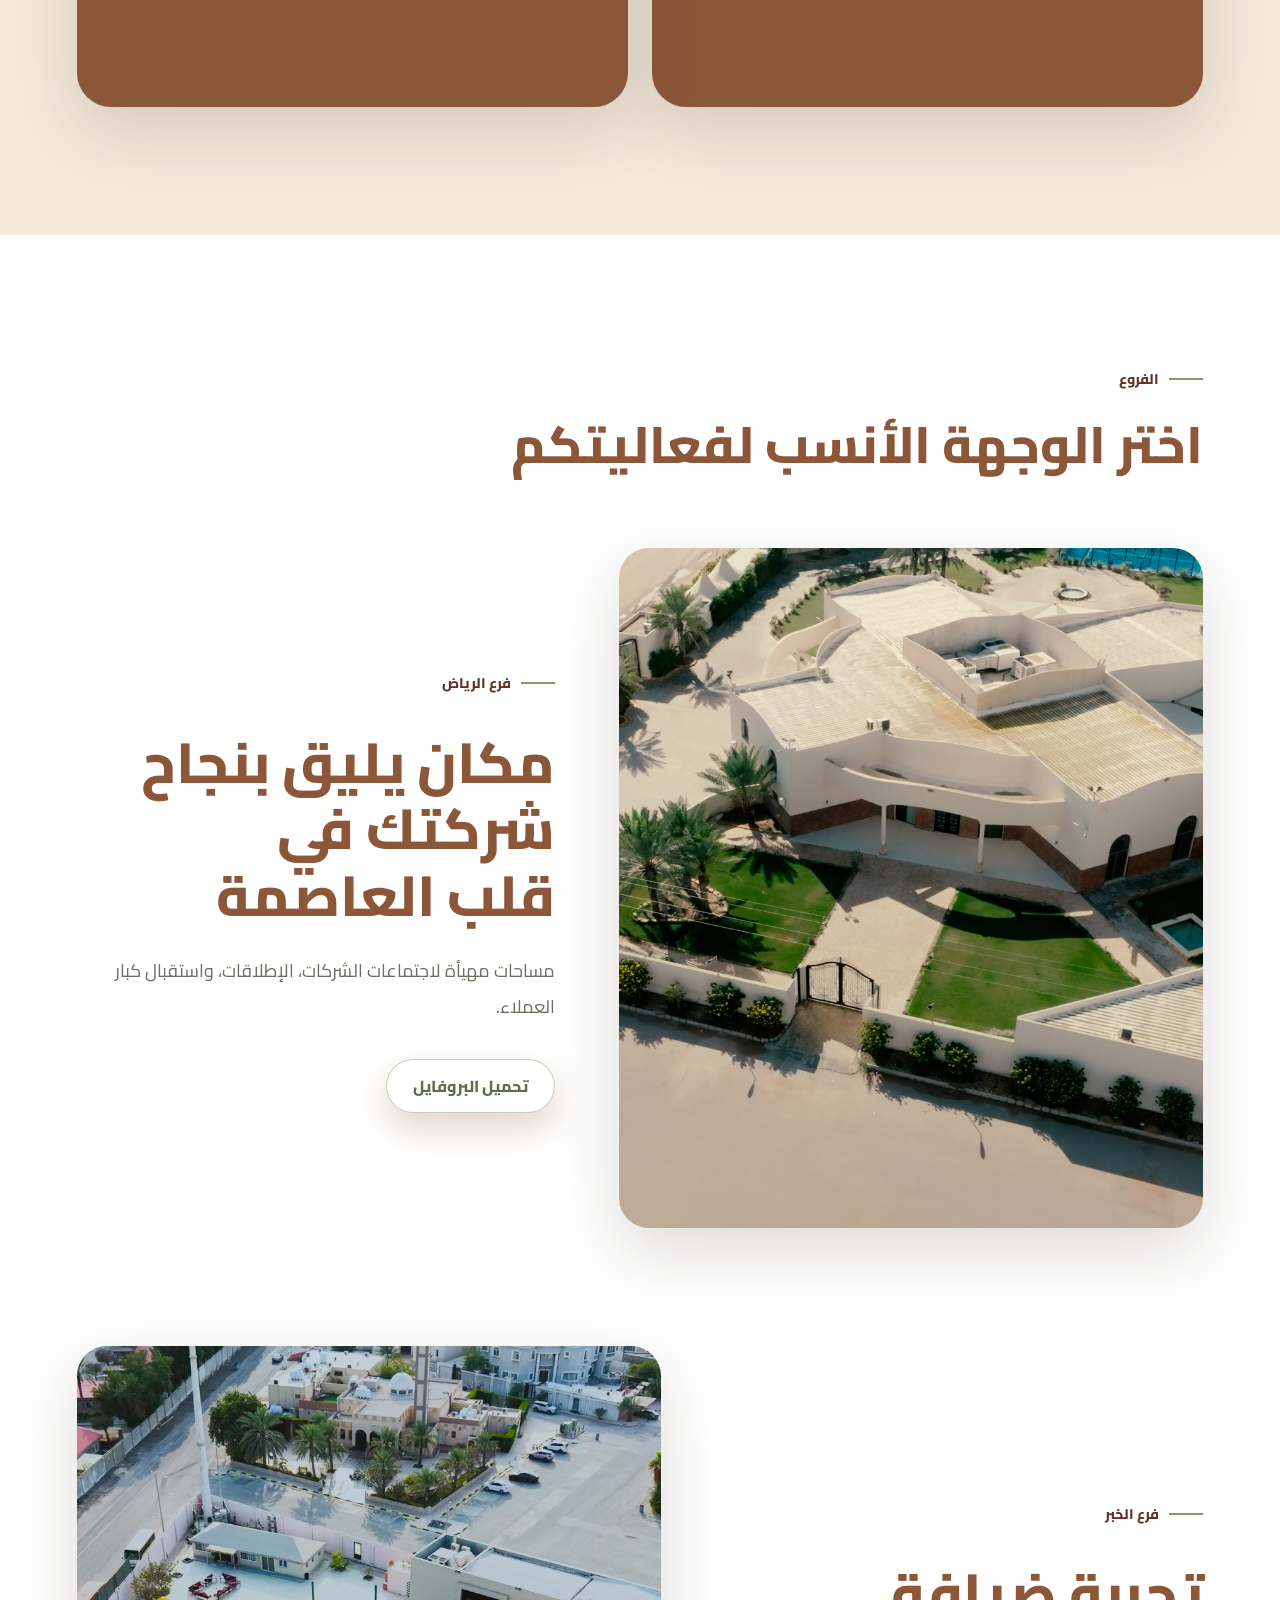
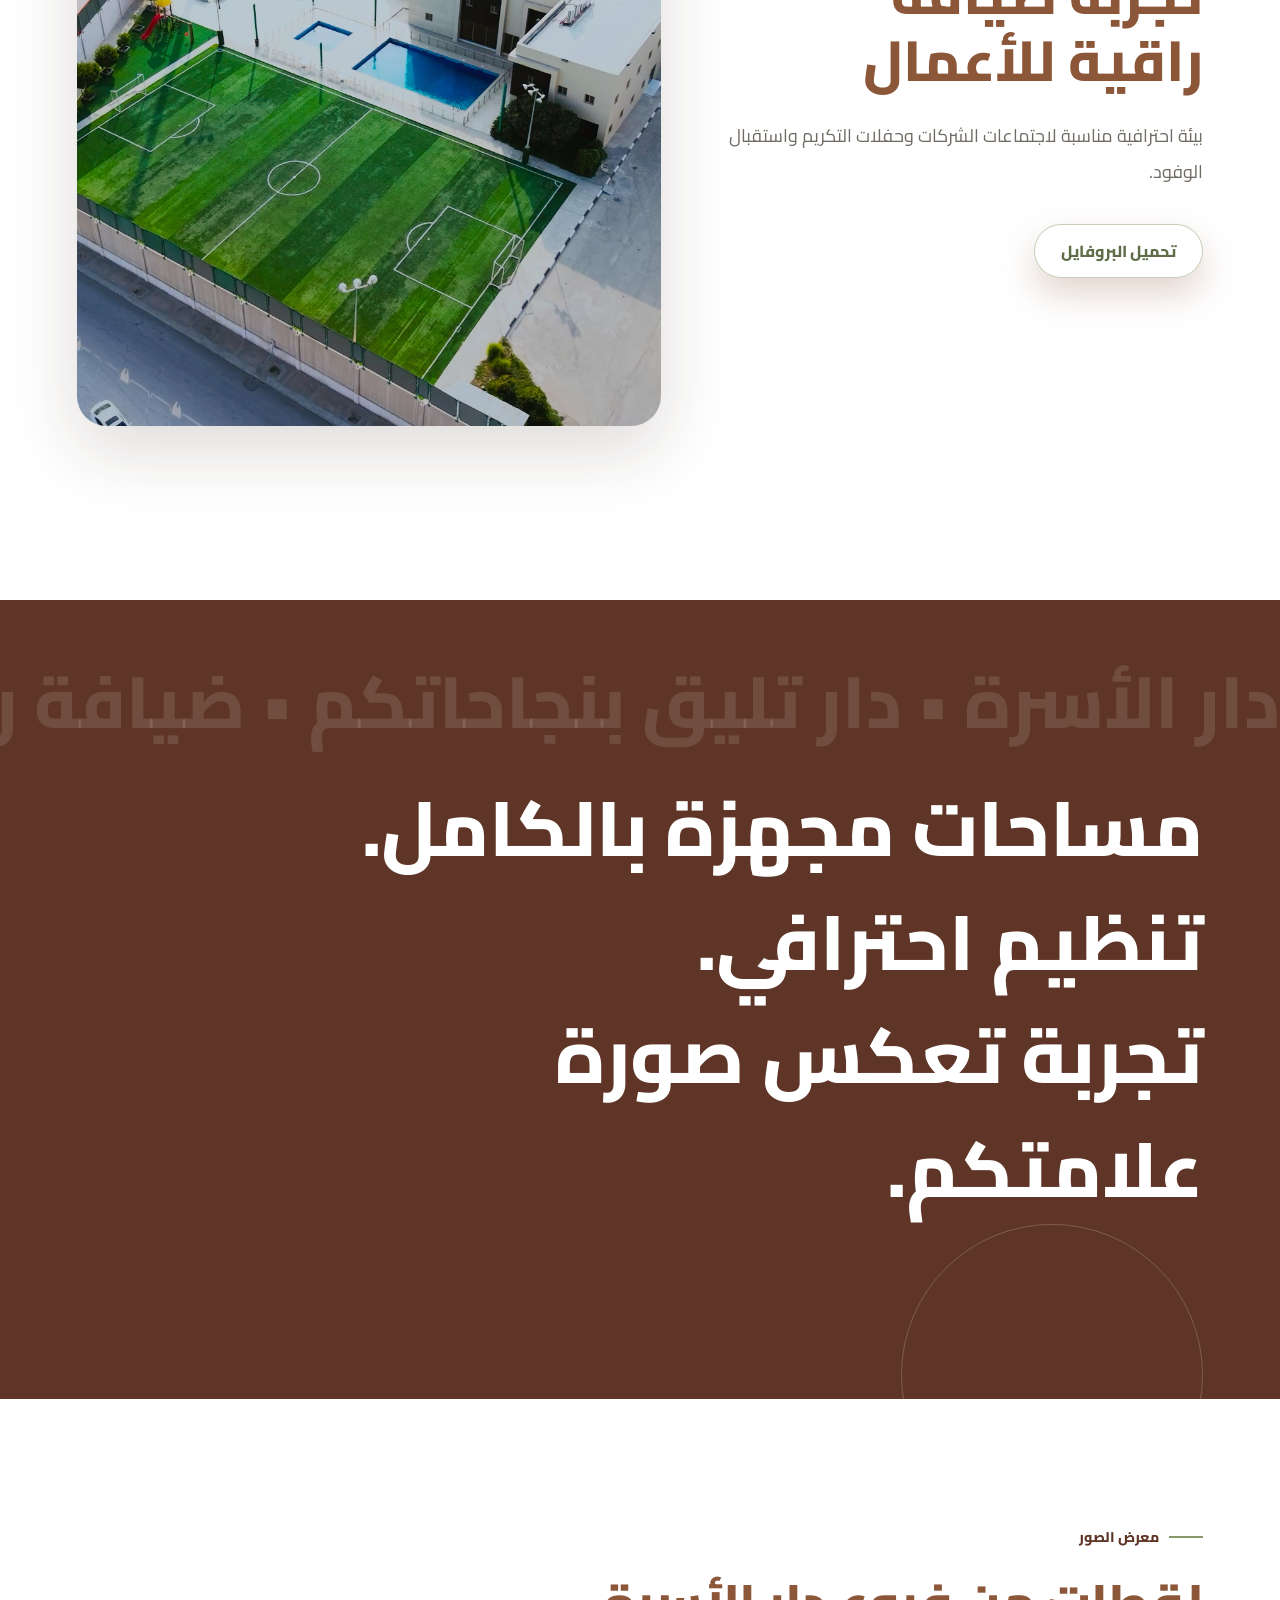
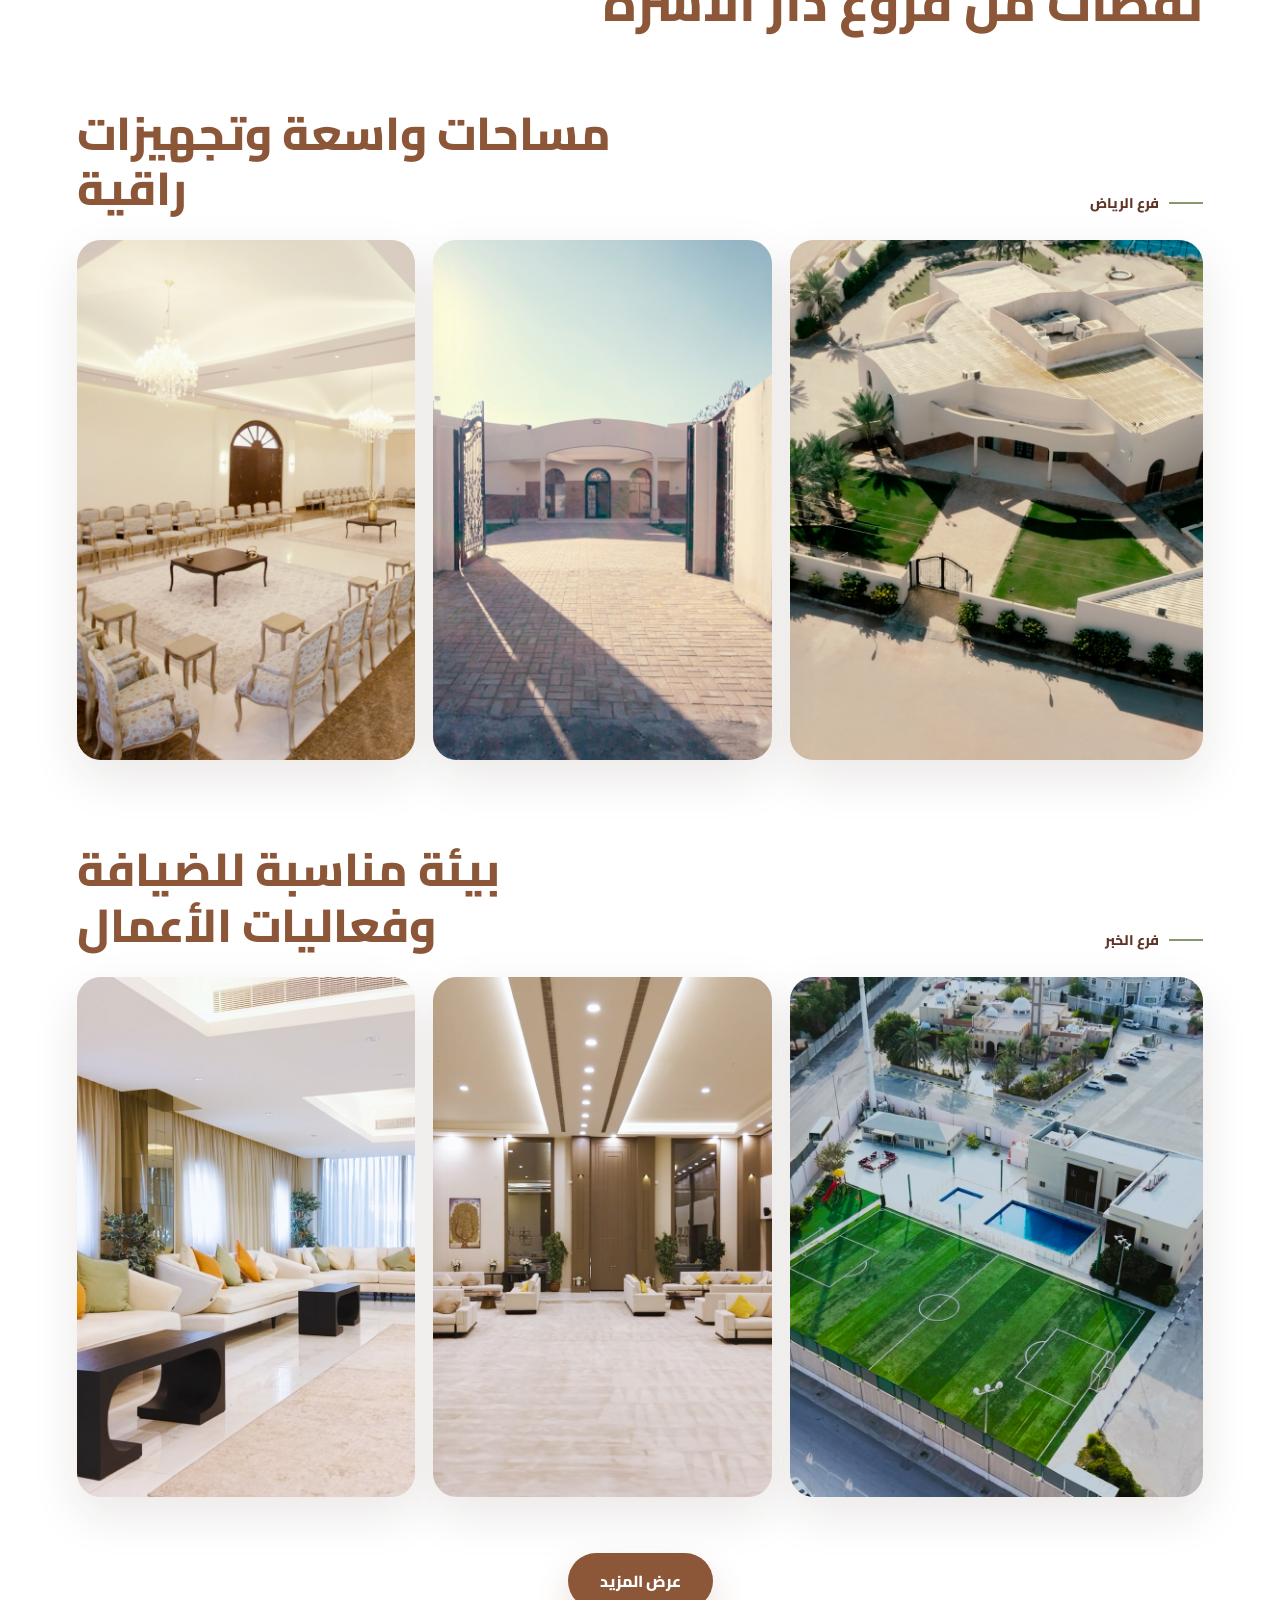
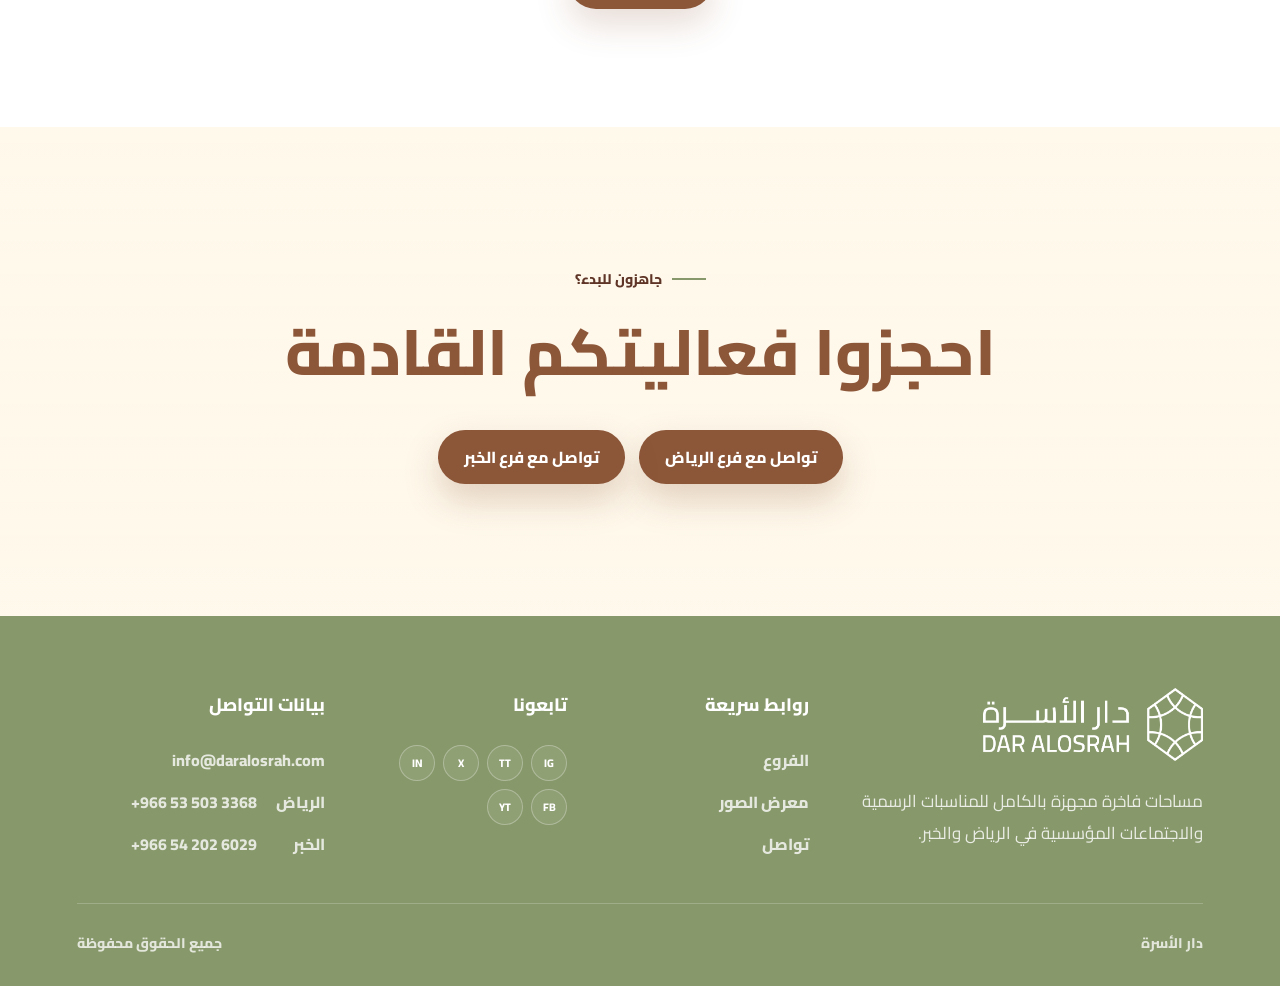
==== commit 5c561053: "Align footer branch phone numbers" ====
--- a/index.html
+++ b/index.html
@@ -4,7 +4,7 @@
 <meta charset="UTF-8">
 <meta name="viewport" content="width=device-width, initial-scale=1.0">
 <title>دار الأسرة | فعاليات الشركات</title>
-<link rel="stylesheet" href="assets/styles.css?v=footer-branches">
+<link rel="stylesheet" href="assets/styles.css?v=footer-branches-v2">
 <link rel="preconnect" href="https://fonts.googleapis.com">
 <link rel="preconnect" href="https://fonts.gstatic.com" crossorigin>
 </head>
--- a/assets/styles.css
+++ b/assets/styles.css
@@ -1027,10 +1027,21 @@
 }
 
 .footer-contact a[href^="tel:"]{
-  display:flex;
+  display:grid;
+  grid-template-columns:58px max-content;
   align-items:center;
-  gap:8px;
+  column-gap:10px;
   direction:rtl;
+}
+
+.footer-contact a[href^="tel:"] span{
+  text-align:right;
+}
+
+.footer-contact a[href^="tel:"] bdi{
+  direction:ltr;
+  text-align:left;
+  font-variant-numeric:tabular-nums;
 }
 
 .footer-links a:hover,
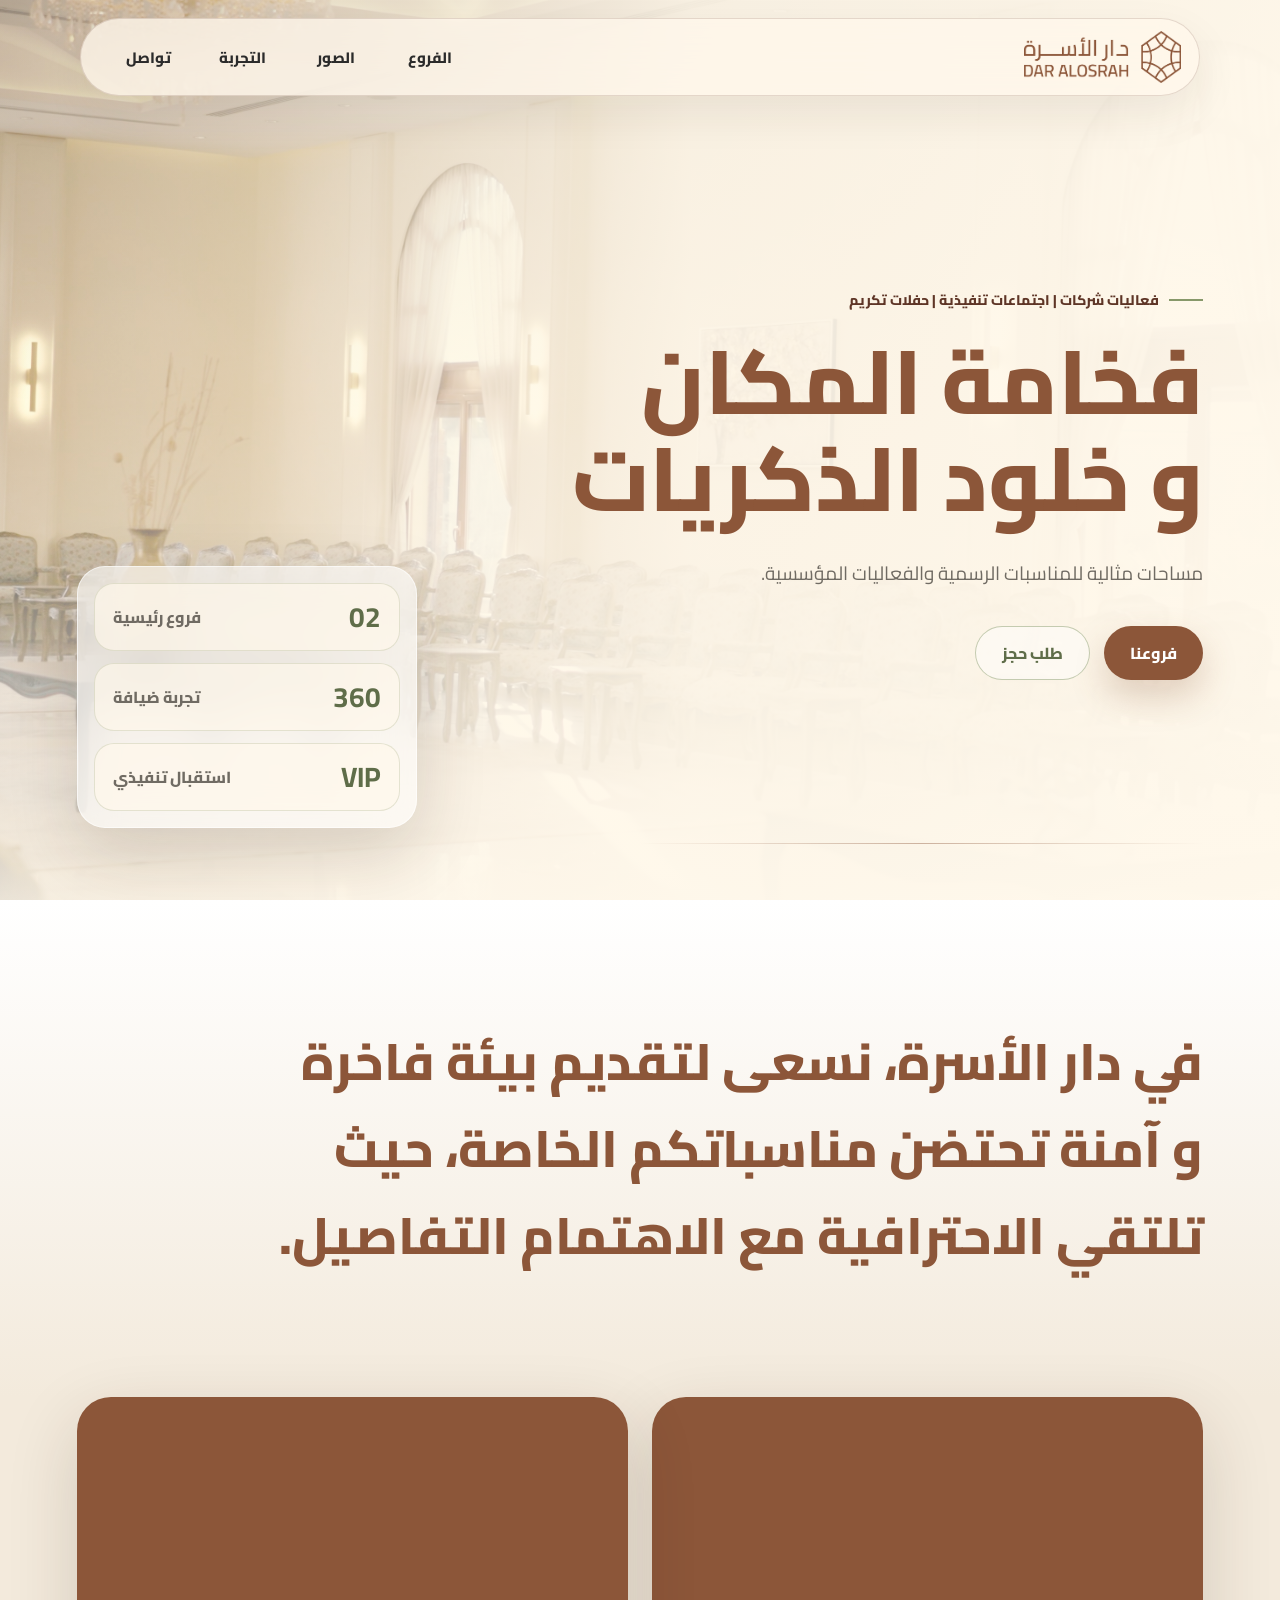
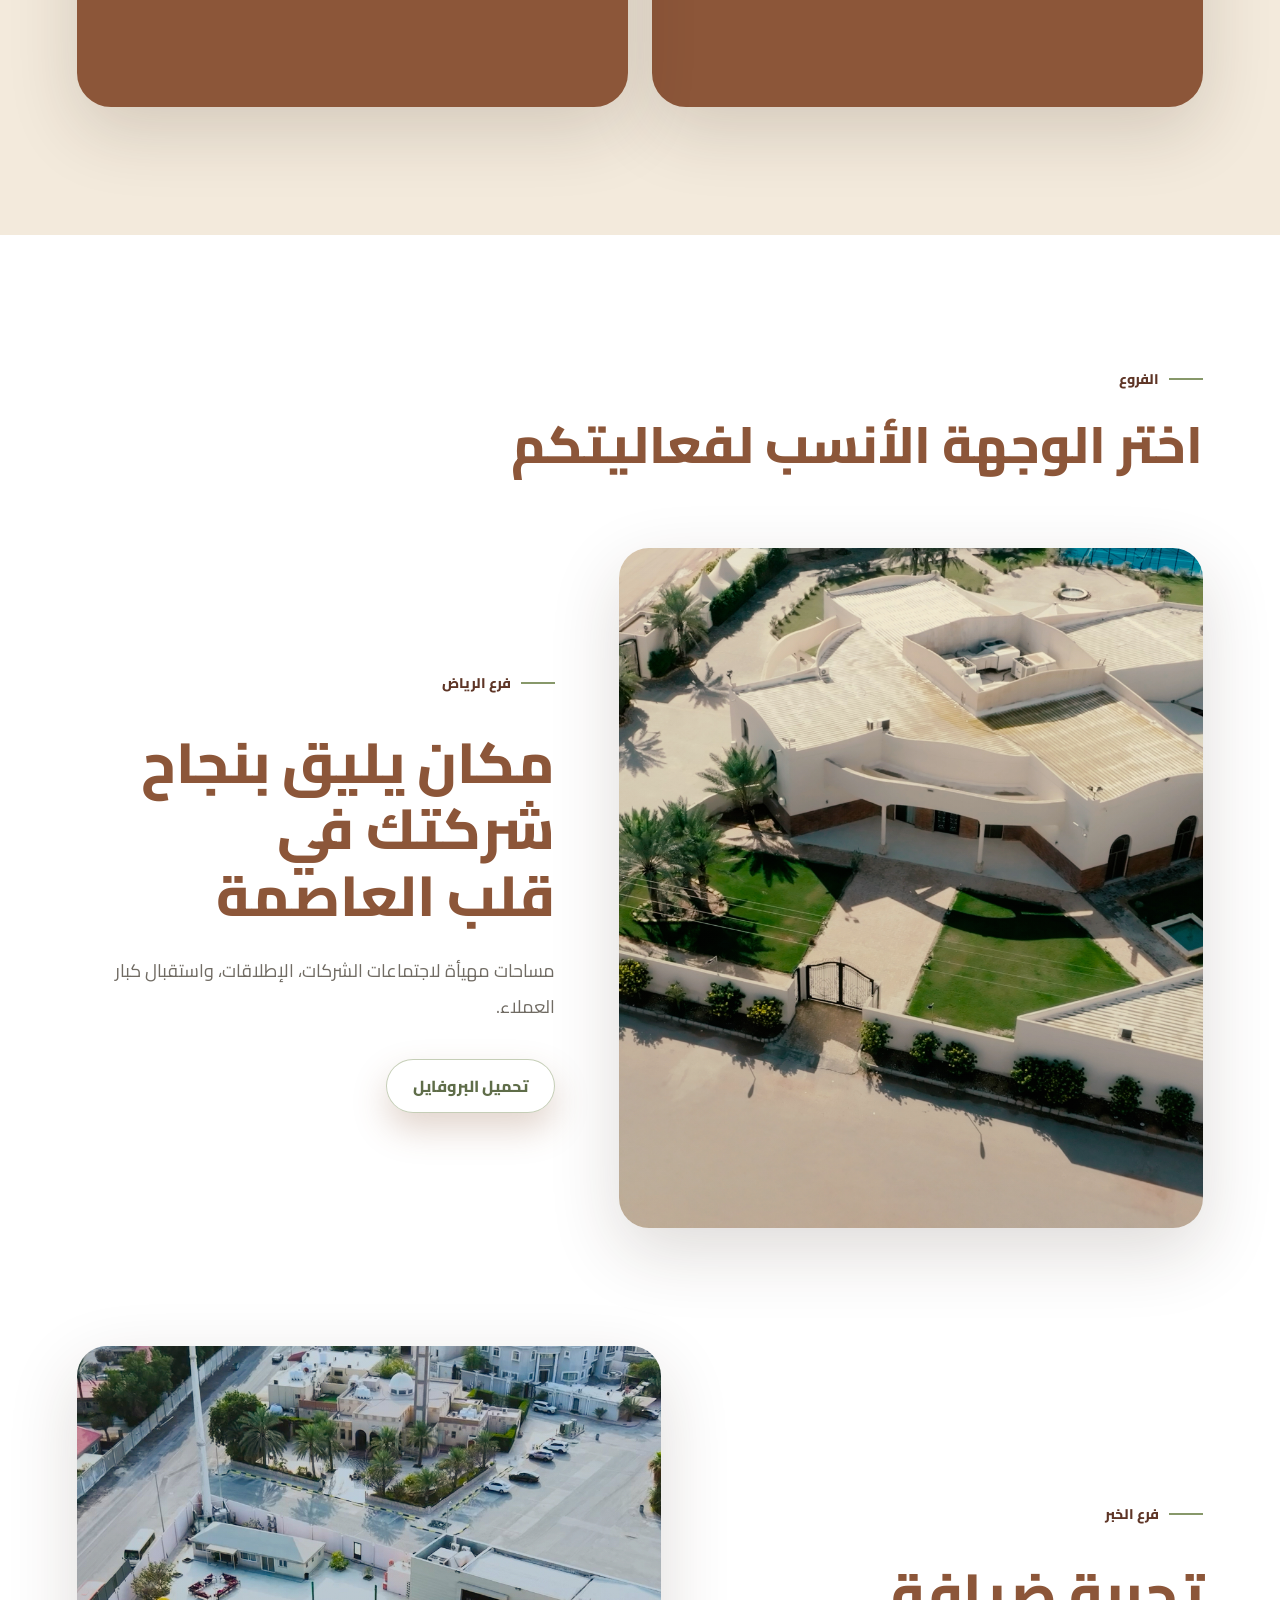
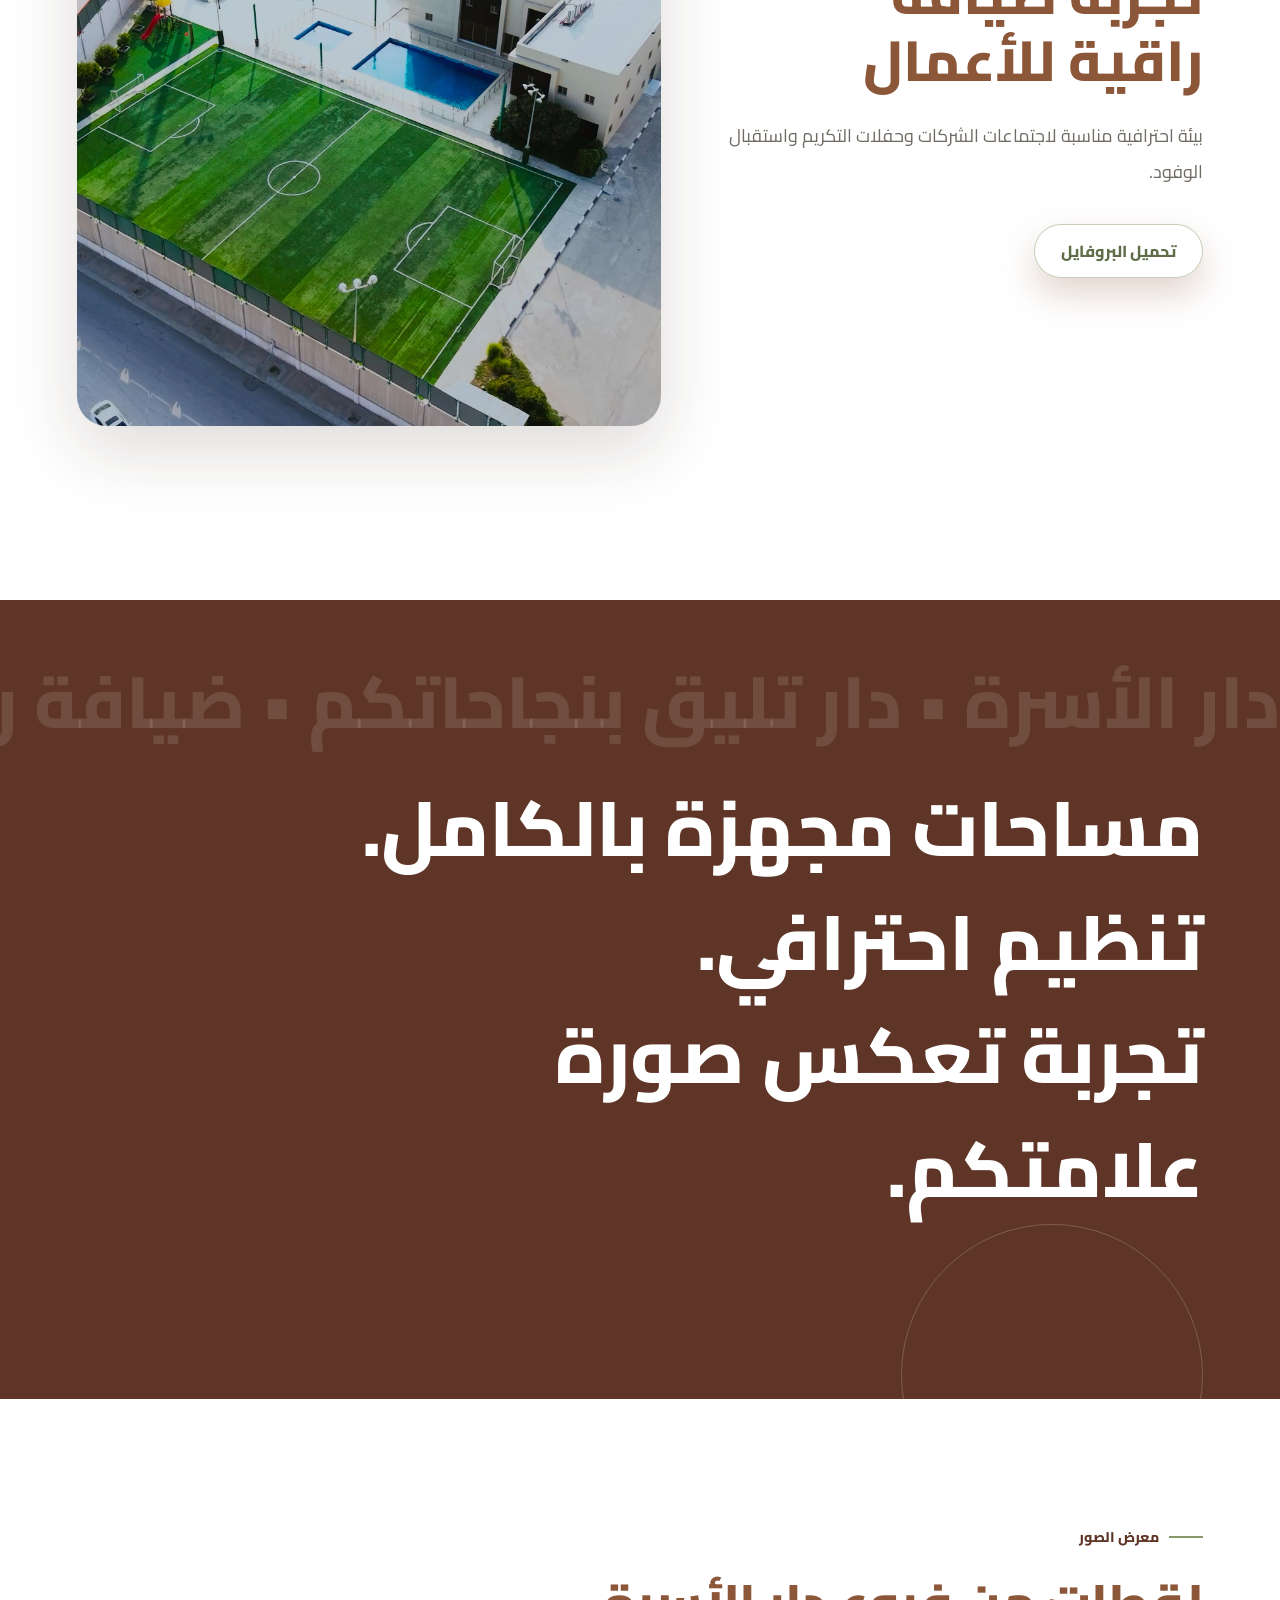
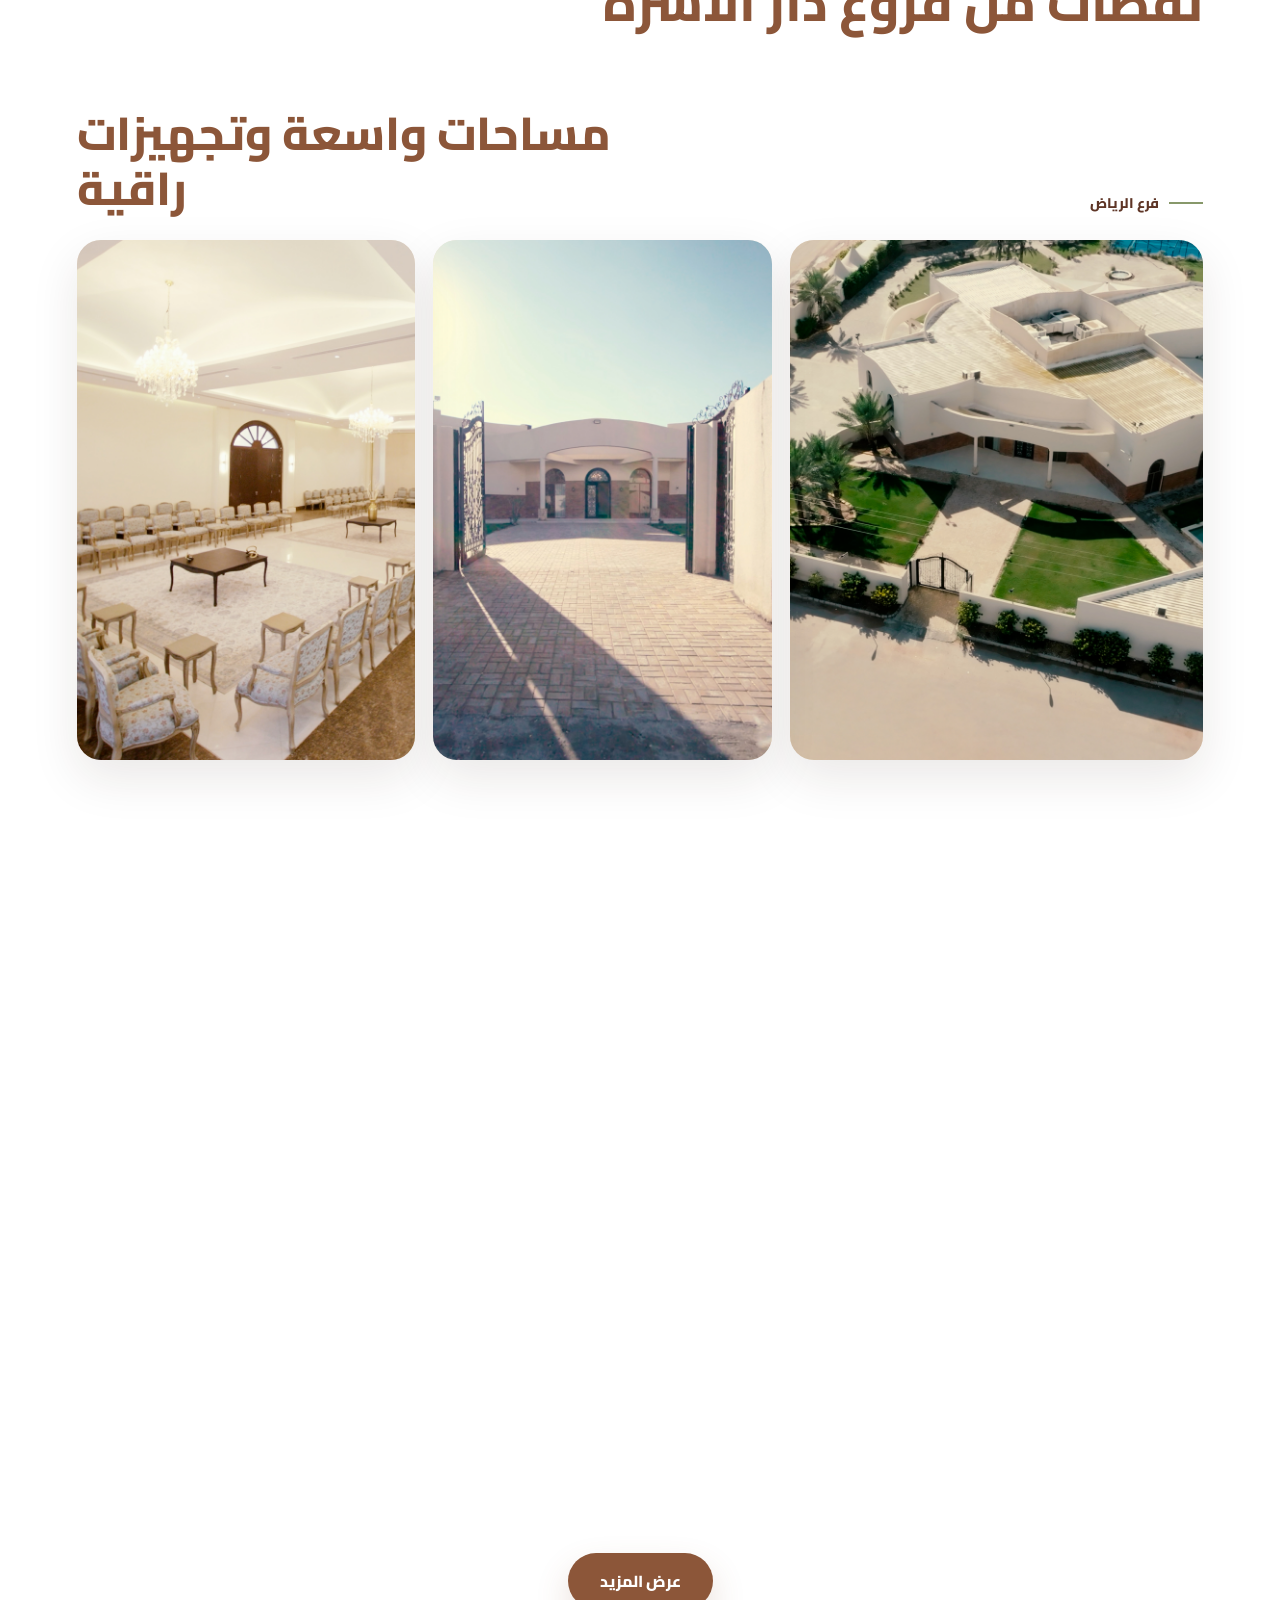
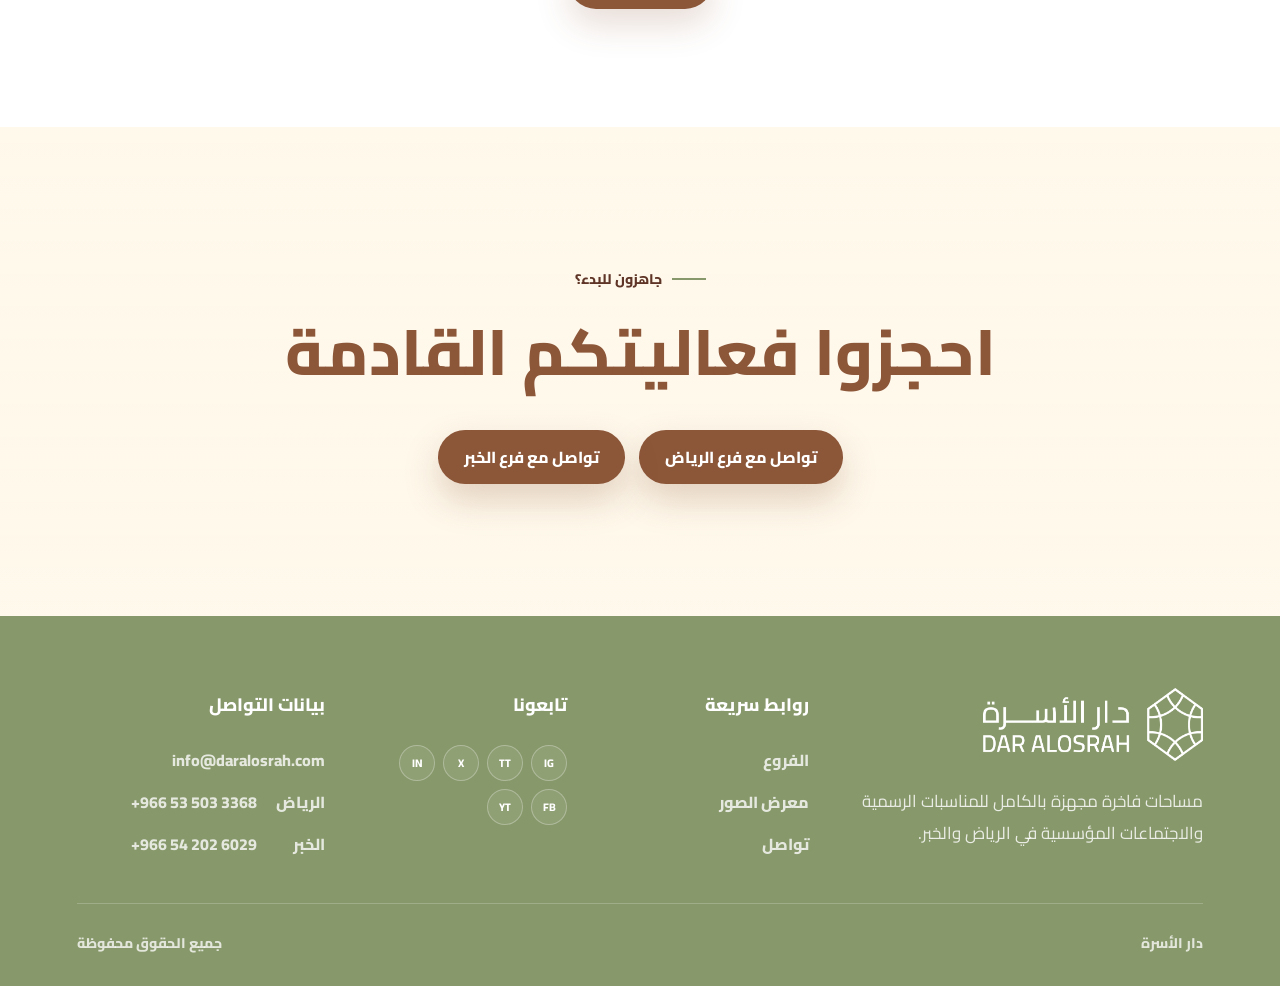
==== commit 232cb86d: "Link branch contact buttons to WhatsApp" ====
--- a/index.html
+++ b/index.html
@@ -215,8 +215,8 @@
       <h2>احجزوا فعاليتكم القادمة</h2>
 
       <div class="cta-buttons">
-        <a href="tel:+966535033368">تواصل مع فرع الرياض</a>
-        <a href="tel:+966542026029">تواصل مع فرع الخبر</a>
+        <a href="https://wa.me/966535033368" target="_blank" rel="noopener noreferrer">تواصل مع فرع الرياض</a>
+        <a href="https://wa.me/966542026029" target="_blank" rel="noopener noreferrer">تواصل مع فرع الخبر</a>
       </div>
     </div>
   </section>
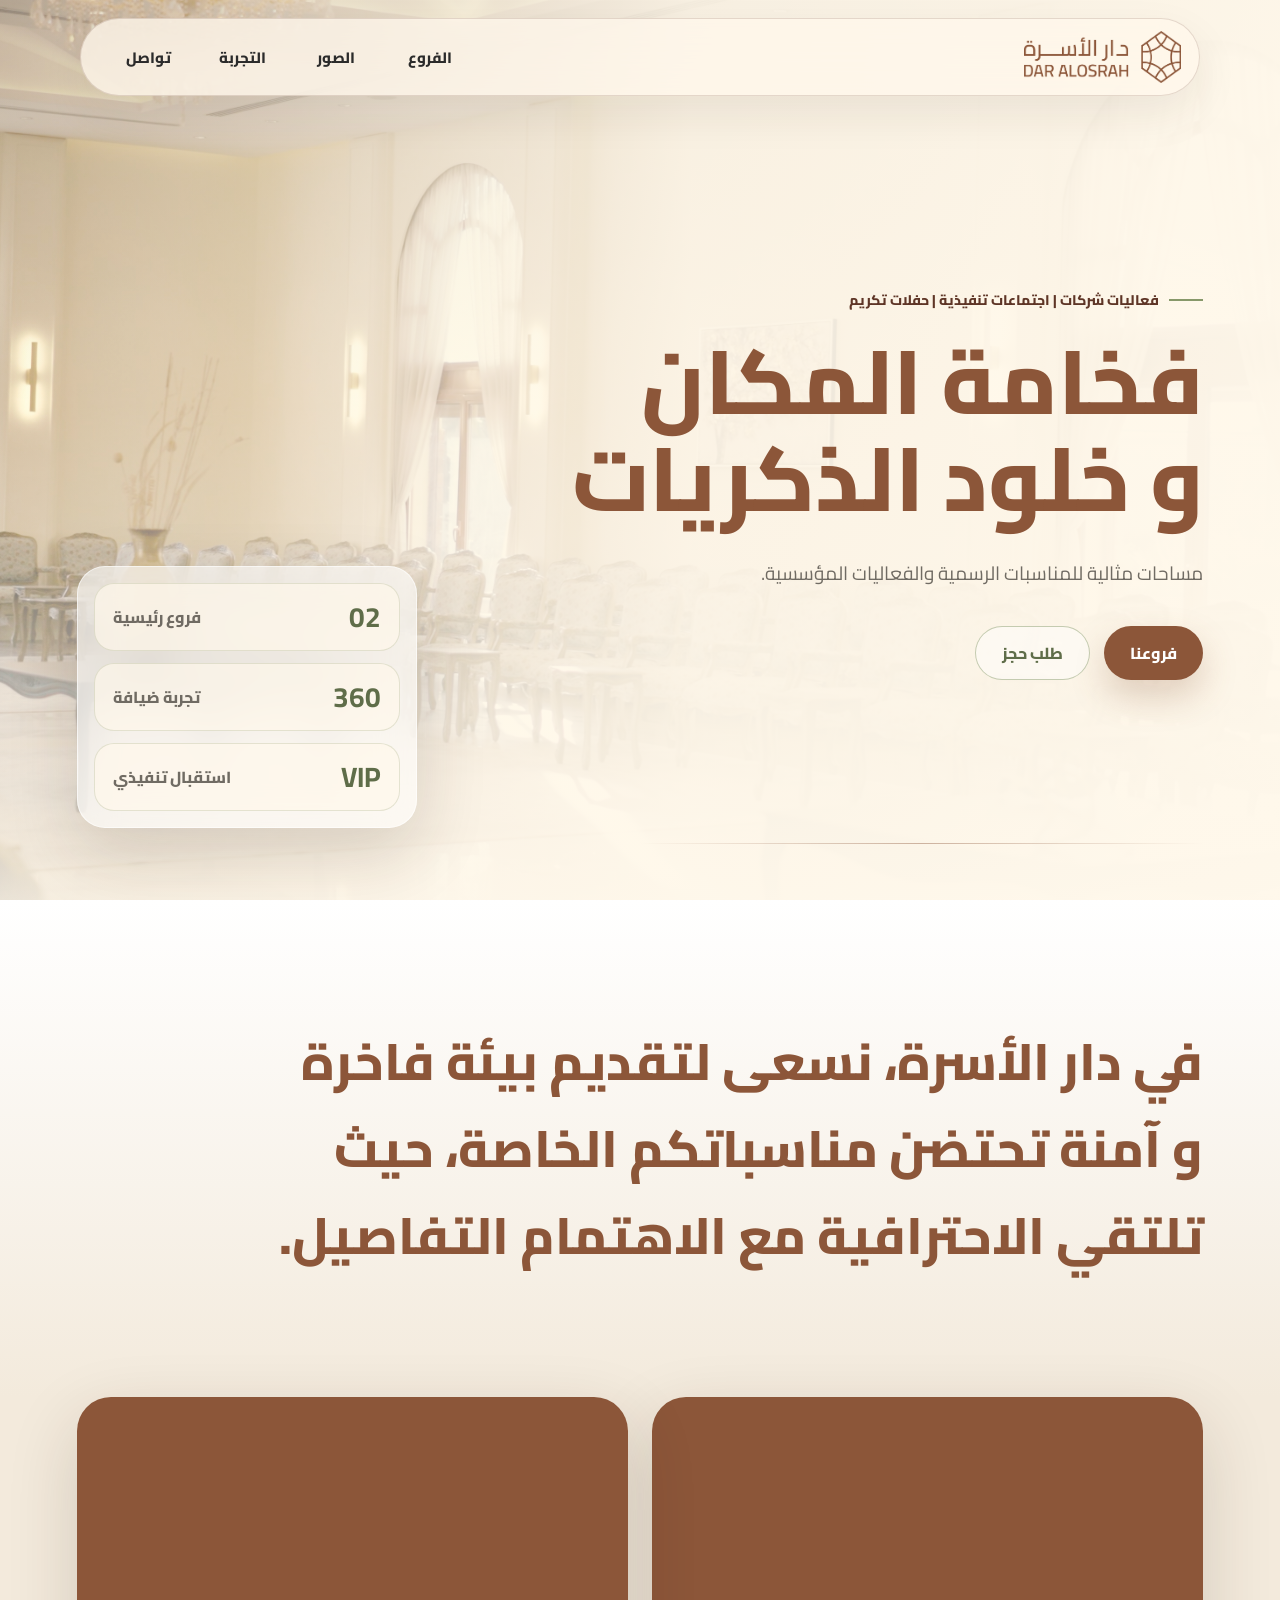
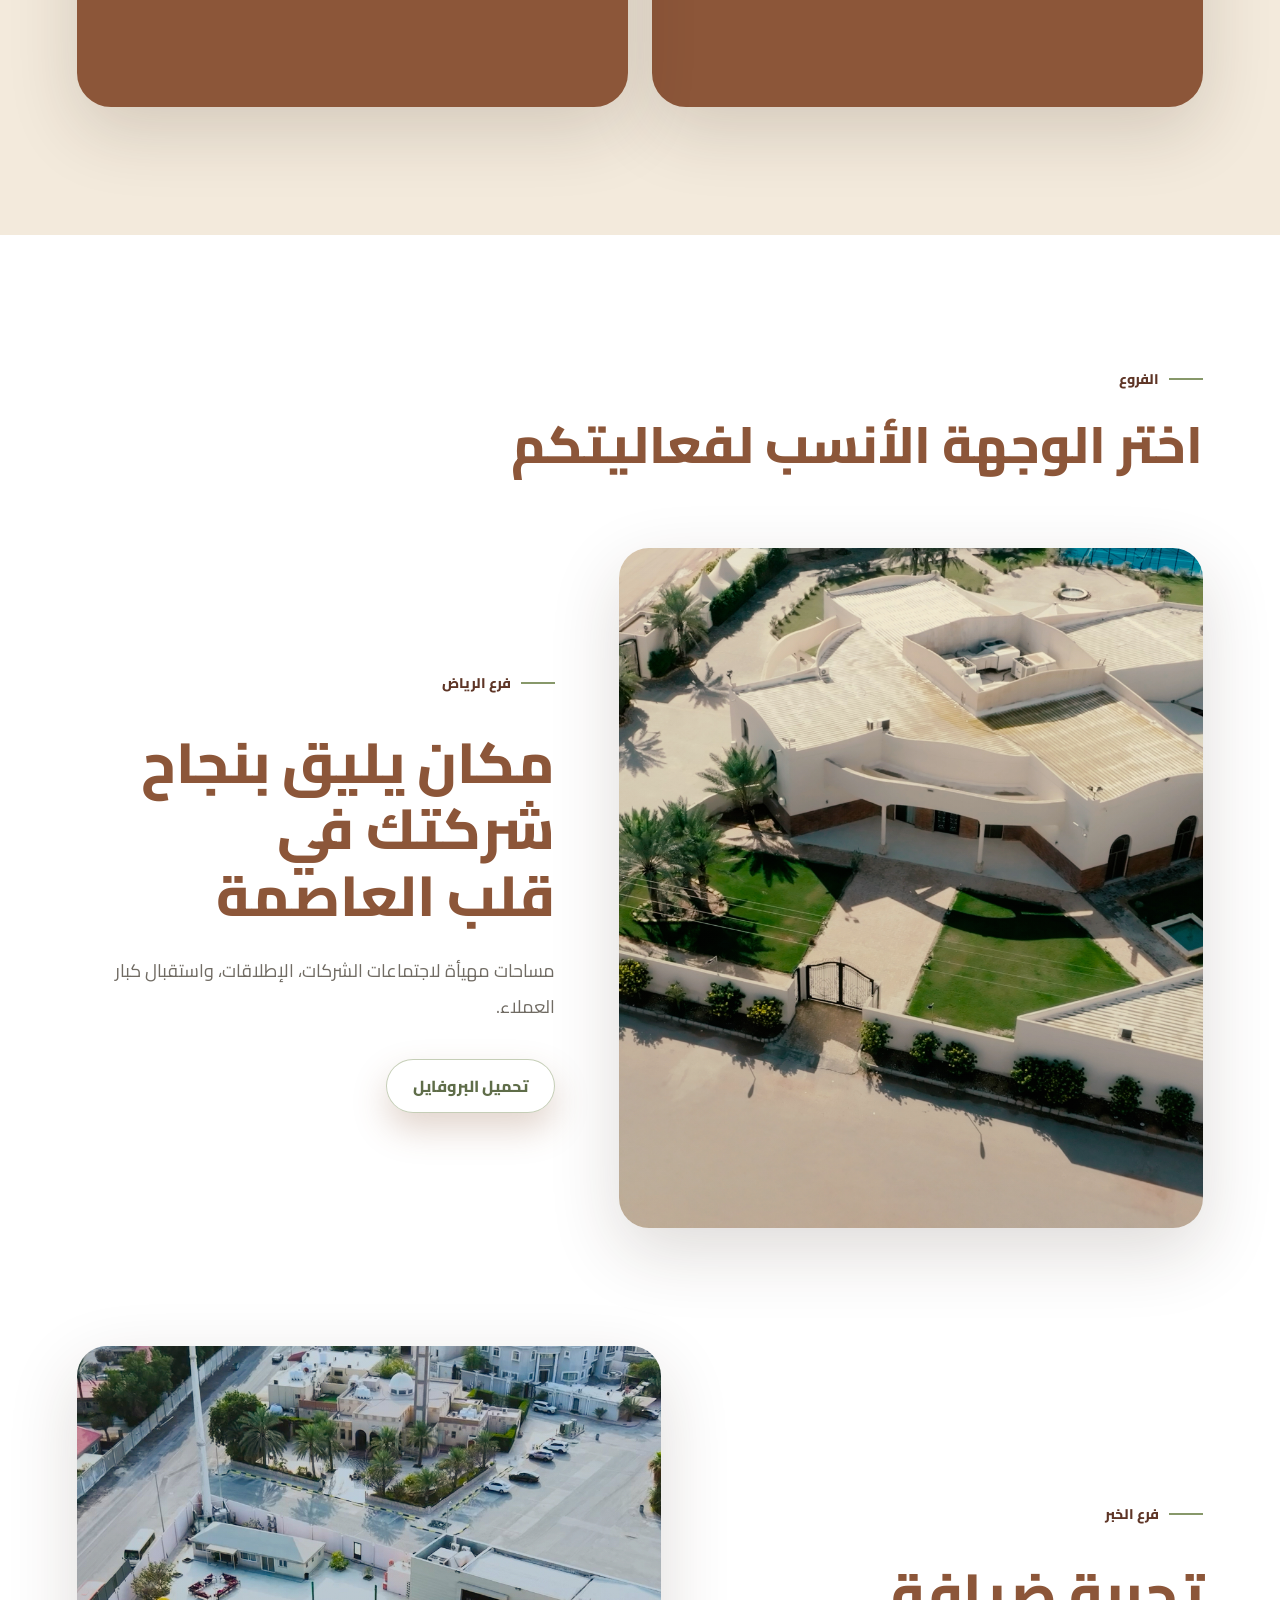
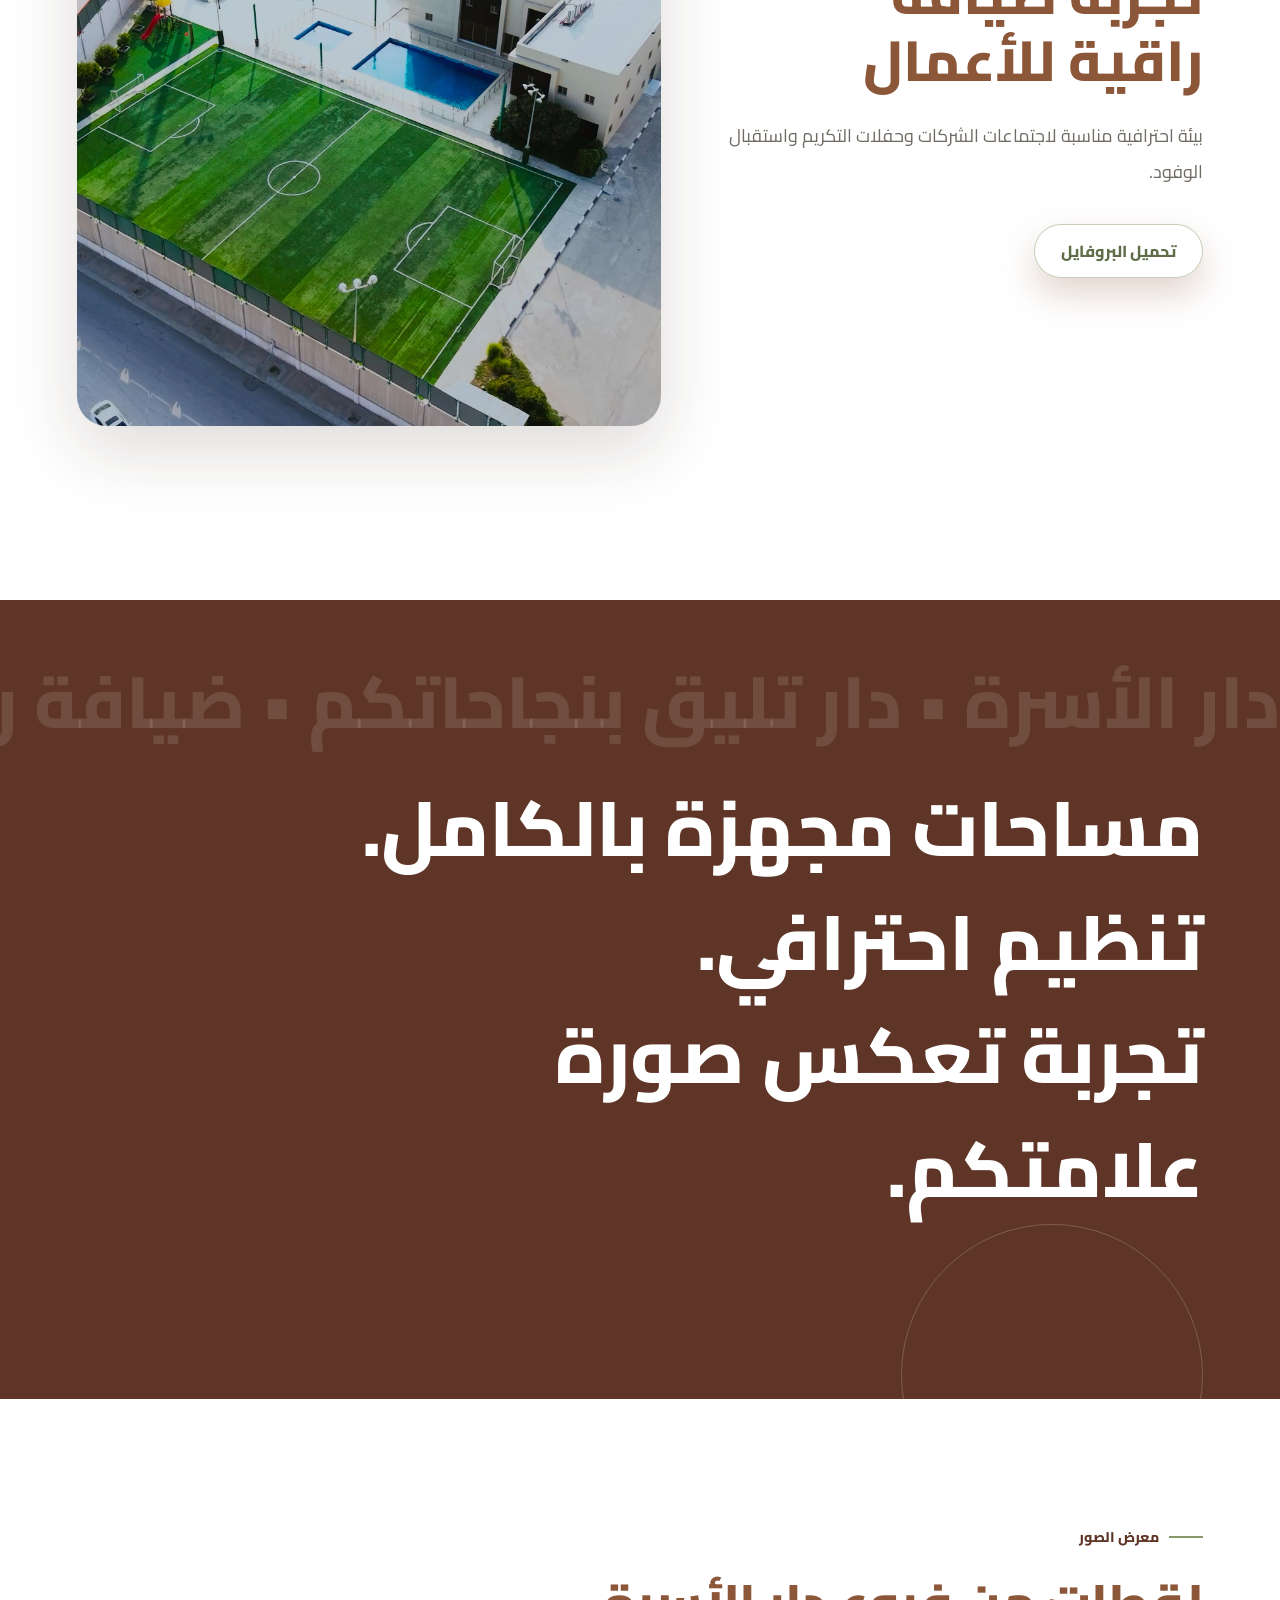
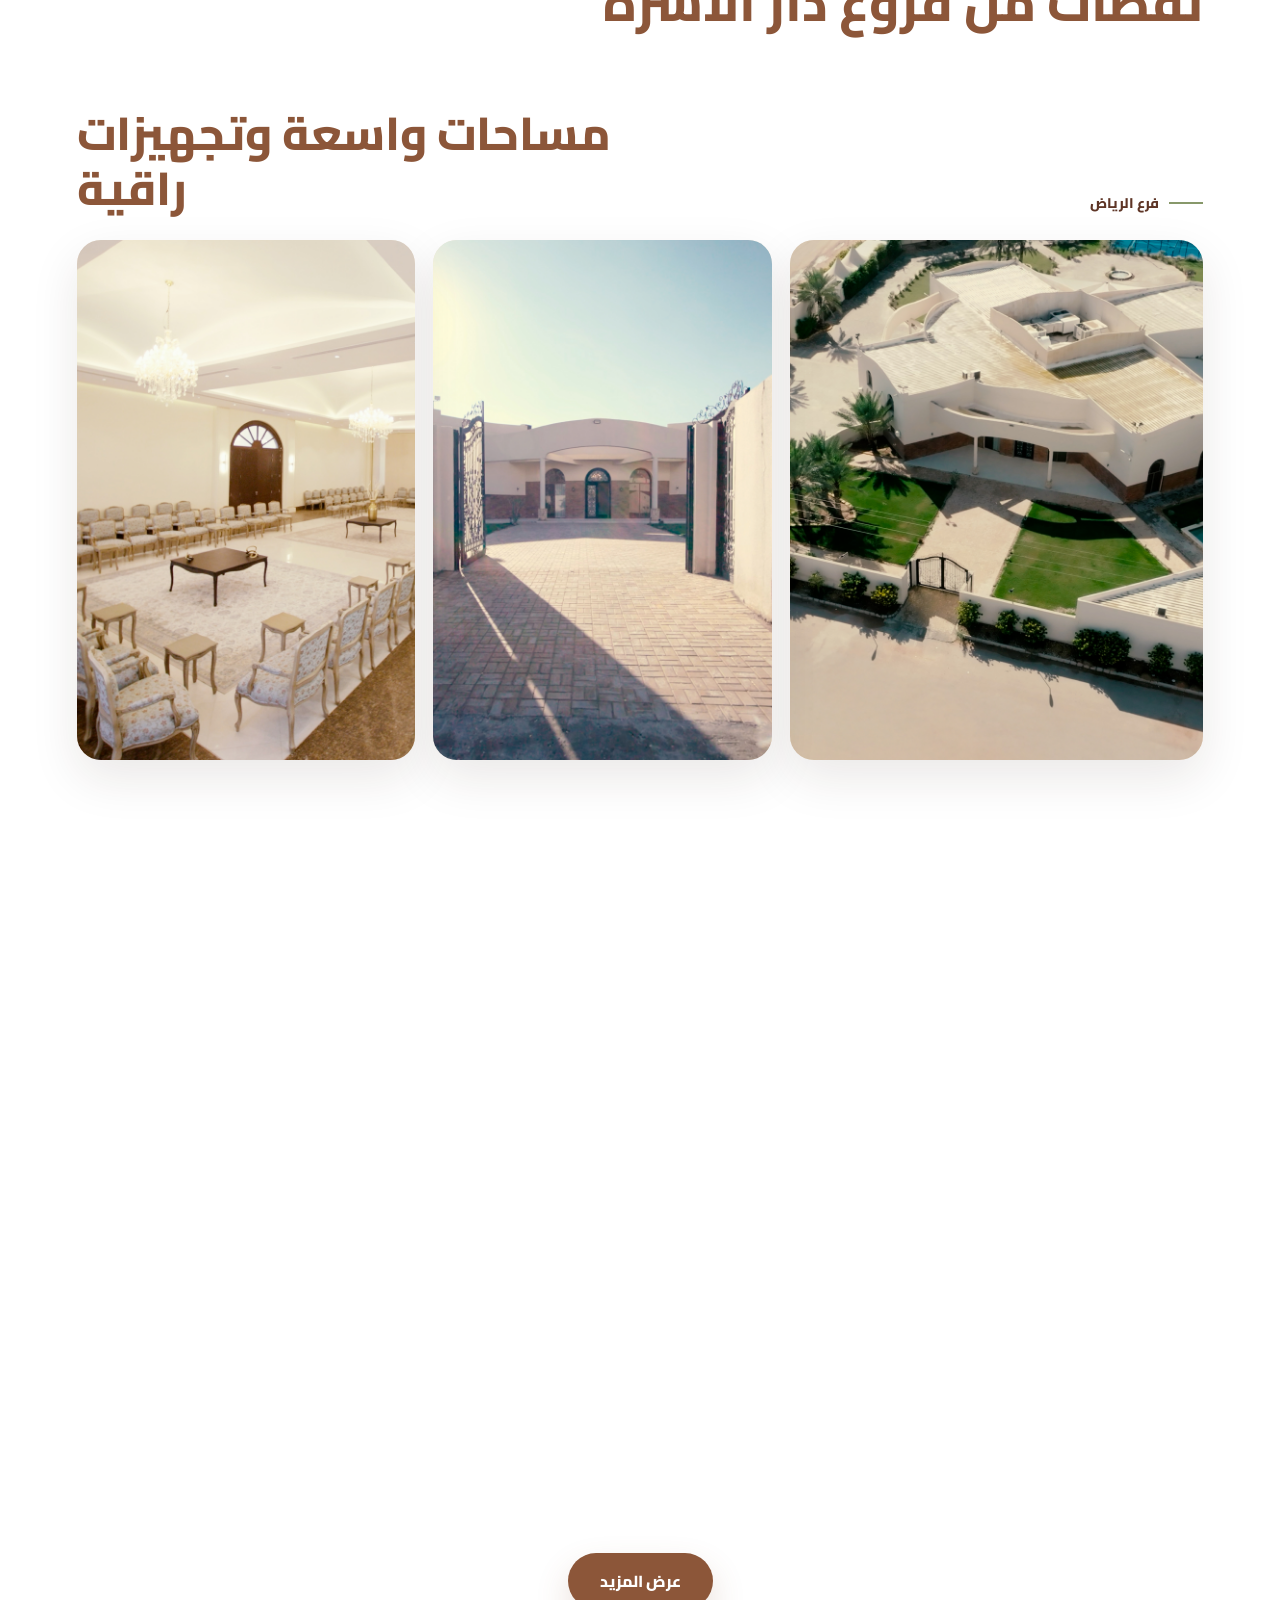
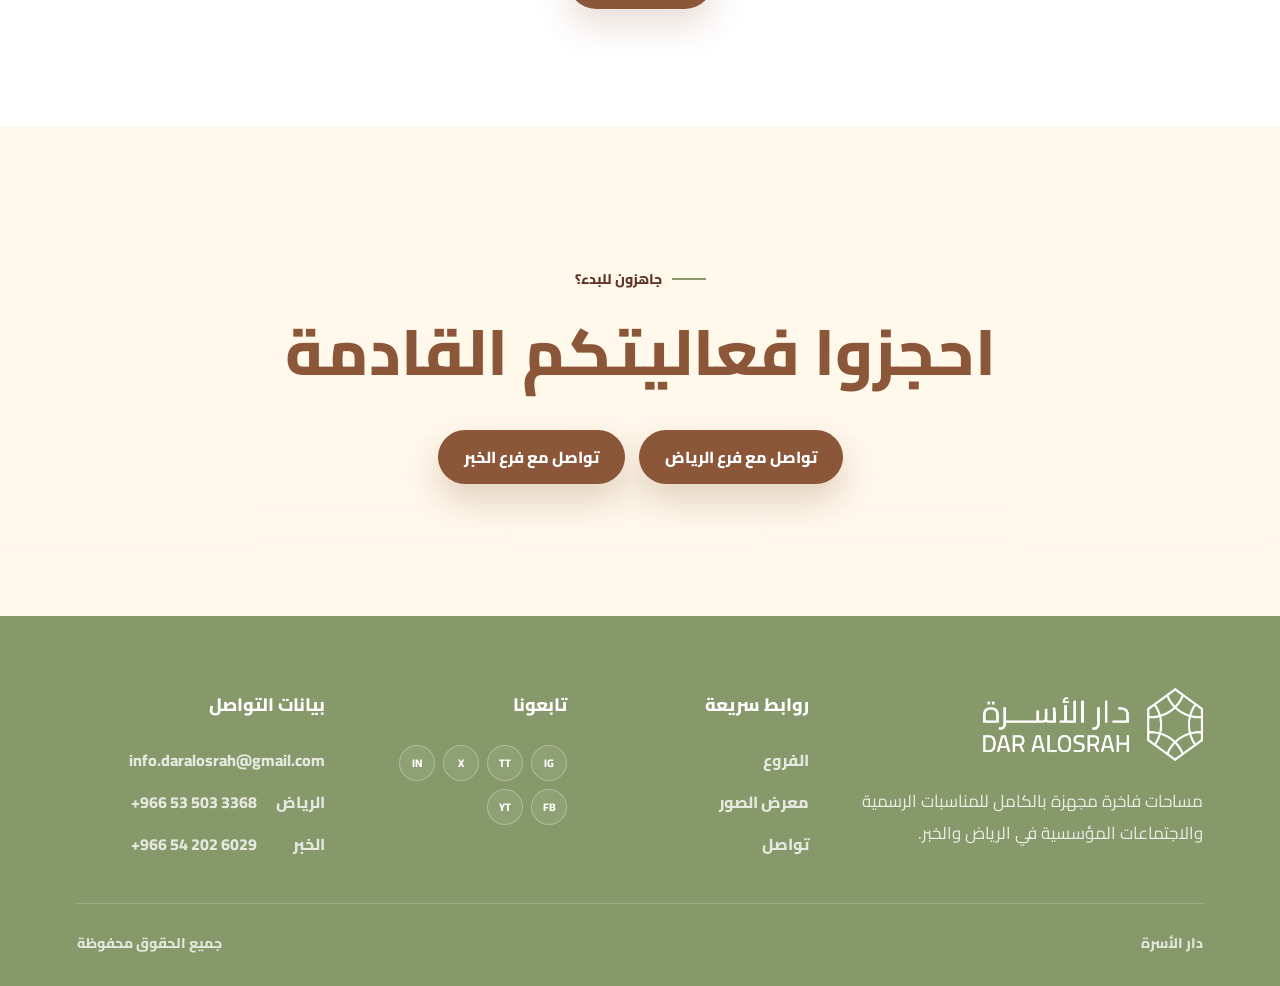
==== commit 725f521f: "Update footer email address" ====
--- a/index.html
+++ b/index.html
@@ -250,7 +250,7 @@
 
   <div class="footer-contact">
     <h3>بيانات التواصل</h3>
-    <a href="mailto:info@daralosrah.com">info@daralosrah.com</a>
+    <a href="mailto:info.daralosrah@gmail.com">info.daralosrah@gmail.com</a>
     <a href="tel:+966535033368"><span>الرياض</span><bdi dir="ltr">+966 53 503 3368</bdi></a>
     <a href="tel:+966542026029"><span>الخبر</span><bdi dir="ltr">+966 54 202 6029</bdi></a>
   </div>
